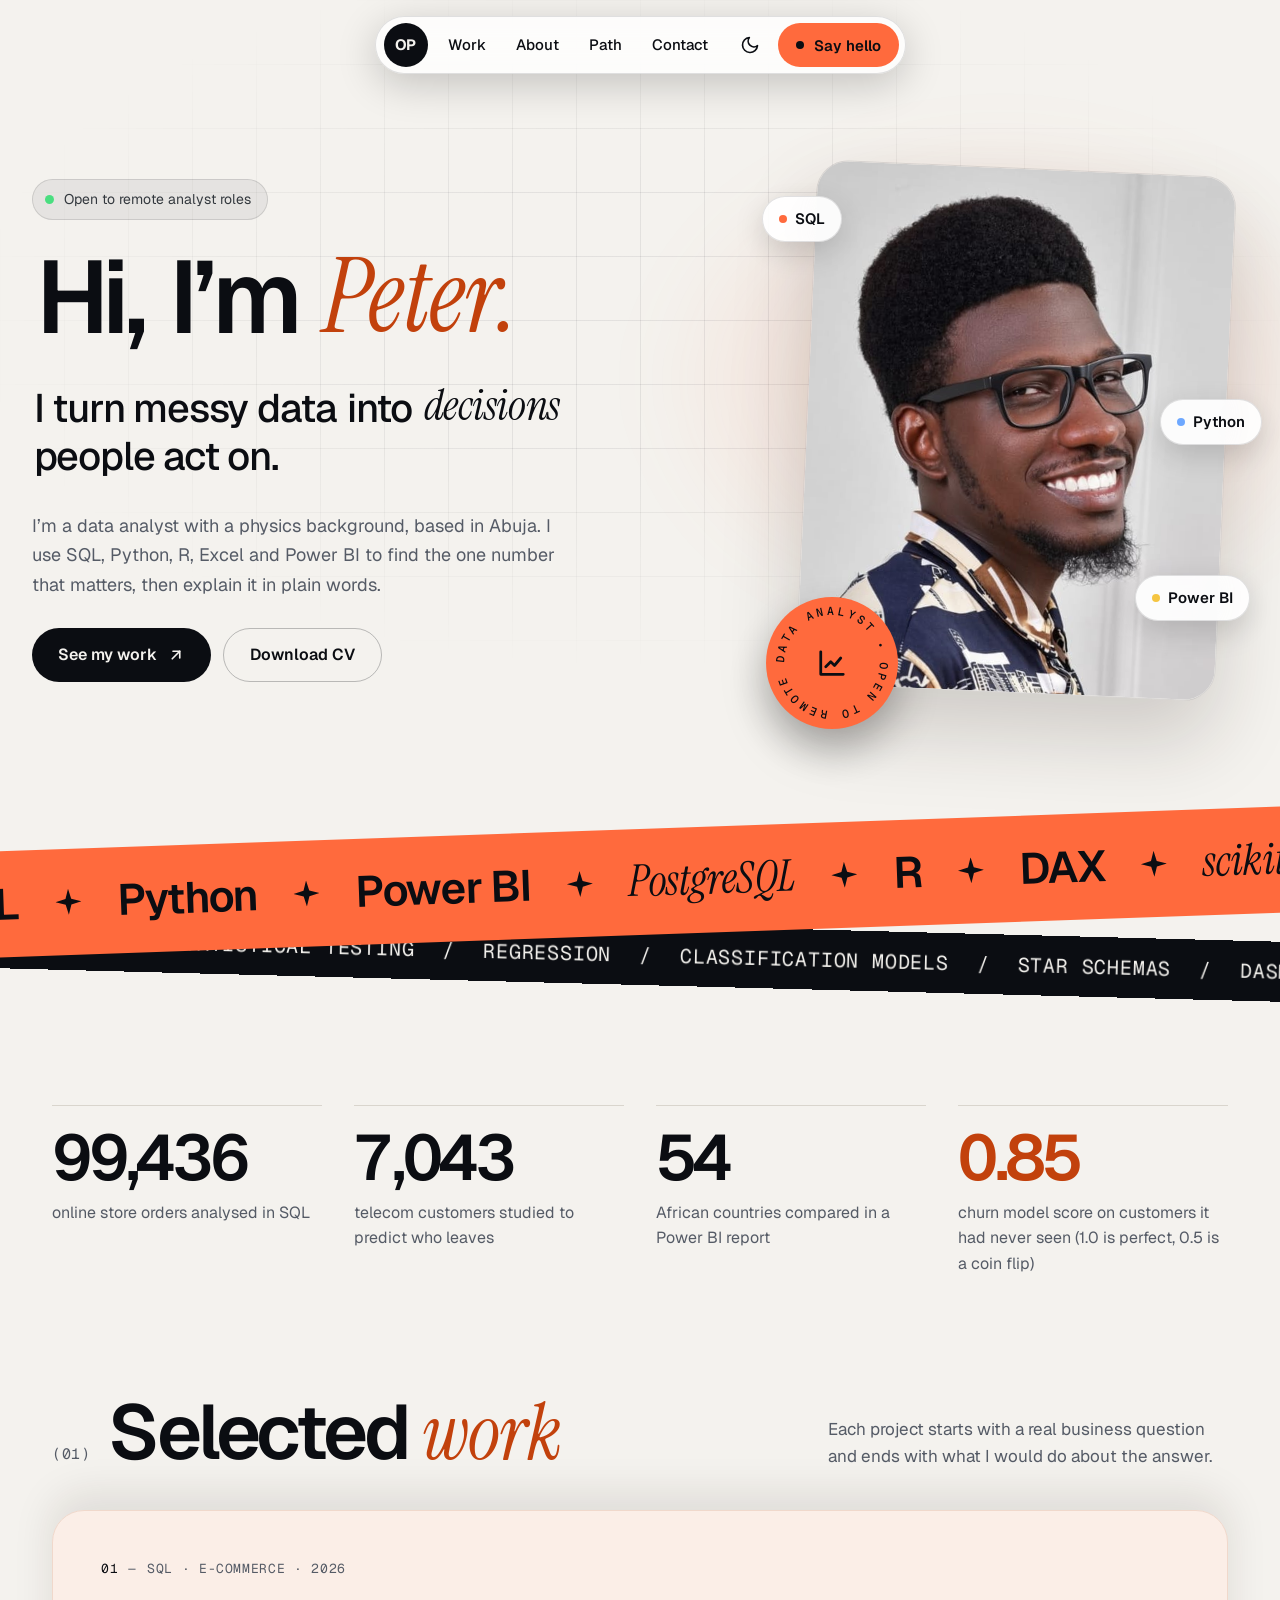
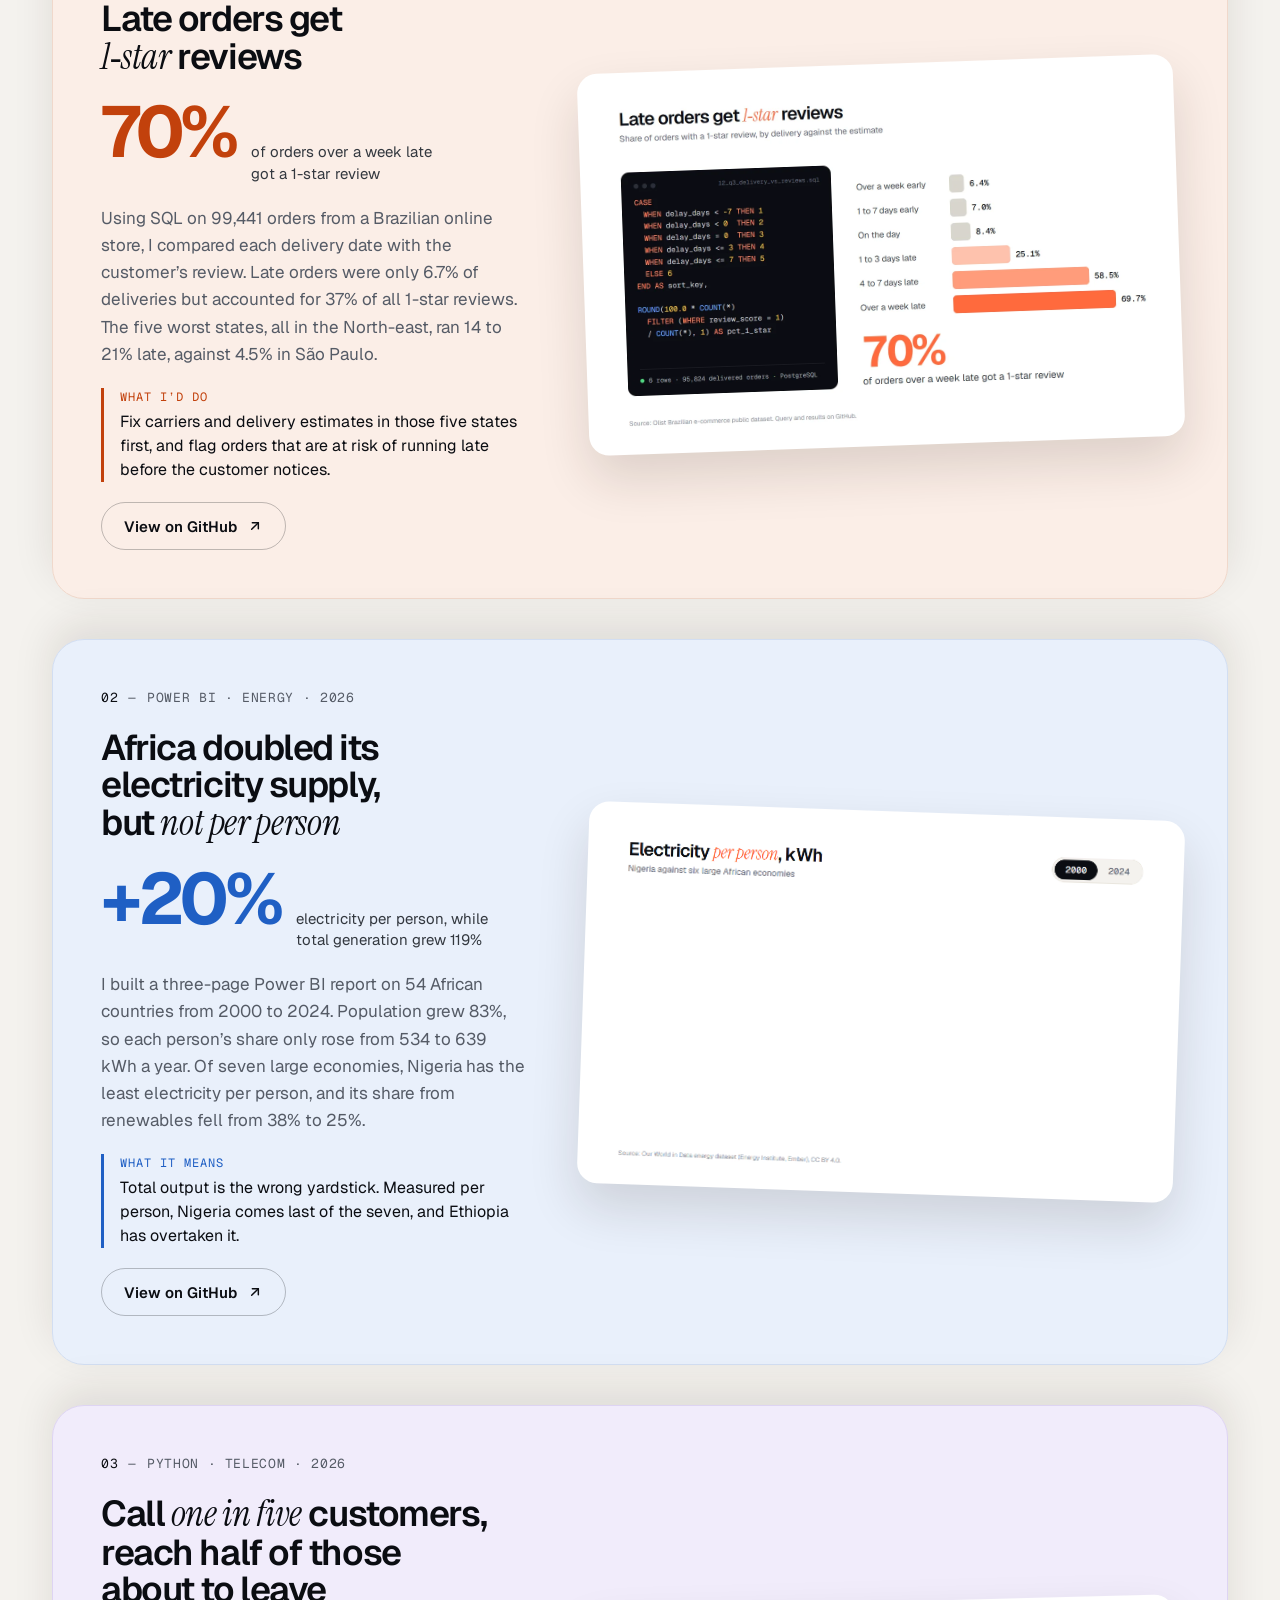
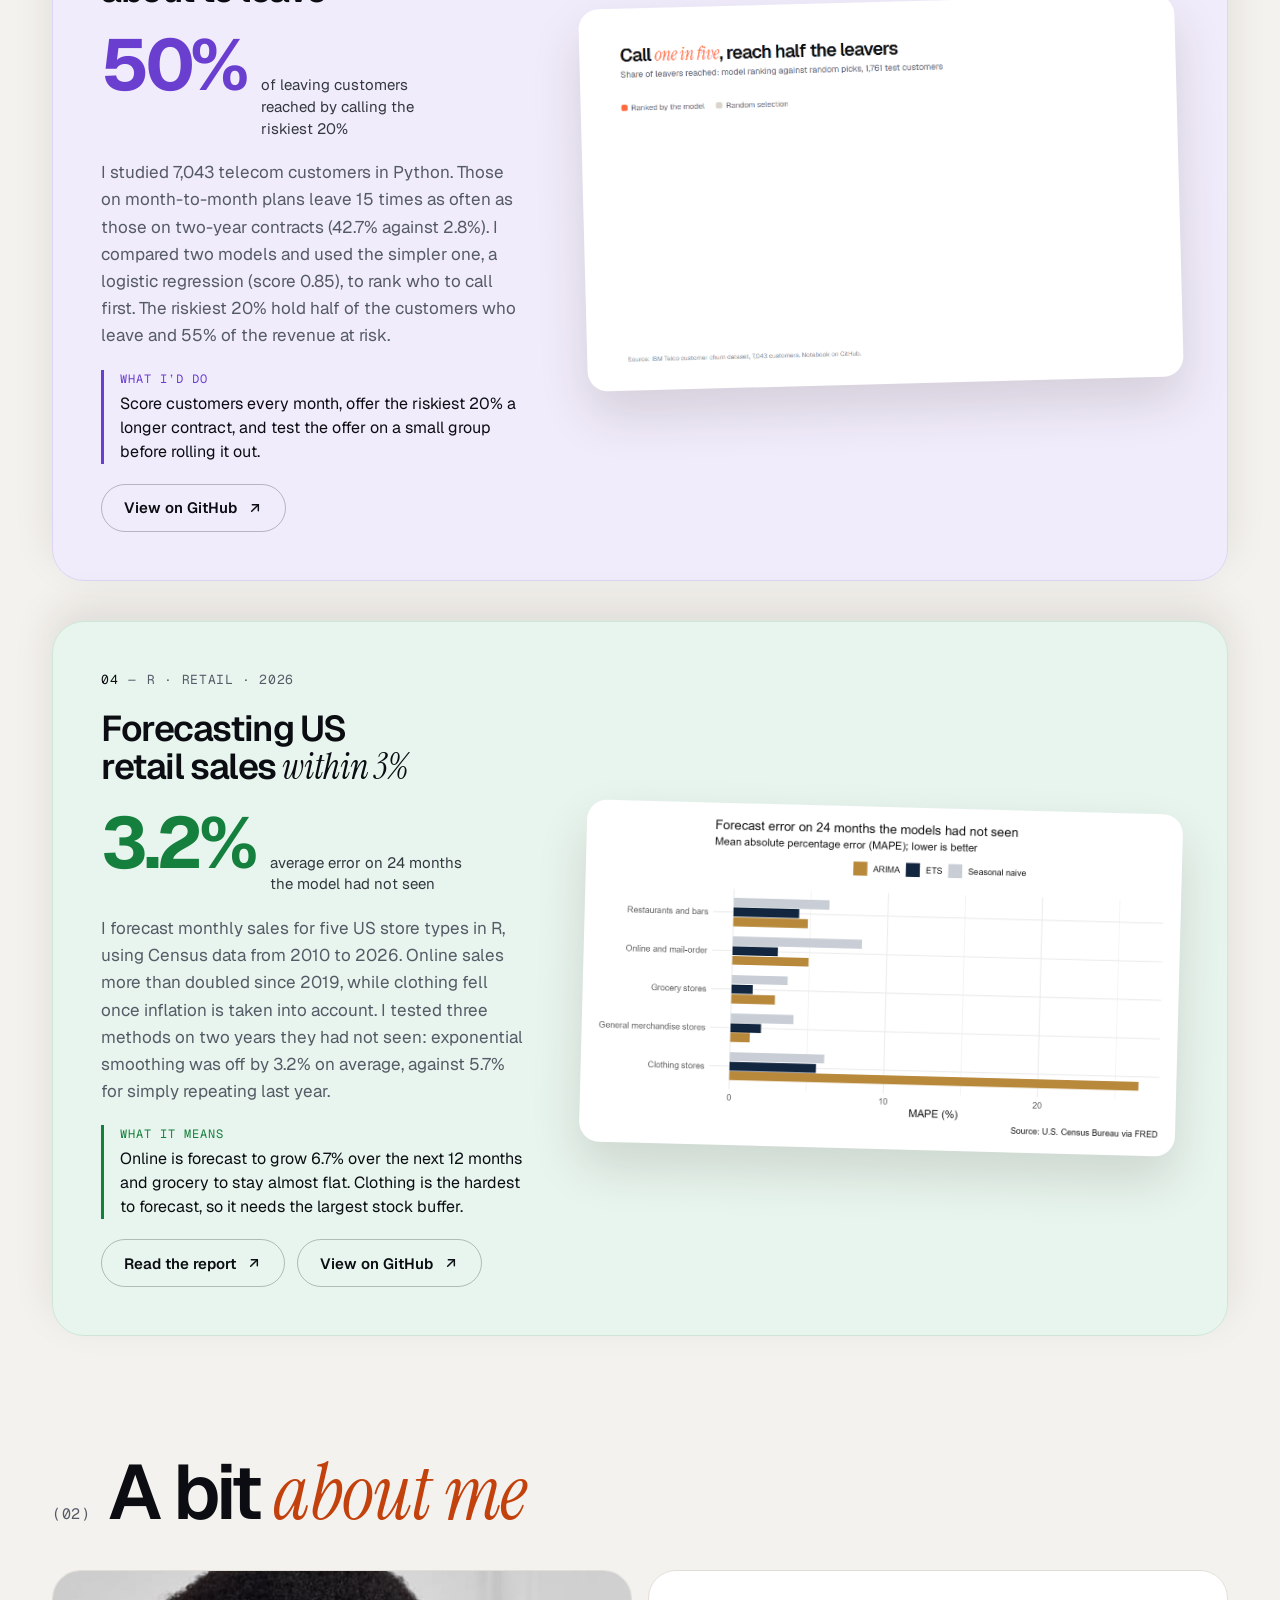
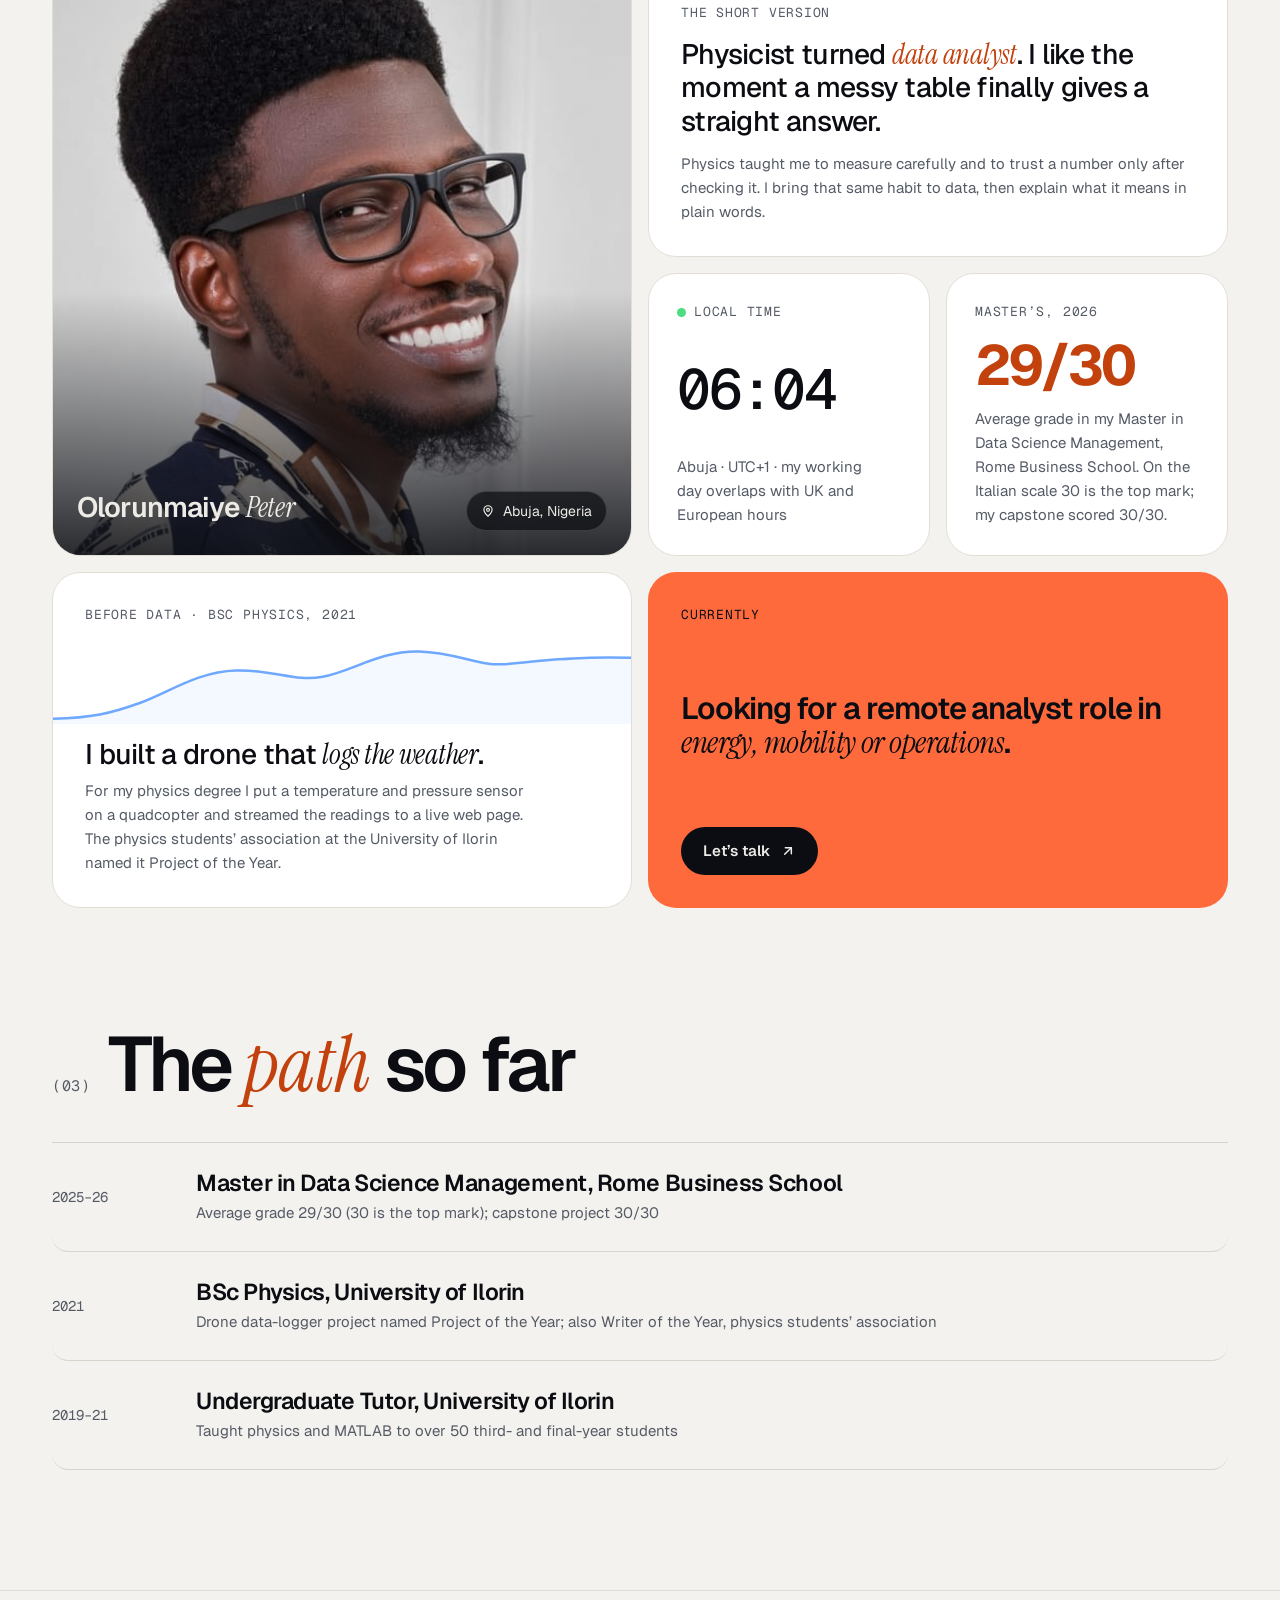
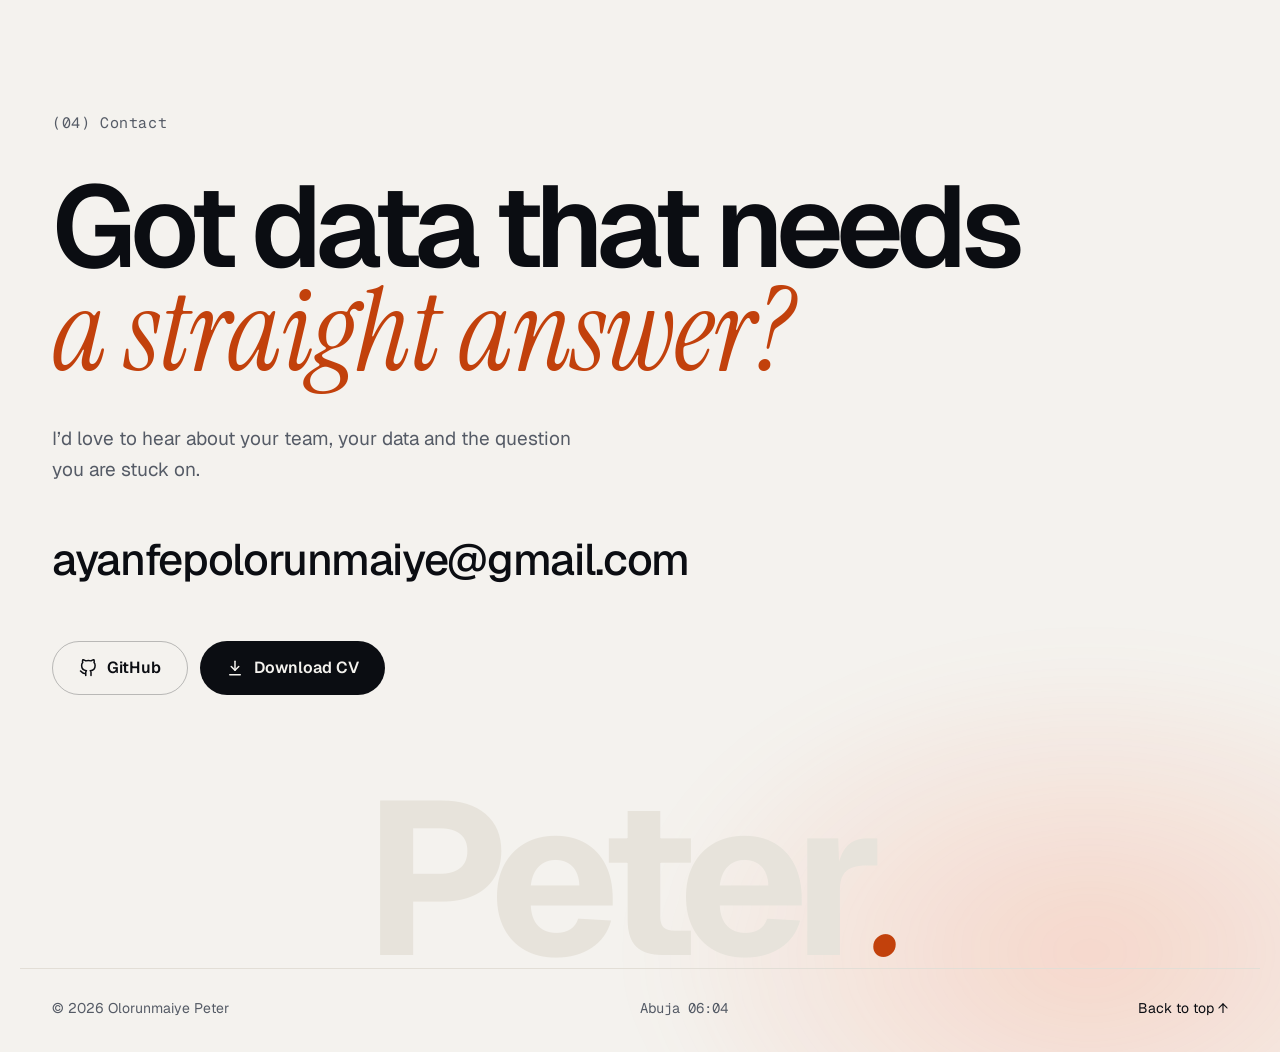
==== index.html @ f3bfa801 "Add project 04, update timeline and tools" ====
<!doctype html>
<html lang="en" data-theme="dark">
<head>
<meta charset="utf-8">
<meta name="viewport" content="width=device-width, initial-scale=1">
<title>Olorunmaiye Peter | Data Analyst</title>
<meta name="description" content="Hi, I’m Peter, a data analyst in Abuja. I use SQL, Python, R, Excel and Power BI to turn messy data into decisions people act on. Open to remote analyst roles.">
<meta name="theme-color" content="#0B0D12">
<meta property="og:type" content="website">
<meta property="og:title" content="Olorunmaiye Peter | Data Analyst">
<meta property="og:description" content="I turn messy data into decisions people act on. SQL, Python, R and Power BI projects in e-commerce, energy, telecom and retail.">
<meta property="og:url" content="https://ayanfedara.github.io/">
<meta property="og:image" content="https://ayanfedara.github.io/images/og-image.png">
<meta property="og:image:width" content="1200">
<meta property="og:image:height" content="630">
<meta property="og:image:alt" content="Olorunmaiye Peter, data analyst: I turn messy data into decisions people act on.">
<meta name="twitter:card" content="summary_large_image">
<link rel="icon" href="favicon.svg" type="image/svg+xml">
<script>
(function () {
  var d = document.documentElement, t = null;
  try { t = localStorage.getItem('theme'); } catch (e) {}
  if (t !== 'light' && t !== 'dark') {
    t = (window.matchMedia && window.matchMedia('(prefers-color-scheme: light)').matches) ? 'light' : 'dark';
  }
  d.setAttribute('data-theme', t);
  try {
    if (sessionStorage.getItem('introSeen')) { d.classList.add('no-intro'); }
    else { sessionStorage.setItem('introSeen', '1'); }
  } catch (e) {}
  d.classList.add('js');
})();
</script>
<link rel="preconnect" href="https://fonts.googleapis.com">
<link rel="preconnect" href="https://fonts.gstatic.com" crossorigin>
<link rel="stylesheet" href="https://fonts.googleapis.com/css2?family=Geist:wght@300..800&family=Geist+Mono:wght@400;500&family=Instrument+Serif:ital@0;1&display=swap">
<link rel="stylesheet" href="css/styles.css">
</head>
<body>

<div class="loader" aria-hidden="true">
  <span class="loader-word">Hello<span class="serif">.</span></span>
  <div class="loader-bar"></div>
  <span class="loader-meta">Olorunmaiye Peter · Data analyst</span>
</div>

<a class="skip" href="#work">Skip to content</a>

<header class="nav-wrap">
  <nav class="nav" aria-label="Main">
    <a href="#top" class="nav-logo" aria-label="Back to top">OP</a>
    <div class="nav-links">
      <a href="#work">Work</a>
      <a href="#about">About</a>
      <a href="#path">Path</a>
      <a href="#contact">Contact</a>
    </div>
    <button type="button" class="icon-btn theme-toggle" data-theme-toggle aria-label="Switch to light mode">
      <svg class="i-sun" width="20" height="20" viewBox="0 0 24 24" fill="none" stroke="currentColor" stroke-width="2" stroke-linecap="round" stroke-linejoin="round" aria-hidden="true"><circle cx="12" cy="12" r="4"></circle><path d="M12 2v2M12 20v2M4.9 4.9l1.4 1.4M17.7 17.7l1.4 1.4M2 12h2M20 12h2M4.9 19.1l1.4-1.4M17.7 6.3l1.4-1.4"></path></svg>
      <svg class="i-moon" width="20" height="20" viewBox="0 0 24 24" fill="none" stroke="currentColor" stroke-width="2" stroke-linecap="round" stroke-linejoin="round" aria-hidden="true"><path d="M21 12.8A9 9 0 1 1 11.2 3a7 7 0 0 0 9.8 9.8z"></path></svg>
    </button>
    <button type="button" class="icon-btn menu-btn" aria-label="Open menu" aria-expanded="false" aria-controls="mobile-menu">
      <svg width="20" height="20" viewBox="0 0 24 24" fill="none" stroke="currentColor" stroke-width="2" stroke-linecap="round" aria-hidden="true"><path d="M4 7h16M4 12h16M4 17h16"></path></svg>
    </button>
    <a href="mailto:ayanfepolorunmaiye@gmail.com" class="btn btn-accent nav-cta"><span class="dot dot-dark"></span>Say hello</a>
  </nav>
  <div class="mobile-menu" id="mobile-menu" hidden>
    <a href="#work">Work</a>
    <a href="#about">About</a>
    <a href="#path">Path</a>
    <a href="#contact">Contact</a>
  </div>
</header>

<main>

<section id="top" class="hero">
  <div class="gridbg" aria-hidden="true"></div>
  <div class="halo halo-top" aria-hidden="true"></div>
  <div class="hero-inner split">
    <div class="hero-copy">
      <p class="status fade" style="--delay: .1s"><span class="dot dot-live"></span>Open to remote analyst roles</p>
      <h1 class="hero-title">
        <span class="w"><span style="--delay: .15s">Hi,</span></span>
        <span class="w"><span style="--delay: .25s">I’m</span></span>
        <span class="w"><span class="serif accent-text" style="--delay: .35s">Peter.</span></span>
      </h1>
      <p class="hero-sub">
        <span class="w"><span style="--delay: .5s">I turn messy data</span></span>
        <span class="w"><span style="--delay: .58s">into</span></span>
        <span class="w"><span class="serif" style="--delay: .66s">decisions</span></span>
        <span class="w"><span style="--delay: .74s">people act on.</span></span>
      </p>
      <p class="hero-lede fade" style="--delay: .9s">I’m a data analyst with a physics background, based in Abuja. I use SQL, Python, R, Excel and Power BI to find the one number that matters, then explain it in plain words.</p>
      <div class="btn-row fade" style="--delay: 1.05s">
        <a href="#work" class="btn btn-solid">See my work <svg class="arr" width="18" height="18" viewBox="0 0 24 24" fill="none" stroke="currentColor" stroke-width="2.2" stroke-linecap="round" stroke-linejoin="round" aria-hidden="true"><path d="M7 17L17 7"></path><path d="M8 7h9v9"></path></svg></a>
        <a href="cv.pdf" download="Olorunmaiye-Peter-CV.pdf" class="btn btn-outline">Download CV</a>
      </div>
    </div>

    <div class="portrait-wrap fade" style="--delay: .4s">
      <div class="portrait">
        <img src="images/peter.jpeg" alt="Olorunmaiye Peter smiling, wearing glasses and a navy patterned shirt" width="560" height="1280">
      </div>
      <span class="float-chip bob" style="top: 28px; left: -44px"><span class="dot" style="background: var(--accent)"></span>SQL</span>
      <span class="float-chip bob" style="top: 44%; right: -36px; animation-delay: -1.6s"><span class="dot" style="background: var(--blue)"></span>Python</span>
      <span class="float-chip bob" style="bottom: 72px; right: -24px; animation-delay: -3.2s"><span class="dot" style="background: var(--yellow)"></span>Power BI</span>
      <div class="badge">
        <svg class="spin" width="132" height="132" viewBox="0 0 132 132" role="img" aria-label="Data analyst, open to remote work">
          <defs><path id="badgeCircle" d="M66,66 m-48,0 a48,48 0 1,1 96,0 a48,48 0 1,1 -96,0"></path></defs>
          <text><textPath href="#badgeCircle">DATA ANALYST • OPEN TO REMOTE • </textPath></text>
        </svg>
        <svg class="badge-icon" width="30" height="30" viewBox="0 0 24 24" fill="none" stroke="currentColor" stroke-width="2.2" stroke-linecap="round" stroke-linejoin="round" aria-hidden="true"><path d="M3 3v18h18"></path><path d="M7 15l4-4 3 3 5-6"></path></svg>
      </div>
    </div>
  </div>
</section>

<section class="marquees" aria-label="Tools and methods">
  <div class="marquee band-accent">
    <div class="track">
      <ul class="marquee-list big">
        <li>SQL</li><li class="star" aria-hidden="true"></li>
        <li>Python</li><li class="star" aria-hidden="true"></li>
        <li>Power BI</li><li class="star" aria-hidden="true"></li>
        <li class="serif">PostgreSQL</li><li class="star" aria-hidden="true"></li>
        <li>R</li><li class="star" aria-hidden="true"></li>
        <li>DAX</li><li class="star" aria-hidden="true"></li>
        <li class="serif">scikit-learn</li><li class="star" aria-hidden="true"></li>
        <li>Excel</li><li class="star" aria-hidden="true"></li>
      </ul>
    </div>
  </div>
  <div class="marquee band-invert">
    <div class="track rev">
      <ul class="marquee-list small">
        <li>Data cleaning</li><li aria-hidden="true">/</li>
        <li>Statistical testing</li><li aria-hidden="true">/</li>
        <li>Regression</li><li aria-hidden="true">/</li>
        <li>Classification models</li><li aria-hidden="true">/</li>
        <li>Star schemas</li><li aria-hidden="true">/</li>
        <li>Dashboards</li><li aria-hidden="true">/</li>
        <li>Charts that state the finding</li><li aria-hidden="true">/</li>
        <li>Plain-language reports</li><li aria-hidden="true">/</li>
      </ul>
    </div>
  </div>
</section>

<section class="stats wrap" aria-label="By the numbers">
  <div class="stat reveal"><span class="stat-num" data-count="99441">99,441</span><span class="stat-label">online store orders analysed in SQL</span></div>
  <div class="stat reveal"><span class="stat-num" data-count="7043">7,043</span><span class="stat-label">telecom customers studied to predict who leaves</span></div>
  <div class="stat reveal"><span class="stat-num" data-count="54">54</span><span class="stat-label">African countries compared in a Power BI report</span></div>
  <div class="stat reveal"><span class="stat-num accent-text" data-count="0.85" data-decimals="2">0.85</span><span class="stat-label">churn model score on customers it had never seen (1.0 is perfect, 0.5 is a coin flip)</span></div>
</section>

<section id="work" class="section wrap">
  <div class="section-head reveal">
    <h2 class="section-title"><span class="idx">(01)</span><span>Selected <span class="serif accent-text">work</span></span></h2>
    <p class="section-note">Each project starts with a real business question and ends with what I would do about the answer.</p>
  </div>

  <div class="cards">
    <article class="card card-1">
      <div class="card-text">
        <p class="meta"><span class="meta-n">01</span><span aria-hidden="true">—</span><span>SQL · E-commerce · 2026</span></p>
        <h3 class="card-title">Late orders get <span class="serif">1&#8209;star</span> reviews</h3>
        <div class="big-stat"><span class="big-num">70%</span><span class="big-label">of orders over a week late got a 1-star review</span></div>
        <p class="card-body">Using SQL on 99,441 orders from a Brazilian online store, I compared each delivery date with the customer’s review. Late orders were only 6.7% of deliveries but accounted for 37% of all 1-star reviews. The five worst states, all in the North-east, ran 14 to 21% late, against 4.5% in São Paulo.</p>
        <p class="takeaway"><span>What I’d do</span>Fix carriers and delivery estimates in those five states first, and flag orders that are at risk of running late before the customer notices.</p>
        <a href="https://github.com/AyanfeDara/olist-sales-analysis" class="btn btn-outline btn-sm">View on GitHub <svg class="arr" width="16" height="16" viewBox="0 0 24 24" fill="none" stroke="currentColor" stroke-width="2.2" stroke-linecap="round" stroke-linejoin="round" aria-hidden="true"><path d="M7 17L17 7"></path><path d="M8 7h9v9"></path></svg></a>
      </div>
      <figure class="shot" style="--tilt: -2deg">
        <video class="loop" muted loop playsinline preload="none" width="1280" height="800" poster="media/olist_poster.webp" aria-label="Animation: a SQL query result, then bars showing the share of 1-star reviews rising from 6.4% for orders over a week early to 69.7% for orders over a week late">
          <source src="media/olist.mp4" type="video/mp4"><source src="media/olist.webm" type="video/webm">
        </video>
      </figure>
    </article>

    <article class="card card-2">
      <div class="card-text">
        <p class="meta"><span class="meta-n">02</span><span aria-hidden="true">—</span><span>Power BI · Energy · 2026</span></p>
        <h3 class="card-title">Africa doubled its electricity supply, but <span class="serif">not per person</span></h3>
        <div class="big-stat"><span class="big-num">+20%</span><span class="big-label">electricity per person, while total generation grew 119%</span></div>
        <p class="card-body">I built a three-page Power BI report on 54 African countries from 2000 to 2024. Population grew 83%, so each person’s share only rose from 534 to 639 kWh a year. Of seven large economies, Nigeria has the least electricity per person, and its share from renewables fell from 38% to 25%.</p>
        <p class="takeaway"><span>What it means</span>Total output is the wrong yardstick. Measured per person, Nigeria comes last of the seven, and Ethiopia has overtaken it.</p>
        <a href="https://github.com/AyanfeDara/africa-electricity-dashboard" class="btn btn-outline btn-sm">View on GitHub <svg class="arr" width="16" height="16" viewBox="0 0 24 24" fill="none" stroke="currentColor" stroke-width="2.2" stroke-linecap="round" stroke-linejoin="round" aria-hidden="true"><path d="M7 17L17 7"></path><path d="M8 7h9v9"></path></svg></a>
      </div>
      <figure class="shot" style="--tilt: 2deg">
        <video class="loop" muted loop playsinline preload="none" width="1280" height="800" poster="media/energy_poster.webp" aria-label="Animation: electricity per person in seven African countries changes from 2000 to 2024. Nigeria rises from 117 to 161 kWh, the lowest of the seven, and Ethiopia overtakes it">
          <source src="media/energy.mp4" type="video/mp4"><source src="media/energy.webm" type="video/webm">
        </video>
      </figure>
    </article>

    <article class="card card-3">
      <div class="card-text">
        <p class="meta"><span class="meta-n">03</span><span aria-hidden="true">—</span><span>Python · Telecom · 2026</span></p>
        <h3 class="card-title">Call <span class="serif">one in five</span> customers, reach half of those about to leave</h3>
        <div class="big-stat"><span class="big-num">50%</span><span class="big-label">of leaving customers reached by calling the riskiest 20%</span></div>
        <p class="card-body">I studied 7,043 telecom customers in Python. Those on month-to-month plans leave 15 times as often as those on two-year contracts (42.7% against 2.8%). I compared two models and used the simpler one, a logistic regression (score 0.85), to rank who to call first. The riskiest 20% hold half of the customers who leave and 55% of the revenue at risk.</p>
        <p class="takeaway"><span>What I’d do</span>Score customers every month, offer the riskiest 20% a longer contract, and test the offer on a small group before rolling it out.</p>
        <a href="https://github.com/AyanfeDara/telco-churn-analysis" class="btn btn-outline btn-sm">View on GitHub <svg class="arr" width="16" height="16" viewBox="0 0 24 24" fill="none" stroke="currentColor" stroke-width="2.2" stroke-linecap="round" stroke-linejoin="round" aria-hidden="true"><path d="M7 17L17 7"></path><path d="M8 7h9v9"></path></svg></a>
      </div>
      <figure class="shot" style="--tilt: -1.5deg">
        <video class="loop" muted loop playsinline preload="none" width="1280" height="800" poster="media/churn_poster.webp" aria-label="Animation: calling the top 10, 20 and 30% of customers ranked by the model reaches 28, 50 and 66% of leavers, against 10, 20 and 30% at random">
          <source src="media/churn.mp4" type="video/mp4"><source src="media/churn.webm" type="video/webm">
        </video>
      </figure>
    </article>

    <article class="card card-4">
      <div class="card-text">
        <p class="meta"><span class="meta-n">04</span><span aria-hidden="true">—</span><span>R · Retail · 2026</span></p>
        <h3 class="card-title">Forecasting US retail sales <span class="serif">within 3%</span></h3>
        <div class="big-stat"><span class="big-num">3.2%</span><span class="big-label">average error on 24 months the model had not seen</span></div>
        <p class="card-body">I forecast monthly sales for five US store types in R, using Census data from 2010 to 2026. Online sales more than doubled since 2019, while clothing fell once inflation is taken into account. I tested three methods on two years they had not seen: exponential smoothing was off by 3.2% on average, against 5.7% for simply repeating last year.</p>
        <p class="takeaway"><span>What it means</span>Online is forecast to grow 6.7% over the next 12 months and grocery to stay almost flat. Clothing is the hardest to forecast, so it needs the largest stock buffer.</p>
        <div class="card-links">
          <a href="https://ayanfedara.github.io/us-retail-forecast/retail_forecast.html" class="btn btn-outline btn-sm">Read the report <svg class="arr" width="16" height="16" viewBox="0 0 24 24" fill="none" stroke="currentColor" stroke-width="2.2" stroke-linecap="round" stroke-linejoin="round" aria-hidden="true"><path d="M7 17L17 7"></path><path d="M8 7h9v9"></path></svg></a>
          <a href="https://github.com/AyanfeDara/us-retail-forecast" class="btn btn-outline btn-sm">View on GitHub <svg class="arr" width="16" height="16" viewBox="0 0 24 24" fill="none" stroke="currentColor" stroke-width="2.2" stroke-linecap="round" stroke-linejoin="round" aria-hidden="true"><path d="M7 17L17 7"></path><path d="M8 7h9v9"></path></svg></a>
        </div>
      </div>
      <figure class="shot" style="--tilt: 1.5deg">
        <img src="images/retail_accuracy.png" width="1200" height="667" loading="lazy" alt="Bar chart of forecast error on 24 unseen months for five US store types: exponential smoothing had the lowest error for four of the five, and ARIMA failed for clothing stores with a 26.5% error">
      </figure>
    </article>
  </div>
</section>

<section id="about" class="section wrap">
  <h2 class="section-title reveal"><span class="idx">(02)</span><span>A bit <span class="serif accent-text">about me</span></span></h2>
  <div class="bento reveal">
    <div class="tile tile-photo">
      <img src="images/peter.jpeg" alt="" width="560" height="1280" loading="lazy">
      <div class="photo-fade"></div>
      <div class="photo-caption">
        <span class="photo-name">Olorunmaiye <span class="serif">Peter</span></span>
        <span class="pill-loc"><svg width="14" height="14" viewBox="0 0 24 24" fill="none" stroke="currentColor" stroke-width="2" stroke-linecap="round" stroke-linejoin="round" aria-hidden="true"><path d="M12 21s-7-6.2-7-11a7 7 0 0 1 14 0c0 4.8-7 11-7 11z"></path><circle cx="12" cy="10" r="2.5"></circle></svg>Abuja, Nigeria</span>
      </div>
    </div>

    <div class="tile tile-wide">
      <span class="label">The short version</span>
      <p class="tile-lead">Physicist turned <span class="serif accent-text">data analyst</span>. I like the moment a messy table finally gives a straight answer.</p>
      <p class="tile-body">Physics taught me to measure carefully and to trust a number only after checking it. I bring that same habit to data, then explain what it means in plain words.</p>
    </div>

    <div class="tile">
      <span class="label"><span class="dot dot-live"></span>Local time</span>
      <span class="tile-num mono" data-clock>--:--</span>
      <span class="tile-body">Abuja · UTC+1 · my working day overlaps with UK and European hours</span>
    </div>

    <div class="tile">
      <span class="label">Master’s, 2026</span>
      <span class="tile-num accent-text">29/30</span>
      <span class="tile-body">Average grade in my Master in Data Science Management, Rome Business School. On the Italian scale 30 is the top mark; my capstone scored 30/30.</span>
    </div>

    <div class="tile tile-wide tile-drone">
      <span class="label">Before data · BSc Physics, 2021</span>
      <svg class="drone-line" aria-hidden="true" viewBox="0 0 600 160" preserveAspectRatio="none">
        <path class="draw" d="M0,150 C40,148 60,140 90,120 S150,60 190,58 S250,80 280,70 S340,20 380,22 S440,50 470,46 S540,30 600,34" fill="none" stroke="currentColor" stroke-width="2.5" vector-effect="non-scaling-stroke"></path>
        <path d="M0,150 C40,148 60,140 90,120 S150,60 190,58 S250,80 280,70 S340,20 380,22 S440,50 470,46 S540,30 600,34 L600,160 L0,160 Z" fill="currentColor" opacity=".08"></path>
      </svg>
      <div class="drone-copy">
        <p class="tile-lead">I built a drone that <span class="serif">logs the weather</span>.</p>
        <p class="tile-body">For my physics degree I put a temperature and pressure sensor on a quadcopter and streamed the readings to a live web page. The physics students’ association at the University of Ilorin named it Project of the Year.</p>
      </div>
    </div>

    <div class="tile tile-wide tile-accent">
      <span class="label">Currently</span>
      <p class="tile-lead strong">Looking for a remote analyst role in <span class="serif">energy, mobility or operations</span>.</p>
      <a href="#contact" class="btn btn-dark btn-sm">Let’s talk <svg class="arr" width="16" height="16" viewBox="0 0 24 24" fill="none" stroke="currentColor" stroke-width="2.2" stroke-linecap="round" stroke-linejoin="round" aria-hidden="true"><path d="M7 17L17 7"></path><path d="M8 7h9v9"></path></svg></a>
    </div>
  </div>
</section>

<section id="path" class="section wrap">
  <h2 class="section-title reveal"><span class="idx">(03)</span><span>The <span class="serif accent-text">path</span> so far</span></h2>
  <ol class="path reveal">
    <li class="row"><span class="row-year">2025–26</span><span class="row-main"><strong>Master in Data Science Management, Rome Business School</strong><span>Average grade 29/30 (30 is the top mark); capstone project 30/30</span></span></li>
    <li class="row"><span class="row-year">2021</span><span class="row-main"><strong>BSc Physics, University of Ilorin</strong><span>Drone data-logger project named Project of the Year; also Writer of the Year, physics students’ association</span></span></li>
    <li class="row"><span class="row-year">2019–21</span><span class="row-main"><strong>Undergraduate Tutor, University of Ilorin</strong><span>Taught physics and MATLAB to over 50 third- and final-year students</span></span></li>
  </ol>
</section>

</main>

<footer id="contact" class="contact">
  <div class="halo halo-bottom" aria-hidden="true"></div>
  <div class="wrap contact-inner">
    <span class="idx">(04) Contact</span>
    <h2 class="contact-title reveal">Got data that needs <span class="serif accent-text">a straight answer?</span></h2>
    <p class="contact-note">I’d love to hear about your team, your data and the question you are stuck on.</p>
    <a href="mailto:ayanfepolorunmaiye@gmail.com" class="ulink contact-email">ayanfepolorunmaiye@gmail.com</a>
    <div class="btn-row">
      <a href="https://github.com/AyanfeDara" class="btn btn-outline"><svg width="18" height="18" viewBox="0 0 24 24" fill="none" stroke="currentColor" stroke-width="2" stroke-linecap="round" stroke-linejoin="round" aria-hidden="true"><path d="M9 19c-5 1.5-5-2.5-7-3m14 6v-3.87a3.37 3.37 0 0 0-.94-2.61c3.14-.35 6.44-1.54 6.44-7A5.44 5.44 0 0 0 20 4.77 5.07 5.07 0 0 0 19.91 1S18.73.65 16 2.48a13.38 13.38 0 0 0-7 0C6.27.65 5.09 1 5.09 1A5.07 5.07 0 0 0 5 4.77a5.44 5.44 0 0 0-1.5 3.78c0 5.42 3.3 6.61 6.44 7A3.37 3.37 0 0 0 9 18.13V22"></path></svg>GitHub</a>
      <!-- LinkedIn button hidden until Peter's real profile URL is known. Replace [handle] and uncomment.
      <a href="https://www.linkedin.com/in/[handle]" class="btn btn-outline"><svg width="18" height="18" viewBox="0 0 24 24" fill="none" stroke="currentColor" stroke-width="2" stroke-linecap="round" stroke-linejoin="round" aria-hidden="true"><path d="M16 8a6 6 0 0 1 6 6v7h-4v-7a2 2 0 0 0-4 0v7h-4v-7a6 6 0 0 1 6-6z"></path><rect x="2" y="9" width="4" height="12"></rect><circle cx="4" cy="4" r="2"></circle></svg>LinkedIn</a>
      -->
      <a href="cv.pdf" download="Olorunmaiye-Peter-CV.pdf" class="btn btn-solid"><svg width="18" height="18" viewBox="0 0 24 24" fill="none" stroke="currentColor" stroke-width="2" stroke-linecap="round" stroke-linejoin="round" aria-hidden="true"><path d="M12 3v12"></path><path d="M7 10l5 5 5-5"></path><path d="M5 21h14"></path></svg>Download CV</a>
    </div>
  </div>
  <div class="ghost-name" aria-hidden="true">Peter<span class="serif accent-text">.</span></div>
  <div class="wrap footer-bar">
    <span>© <span data-year>2026</span> Olorunmaiye Peter</span>
    <span class="mono">Abuja <span data-clock>--:--</span></span>
    <a href="#top" class="ulink">Back to top ↑</a>
  </div>
</footer>

<script src="js/main.js"></script>
</body>
</html>
---- css/styles.css ----
/* ==========================================================
   Olorunmaiye Peter — portfolio
   Themes: dark (default) and light, set on <html data-theme>
   ========================================================== */

:root {
  --accent: #FF6A3D;
  --on-accent: #0B0D12;
  --blue: #6EA8FF;
  --violet: #B79CFF;
  --yellow: #F5C542;
  --green: #4ADE80;

  --font: 'Geist', 'Helvetica Neue', Arial, sans-serif;
  --mono: 'Geist Mono', ui-monospace, Menlo, Consolas, monospace;
  --serif: 'Instrument Serif', Georgia, 'Times New Roman', serif;
  --ease: cubic-bezier(.2, .75, .2, 1);
  --max: 1240px;
  --d0: 1.5s; /* hero waits for the intro screen */

  /* dark theme (default) */
  color-scheme: dark;
  --bg: #0B0D12;
  --surface: #12151C;
  --surface-hover: #141821;
  --line: #2A2F3A;
  --line-soft: #222733;
  --line-hover: #3B4252;
  --text: #EDEBE6;
  --muted: #A3A8B3;
  --muted-strong: #C9CBD2;
  --accent-text: #FF6A3D;
  --blue-text: #6EA8FF;
  --violet-text: #B79CFF;
  --nav-bg: rgba(20, 23, 31, .72);
  --chip-bg: rgba(20, 23, 31, .85);
  --hairline: rgba(255, 255, 255, .12);
  --outline: rgba(255, 255, 255, .22);
  --hover-tint: rgba(255, 255, 255, .08);
  --grid-line: rgba(237, 235, 230, .06);
  --halo: rgba(255, 106, 61, .22);
  --ghost: #161A22;
  --invert-bg: #EDEBE6;
  --invert-text: #0B0D12;
  --card-1: #17120F; --card-1-line: #2E2520;
  --card-2: #0F1520; --card-2-line: #1F2A3A;
  --card-3: #14111D; --card-3-line: #272036;
  --green-text: #4ADE9A;
  --card-4: #0F1714; --card-4-line: #1E2E27;
  --shadow-lg: 0 40px 80px rgba(0, 0, 0, .5);
  --shadow-md: 0 30px 60px rgba(0, 0, 0, .45);
  --shadow-card: 0 -24px 60px rgba(0, 0, 0, .45);
}

:root[data-theme="light"] {
  color-scheme: light;
  --bg: #F4F2EE;
  --surface: #FFFFFF;
  --surface-hover: #ECE9E3;
  --line: #D9D5CD;
  --line-soft: #E2DED6;
  --line-hover: #BDB7AC;
  --text: #0B0D12;
  --muted: #555B66;
  --muted-strong: #33383F;
  --accent-text: #C2410C;
  --blue-text: #1F5FC4;
  --violet-text: #6A3FD0;
  --nav-bg: rgba(255, 255, 255, .78);
  --chip-bg: rgba(255, 255, 255, .92);
  --hairline: rgba(11, 13, 18, .12);
  --outline: rgba(11, 13, 18, .25);
  --hover-tint: rgba(11, 13, 18, .06);
  --grid-line: rgba(11, 13, 18, .07);
  --halo: rgba(255, 106, 61, .2);
  --ghost: #E7E3DB;
  --invert-bg: #0B0D12;
  --invert-text: #F4F2EE;
  --card-1: #FBEEE7; --card-1-line: #F0D8CB;
  --card-2: #E9F0FB; --card-2-line: #D2DEF2;
  --card-3: #F1ECFB; --card-3-line: #DED4F3;
  --green-text: #15803D;
  --card-4: #E8F5EE; --card-4-line: #CDE6D8;
  --shadow-lg: 0 40px 80px rgba(40, 30, 20, .18);
  --shadow-md: 0 24px 50px rgba(40, 30, 20, .14);
  --shadow-card: 0 -16px 40px rgba(40, 30, 20, .10);
}

@media (prefers-color-scheme: light) {
  :root:not([data-theme="dark"]) {
    color-scheme: light;
    --bg: #F4F2EE;
    --surface: #FFFFFF;
    --surface-hover: #ECE9E3;
    --line: #D9D5CD;
    --line-soft: #E2DED6;
    --line-hover: #BDB7AC;
    --text: #0B0D12;
    --muted: #555B66;
    --muted-strong: #33383F;
    --accent-text: #C2410C;
    --blue-text: #1F5FC4;
    --violet-text: #6A3FD0;
    --nav-bg: rgba(255, 255, 255, .78);
    --chip-bg: rgba(255, 255, 255, .92);
    --hairline: rgba(11, 13, 18, .12);
    --outline: rgba(11, 13, 18, .25);
    --hover-tint: rgba(11, 13, 18, .06);
    --grid-line: rgba(11, 13, 18, .07);
    --halo: rgba(255, 106, 61, .2);
    --ghost: #E7E3DB;
    --invert-bg: #0B0D12;
    --invert-text: #F4F2EE;
    --card-1: #FBEEE7; --card-1-line: #F0D8CB;
    --card-2: #E9F0FB; --card-2-line: #D2DEF2;
    --card-3: #F1ECFB; --card-3-line: #DED4F3;
    --green-text: #15803D;
    --card-4: #E8F5EE; --card-4-line: #CDE6D8;
    --shadow-lg: 0 40px 80px rgba(40, 30, 20, .18);
    --shadow-md: 0 24px 50px rgba(40, 30, 20, .14);
    --shadow-card: 0 -16px 40px rgba(40, 30, 20, .10);
  }
}

.no-intro { --d0: 0s; }

/* ---------- base ---------- */
*, *::before, *::after { box-sizing: border-box; }
html { scroll-behavior: smooth; scroll-padding-top: 96px; overflow-x: clip; }
body {
  margin: 0;
  background: var(--bg);
  color: var(--text);
  font-family: var(--font);
  font-size: 17px;
  line-height: 1.6;
  overflow-x: clip;
  -webkit-font-smoothing: antialiased;
  transition: background-color .5s var(--ease), color .5s var(--ease);
}
img { max-width: 100%; display: block; }
a { color: inherit; }
a:focus-visible, button:focus-visible { outline: 3px solid var(--accent); outline-offset: 4px; border-radius: 10px; }
h1, h2, h3, p { margin: 0; }
.serif { font-family: var(--serif); font-style: italic; font-weight: 400; letter-spacing: -.01em; }
.mono { font-family: var(--mono); }
.accent-text { color: var(--accent-text); }
.wrap { max-width: var(--max); margin: 0 auto; padding-left: max(32px, env(safe-area-inset-left, 0px)); padding-right: max(32px, env(safe-area-inset-right, 0px)); }
.skip { position: absolute; left: -9999px; top: 8px; z-index: 100; padding: 12px 18px; background: var(--accent); color: var(--on-accent); border-radius: 999px; font-weight: 600; }
.skip:focus { left: 16px; }

/* ---------- keyframes ---------- */
@keyframes rise { from { opacity: 0; transform: translateY(105%); } to { opacity: 1; transform: none; } }
@keyframes fadeUp { from { opacity: 0; transform: translateY(32px); } to { opacity: 1; transform: none; } }
@keyframes spin { to { transform: rotate(360deg); } }
@keyframes marquee { to { transform: translateX(-50%); } }
@keyframes marqueeRev { from { transform: translateX(-50%); } to { transform: translateX(0); } }
@keyframes bob { 0%, 100% { transform: translateY(0); } 50% { transform: translateY(-12px); } }
@keyframes pulse { 0% { box-shadow: 0 0 0 0 rgba(74, 222, 128, .55); } 100% { box-shadow: 0 0 0 12px rgba(74, 222, 128, 0); } }
@keyframes draw { from { stroke-dashoffset: 900; } to { stroke-dashoffset: 0; } }
@keyframes curtain { to { transform: translateY(-100%); visibility: hidden; } }
@keyframes loadbar { from { transform: scaleX(0); } to { transform: scaleX(1); } }
@keyframes glow { 0%, 100% { opacity: .6; transform: translateX(-50%) scale(1); } 50% { opacity: 1; transform: translateX(-50%) scale(1.08); } }

/* ---------- intro screen ---------- */
.loader {
  position: fixed; inset: 0; z-index: 90;
  display: flex; flex-direction: column; justify-content: flex-end; gap: 20px;
  padding: 48px; background: var(--accent); color: var(--on-accent);
  animation: curtain .9s cubic-bezier(.76, 0, .24, 1) 1.4s forwards;
  pointer-events: none;
}
.no-intro .loader { display: none; }
.loader-word { font-size: clamp(3rem, 9vw, 8rem); font-weight: 600; letter-spacing: -.05em; line-height: .9; }
.loader-bar { height: 3px; background: var(--on-accent); transform-origin: left; animation: loadbar 1.2s cubic-bezier(.6, 0, .2, 1) .1s both; }
.loader-meta { font-family: var(--mono); font-size: 13px; letter-spacing: .08em; text-transform: uppercase; }

/* ---------- entrance helpers ---------- */
.w { display: inline-block; overflow: hidden; vertical-align: bottom; padding: 0 .04em .1em; }
.w > span { display: inline-block; animation: rise 1s var(--ease) both; animation-delay: calc(var(--d0) + var(--delay, 0s)); }
.fade { animation: fadeUp 1.1s var(--ease) both; animation-delay: calc(var(--d0) + var(--delay, 0s)); }
.bob { animation: bob 5s ease-in-out infinite; }
.spin { animation: spin 18s linear infinite; transform-origin: 50% 50%; }

@supports (animation-timeline: view()) {
  .reveal { animation: fadeUp linear both; animation-timeline: view(); animation-range: entry 0% cover 24%; }
}

/* ---------- dots ---------- */
.dot { display: inline-block; width: 8px; height: 8px; border-radius: 50%; flex: none; }
.dot-live { width: 9px; height: 9px; background: var(--green); animation: pulse 1.8s ease-out infinite; }
.dot-dark { background: var(--on-accent); animation: pulse 1.8s ease-out infinite; }

/* ---------- buttons ---------- */
.btn {
  display: inline-flex; align-items: center; gap: 10px;
  min-height: 54px; padding: 0 26px; border-radius: 999px;
  font: 600 16px/1 var(--font); text-decoration: none; white-space: nowrap;
  transition: transform .3s var(--ease), background-color .3s, color .3s, border-color .3s;
}
.btn:hover { transform: translateY(-3px); }
.btn-sm { min-height: 48px; padding: 0 22px; font-size: 15px; }
.btn-solid { background: var(--invert-bg); color: var(--invert-text); }
.btn-outline { border: 1px solid var(--outline); color: var(--text); }
.btn-outline:hover { border-color: var(--text); }
.btn-accent { background: var(--accent); color: var(--on-accent); }
.btn-dark { background: #0B0D12; color: #EDEBE6; }
.arr { transition: transform .3s var(--ease); flex: none; }
.btn:hover .arr, .row:hover .arr { transform: translate(3px, -3px); }
.btn-row { display: flex; flex-wrap: wrap; gap: 12px; }

.ulink {
  text-decoration: none;
  background-image: linear-gradient(currentColor, currentColor);
  background-size: 0% 2px; background-repeat: no-repeat; background-position: 0 100%;
  transition: background-size .5s var(--ease);
}
.ulink:hover { background-size: 100% 2px; }

/* ---------- nav ---------- */
.nav-wrap { position: fixed; top: calc(16px + env(safe-area-inset-top, 0px)); left: 0; right: 0; z-index: 50; display: flex; flex-direction: column; align-items: center; gap: 8px; padding: 0 16px; pointer-events: none; }
.nav {
  pointer-events: auto;
  display: flex; align-items: center; gap: 6px;
  padding: 6px 6px 6px 8px; border-radius: 999px;
  background: var(--nav-bg); border: 1px solid var(--hairline);
  backdrop-filter: blur(16px); -webkit-backdrop-filter: blur(16px);
  box-shadow: 0 10px 40px rgba(0, 0, 0, .2);
  animation: fadeUp 1.1s var(--ease) both; animation-delay: calc(var(--d0) + .3s);
}
.nav-logo {
  display: flex; align-items: center; justify-content: center;
  width: 44px; height: 44px; border-radius: 50%;
  background: var(--invert-bg); color: var(--invert-text);
  text-decoration: none; font-weight: 700; font-size: 15px; letter-spacing: -.03em;
}
.nav-links { display: flex; gap: 2px; font-size: 15px; font-weight: 500; }
.nav-links a, .mobile-menu a { text-decoration: none; padding: 10px 14px; border-radius: 999px; transition: background-color .3s; }
.nav-links a:hover, .mobile-menu a:hover { background: var(--hover-tint); }
.nav-cta { min-height: 44px; padding: 0 18px; font-size: 15px; }
.icon-btn {
  display: inline-flex; align-items: center; justify-content: center;
  width: 44px; height: 44px; border-radius: 50%; border: 0; cursor: pointer;
  background: transparent; color: var(--text);
  transition: background-color .3s, transform .5s var(--ease);
}
.icon-btn:hover { background: var(--hover-tint); }
.theme-toggle:active { transform: rotate(40deg); }
[data-theme="dark"] .i-moon, [data-theme="light"] .i-sun { display: none; }
.menu-btn { display: none; }
.mobile-menu {
  pointer-events: auto;
  display: flex; flex-direction: column; min-width: 220px; padding: 8px;
  border-radius: 24px; background: var(--nav-bg); border: 1px solid var(--hairline);
  backdrop-filter: blur(16px); -webkit-backdrop-filter: blur(16px);
  font-size: 17px; font-weight: 500;
}
.mobile-menu[hidden] { display: none; }

/* ---------- hero ---------- */
.hero { position: relative; padding: 168px 32px 96px; overflow-x: clip; }
.gridbg {
  position: absolute; inset: 0; pointer-events: none;
  background-image: linear-gradient(var(--grid-line) 1px, transparent 1px), linear-gradient(90deg, var(--grid-line) 1px, transparent 1px);
  background-size: 64px 64px;
  -webkit-mask-image: radial-gradient(ellipse 70% 60% at 50% 40%, #000 30%, transparent 75%);
  mask-image: radial-gradient(ellipse 70% 60% at 50% 40%, #000 30%, transparent 75%);
}
.halo { position: absolute; left: 50%; border-radius: 50%; pointer-events: none; filter: blur(30px); animation: glow 8s ease-in-out infinite; background: radial-gradient(closest-side, var(--halo), transparent); }
.halo-top { top: 120px; width: min(720px, 100%); height: 520px; }
.halo-bottom { bottom: -200px; width: min(900px, 100%); height: 600px; }
.split { display: grid; grid-template-columns: minmax(0, 1.5fr) minmax(0, 1fr); gap: 56px; align-items: center; }
.hero-inner { position: relative; max-width: var(--max); margin: 0 auto; }
.hero-copy { display: flex; flex-direction: column; gap: 28px; }
.status {
  align-self: flex-start; display: inline-flex; align-items: center; gap: 10px;
  padding: 8px 16px 8px 12px; border-radius: 999px;
  border: 1px solid var(--hairline); background: var(--hover-tint);
  font-size: 14px; color: var(--muted-strong);
}
.hero-title { font-weight: 600; font-size: clamp(3.4rem, 8vw, 7.5rem); line-height: .92; letter-spacing: -.055em; }
.hero-title .serif { padding-right: .06em; }
.hero-sub { max-width: 680px; font-weight: 500; font-size: clamp(1.6rem, 3.1vw, 2.65rem); line-height: 1.12; letter-spacing: -.03em; }
.hero-sub .serif { font-size: 1.08em; }
.hero-lede { max-width: 540px; font-size: 18px; line-height: 1.65; color: var(--muted); text-wrap: pretty; }

.portrait-wrap { position: relative; justify-self: center; width: 100%; max-width: 420px; }
.portrait { aspect-ratio: 4 / 5; border-radius: 32px; overflow: hidden; transform: rotate(2.5deg); box-shadow: var(--shadow-lg); border: 1px solid var(--hairline); }
.portrait img { width: 100%; height: 100%; object-fit: cover; object-position: 50% 16%; }
.float-chip {
  position: absolute; display: inline-flex; align-items: center; gap: 8px;
  padding: 10px 16px; border-radius: 999px;
  background: var(--chip-bg); border: 1px solid var(--hairline);
  backdrop-filter: blur(10px); -webkit-backdrop-filter: blur(10px);
  font-weight: 600; font-size: 15px; box-shadow: 0 10px 30px rgba(0, 0, 0, .15);
}
.badge {
  position: absolute; left: -40px; bottom: -36px; width: 132px; height: 132px; border-radius: 50%;
  background: var(--accent); color: var(--on-accent);
  display: flex; align-items: center; justify-content: center; box-shadow: 0 20px 40px rgba(0, 0, 0, .3);
}
.badge text { font-family: var(--mono); font-size: 11.5px; letter-spacing: 3px; font-weight: 500; fill: var(--on-accent); }
.badge-icon { position: absolute; }

/* ---------- marquees ---------- */
.marquees { padding: 40px 0 72px; overflow: hidden; }
.marquee { overflow: hidden; margin: 0 -5%; }
.band-accent { transform: rotate(-2deg); background: var(--accent); color: var(--on-accent); padding: 18px 0; position: relative; z-index: 1; }
.band-invert { transform: rotate(1.5deg); margin-top: -10px; background: var(--invert-bg); color: var(--invert-text); padding: 14px 0; }
.track { display: flex; width: max-content; }
.js .track { animation: marquee 32s linear infinite; }
.js .track.rev { animation: marqueeRev 38s linear infinite; }
.marquee:hover .track { animation-play-state: paused; }
.marquee-list { display: flex; align-items: center; list-style: none; margin: 0; padding: 0; white-space: nowrap; }
.marquee-list.big { gap: 36px; padding-right: 36px; font-weight: 600; font-size: clamp(1.6rem, 3.4vw, 3rem); letter-spacing: -.03em; }
.marquee-list.small { gap: 28px; padding-right: 28px; font-family: var(--mono); font-size: clamp(.95rem, 1.6vw, 1.25rem); letter-spacing: .04em; text-transform: uppercase; }
.star { width: 26px; height: 26px; background: currentColor; clip-path: polygon(50% 0, 61% 39%, 100% 50%, 61% 61%, 50% 100%, 39% 61%, 0 50%, 39% 39%); }

/* ---------- stats ---------- */
.stats { display: grid; grid-template-columns: repeat(auto-fit, minmax(min(240px, 100%), 1fr)); gap: 40px 32px; padding-top: 48px; padding-bottom: 120px; }
.stat { display: flex; flex-direction: column; gap: 10px; padding-top: 20px; border-top: 1px solid var(--line); }
.stat-num { font-weight: 600; font-size: clamp(2.8rem, 5vw, 4.25rem); line-height: 1; letter-spacing: -.05em; font-variant-numeric: tabular-nums; }
.stat-label { color: var(--muted); font-size: 16px; }

/* ---------- sections ---------- */
.section { padding-bottom: 120px; display: flex; flex-direction: column; gap: 40px; }
.section-head { display: flex; flex-wrap: wrap; align-items: end; justify-content: space-between; gap: 16px 40px; }
.section-title { display: flex; align-items: baseline; gap: 18px; font-weight: 600; font-size: clamp(2.6rem, 6vw, 5.5rem); line-height: .95; letter-spacing: -.05em; }
.idx { font-family: var(--mono); font-size: 15px; font-weight: 400; letter-spacing: .04em; color: var(--muted); }
.section-note { max-width: 400px; color: var(--muted); }

/* ---------- project cards (stack as you scroll) ---------- */
.cards { display: flex; flex-direction: column; gap: 40px; }
.card {
  position: sticky; top: 100px;
  display: grid; grid-template-columns: minmax(0, 5fr) minmax(0, 7fr); gap: 56px; align-items: center;
  padding: 48px; border-radius: 32px; box-shadow: var(--shadow-card);
  transition: background-color .5s var(--ease), border-color .5s var(--ease);
}
.card-1 { background: var(--card-1); border: 1px solid var(--card-1-line); --num: var(--accent-text); }
.card-2 { background: var(--card-2); border: 1px solid var(--card-2-line); --num: var(--blue-text); top: 124px; }
.card-3 { background: var(--card-3); border: 1px solid var(--card-3-line); --num: var(--violet-text); top: 148px; }
.card-4 { background: var(--card-4); border: 1px solid var(--card-4-line); --num: var(--green-text); top: 172px; }
.card-links { display: flex; flex-wrap: wrap; gap: 12px; }
.card-text { display: flex; flex-direction: column; gap: 20px; align-items: flex-start; }
.meta { display: flex; flex-wrap: wrap; align-items: center; gap: 10px; font-family: var(--mono); font-size: 13px; letter-spacing: .05em; text-transform: uppercase; color: var(--muted); }
.meta-n { color: var(--text); }
.card-title { font-weight: 600; font-size: clamp(1.8rem, 2.8vw, 2.5rem); line-height: 1.05; letter-spacing: -.04em; text-wrap: balance; }
.big-stat { display: flex; align-items: baseline; gap: 16px; flex-wrap: wrap; }
.big-num { font-weight: 700; font-size: 72px; line-height: 1; letter-spacing: -.06em; color: var(--num); }
.big-label { max-width: 200px; font-size: 15px; line-height: 1.45; color: var(--muted-strong); }
.card-body { color: var(--muted); text-wrap: pretty; }
.takeaway { padding-left: 16px; border-left: 3px solid var(--num); color: var(--text); font-size: 16px; line-height: 1.5; text-wrap: pretty; }
.takeaway span { display: block; margin-bottom: 4px; font-family: var(--mono); font-size: 12px; letter-spacing: .08em; text-transform: uppercase; color: var(--num); }
.shot {
  margin: 0; background: #FFFFFF; padding: 12px; border-radius: 20px;
  box-shadow: var(--shadow-md); transform: rotate(var(--tilt, 0deg));
  transition: transform .7s var(--ease);
}
.shot img, .shot video { display: block; width: 100%; height: auto; border-radius: 10px; background: #FFFFFF; }
.card:hover .shot { transform: rotate(0deg) scale(1.03); }

/* ---------- bento ---------- */
.bento { display: grid; grid-template-columns: repeat(4, minmax(0, 1fr)); grid-auto-rows: minmax(230px, auto); gap: 16px; }
.tile {
  display: flex; flex-direction: column; justify-content: space-between; gap: 14px;
  padding: 28px; border-radius: 28px; background: var(--surface); border: 1px solid var(--line-soft);
  transition: transform .45s var(--ease), border-color .45s, background-color .5s var(--ease);
}
.tile:hover { transform: translateY(-6px); border-color: var(--line-hover); }
.tile-wide { grid-column: span 2; padding: 32px; }
.tile-photo { grid-column: span 2; grid-row: span 2; position: relative; overflow: hidden; padding: 0; min-height: 480px; color: #EDEBE6; }
.tile-photo img { position: absolute; inset: 0; width: 100%; height: 100%; object-fit: cover; object-position: 50% 22%; transition: transform 1.2s var(--ease); }
.tile-photo:hover img { transform: scale(1.04); }
.photo-fade { position: absolute; left: 0; right: 0; bottom: 0; height: 45%; background: linear-gradient(to top, rgba(11, 13, 18, .85), transparent); }
.photo-caption { position: absolute; left: 24px; right: 24px; bottom: 24px; display: flex; flex-wrap: wrap; justify-content: space-between; align-items: end; gap: 12px; }
.photo-name { font-size: 28px; font-weight: 600; letter-spacing: -.03em; }
.pill-loc { display: inline-flex; align-items: center; gap: 8px; padding: 8px 14px; border-radius: 999px; background: rgba(11, 13, 18, .7); border: 1px solid rgba(255, 255, 255, .15); font-size: 14px; }
.label { display: inline-flex; align-items: center; gap: 8px; font-family: var(--mono); font-size: 13px; letter-spacing: .06em; text-transform: uppercase; color: var(--muted); }
.tile-lead { font-size: clamp(1.4rem, 2.2vw, 1.85rem); font-weight: 500; line-height: 1.18; letter-spacing: -.025em; }
.tile-lead.strong { font-weight: 600; font-size: clamp(1.5rem, 2.4vw, 2.1rem); line-height: 1.1; letter-spacing: -.035em; }
.tile-body { color: var(--muted); font-size: 15px; text-wrap: pretty; }
.tile-num { font-weight: 700; font-size: clamp(2.6rem, 4.4vw, 3.6rem); line-height: 1; letter-spacing: -.05em; font-variant-numeric: tabular-nums; }
.tile-num.mono { font-weight: 500; letter-spacing: -.04em; }
.tile-drone { position: relative; overflow: hidden; min-height: 260px; color: var(--text); }
.tile-drone .label, .drone-copy { position: relative; }
.drone-copy { display: flex; flex-direction: column; gap: 8px; max-width: 440px; }
.drone-line { display: block; width: calc(100% + 64px); margin: 0 -32px; height: 84px; color: var(--blue); }
.draw { stroke-dasharray: 900; stroke-dashoffset: 900; }
.reveal.in .draw { animation: draw 3.2s ease-in-out .4s forwards; }
html:not(.js) .draw { stroke-dashoffset: 0; }
.tile-accent { background: var(--accent); color: var(--on-accent); border-color: transparent; }
.tile-accent .label { color: var(--on-accent); }
.tile-accent .btn { align-self: flex-start; }

/* ---------- path ---------- */
.path { list-style: none; margin: 0; padding: 0; border-top: 1px solid var(--line); }
.row {
  display: grid; grid-template-columns: 120px minmax(0, 1fr) auto; gap: 24px; align-items: center;
  padding: 26px 0; border-bottom: 1px solid var(--line); border-radius: 16px;
  transition: background-color .35s, padding .35s var(--ease);
}
.row:hover { background: var(--surface-hover); padding-left: 20px; padding-right: 20px; }
.row-year { font-family: var(--mono); font-size: 14px; color: var(--muted); }
.row-main { display: flex; flex-direction: column; gap: 2px; }
.row-main strong { font-weight: 600; font-size: clamp(1.15rem, 1.8vw, 1.5rem); letter-spacing: -.02em; line-height: 1.3; }
.row-main span { color: var(--muted); font-size: 15px; }
.row .arr { color: var(--muted); }

/* ---------- contact / footer ---------- */
.contact { position: relative; overflow: hidden; padding-top: 120px; border-top: 1px solid var(--line-soft); }
.contact-inner { position: relative; display: flex; flex-direction: column; gap: 40px; align-items: flex-start; }
.contact-title { font-weight: 600; font-size: clamp(3rem, 9vw, 8.5rem); line-height: .9; letter-spacing: -.06em; text-wrap: balance; }
.contact-note { max-width: 520px; font-size: 19px; color: var(--muted); }
.contact-email { font-size: clamp(1.4rem, 3.6vw, 2.75rem); font-weight: 500; letter-spacing: -.03em; padding-bottom: 6px; overflow-wrap: anywhere; }
.ghost-name { position: relative; margin-top: 96px; text-align: center; font-weight: 700; font-size: clamp(4rem, 17vw, 16rem); line-height: .8; letter-spacing: -.07em; color: var(--ghost); white-space: nowrap; user-select: none; transition: color .5s var(--ease); }
.footer-bar { position: relative; display: flex; flex-wrap: wrap; justify-content: space-between; align-items: center; gap: 12px 24px; padding-top: 28px; padding-bottom: 32px; font-size: 14px; color: var(--muted); border-top: 1px solid var(--line-soft); }
.footer-bar a { color: var(--text); }

/* ---------- responsive ---------- */
@media (max-width: 900px) {
  .split, .card { grid-template-columns: minmax(0, 1fr); }
  .card { position: relative; top: auto; gap: 36px; }
  .bento { grid-template-columns: repeat(2, minmax(0, 1fr)); }
  .portrait-wrap { max-width: 360px; margin-top: 24px; }
}
@media (max-width: 720px) {
  .nav-links { display: none; }
  .menu-btn { display: inline-flex; }
}
@media (max-width: 640px) {
  .wrap { padding-left: max(16px, env(safe-area-inset-left, 0px)); padding-right: max(16px, env(safe-area-inset-right, 0px)); }
  .hero { padding: 132px 16px 72px; }
  .bento { grid-template-columns: minmax(0, 1fr); }
  .bento > * { grid-column: auto; grid-row: auto; }
  .tile-photo { min-height: 420px; }
  .float-chip { display: none; }
  .badge { left: -8px; bottom: -28px; transform: scale(.85); }
  .card { padding: 24px; border-radius: 24px; }
  .big-num { font-size: 56px; }
  .row { grid-template-columns: minmax(0, 1fr) auto; gap: 4px 16px; }
  .row-year { grid-column: 1 / -1; }
  .row .arr { grid-row: 2; grid-column: 2; }
  .nav-cta { padding: 0 14px; }
  .section { padding-bottom: 88px; }
}

@media (prefers-reduced-motion: reduce) {
  html { scroll-behavior: auto; }
  *, *::before, *::after { animation: none !important; transition: none !important; }
  .loader { display: none; }
  .draw { stroke-dashoffset: 0; }
}
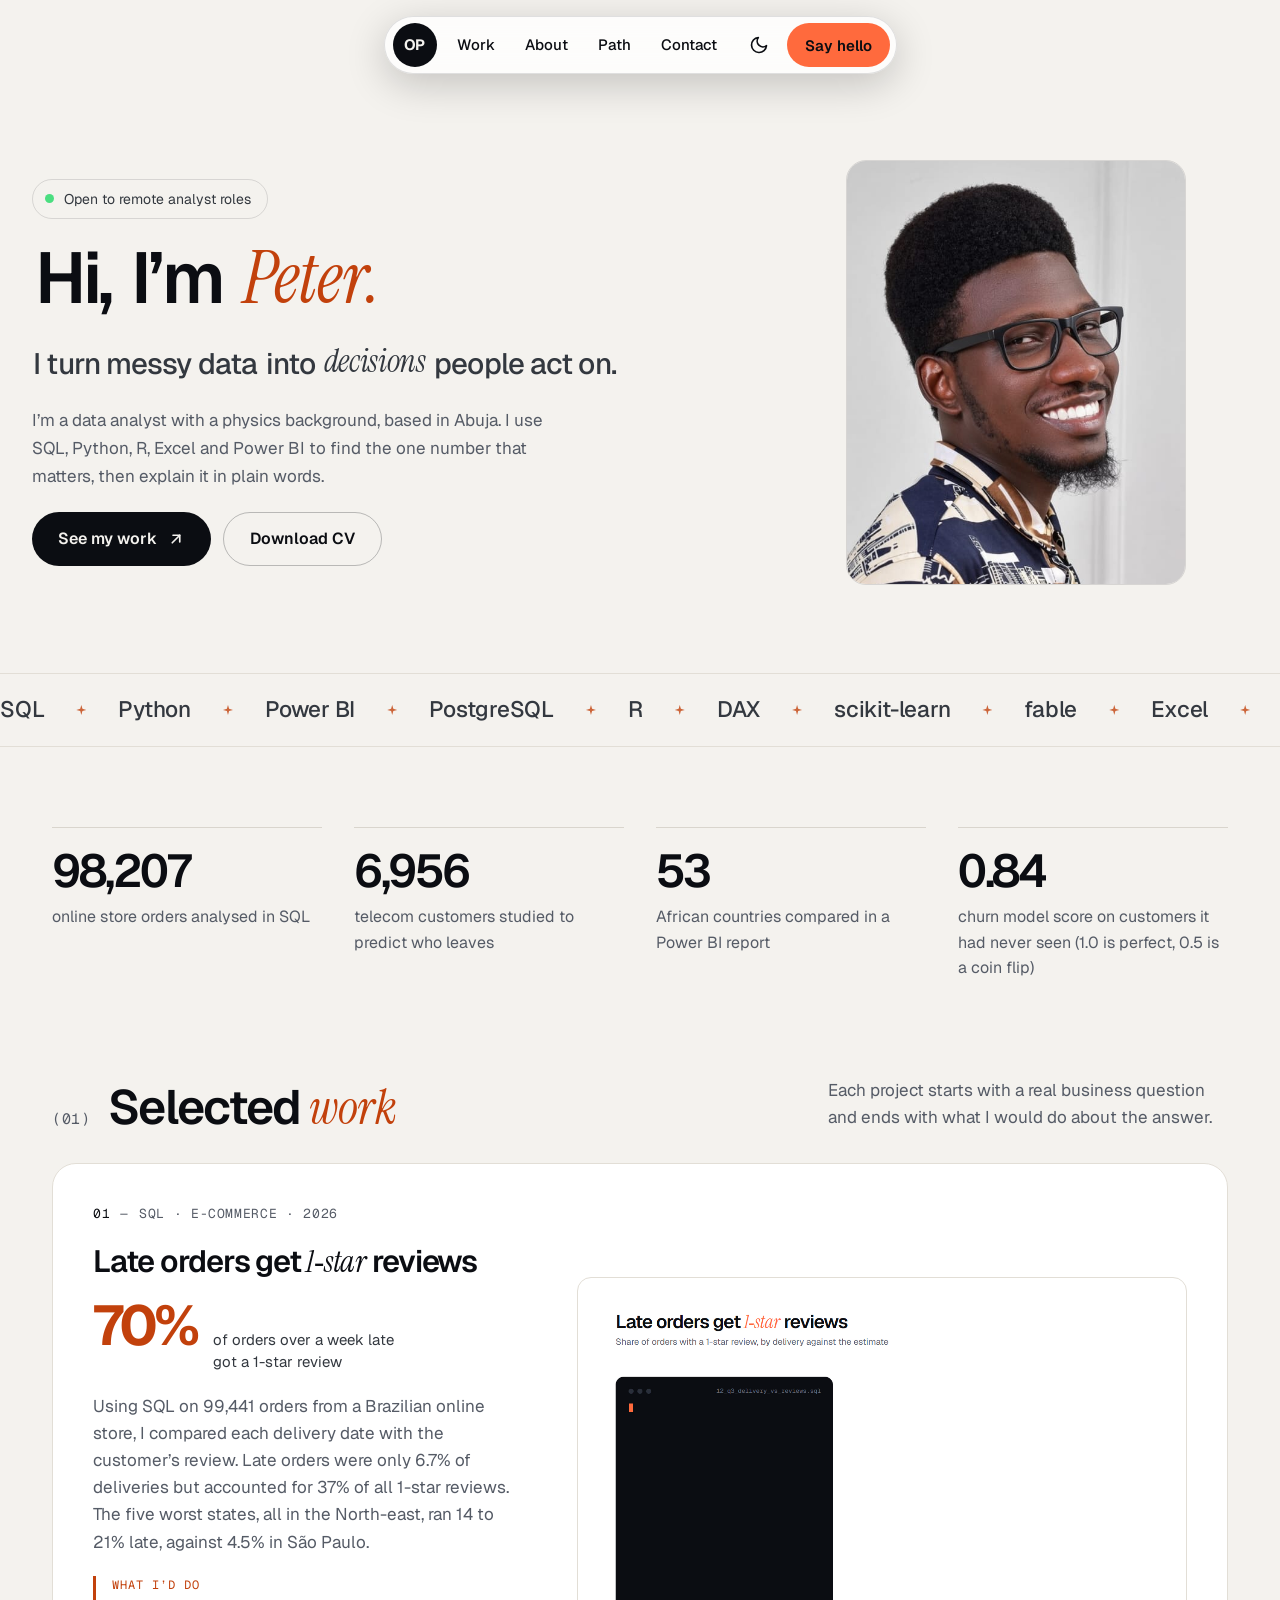
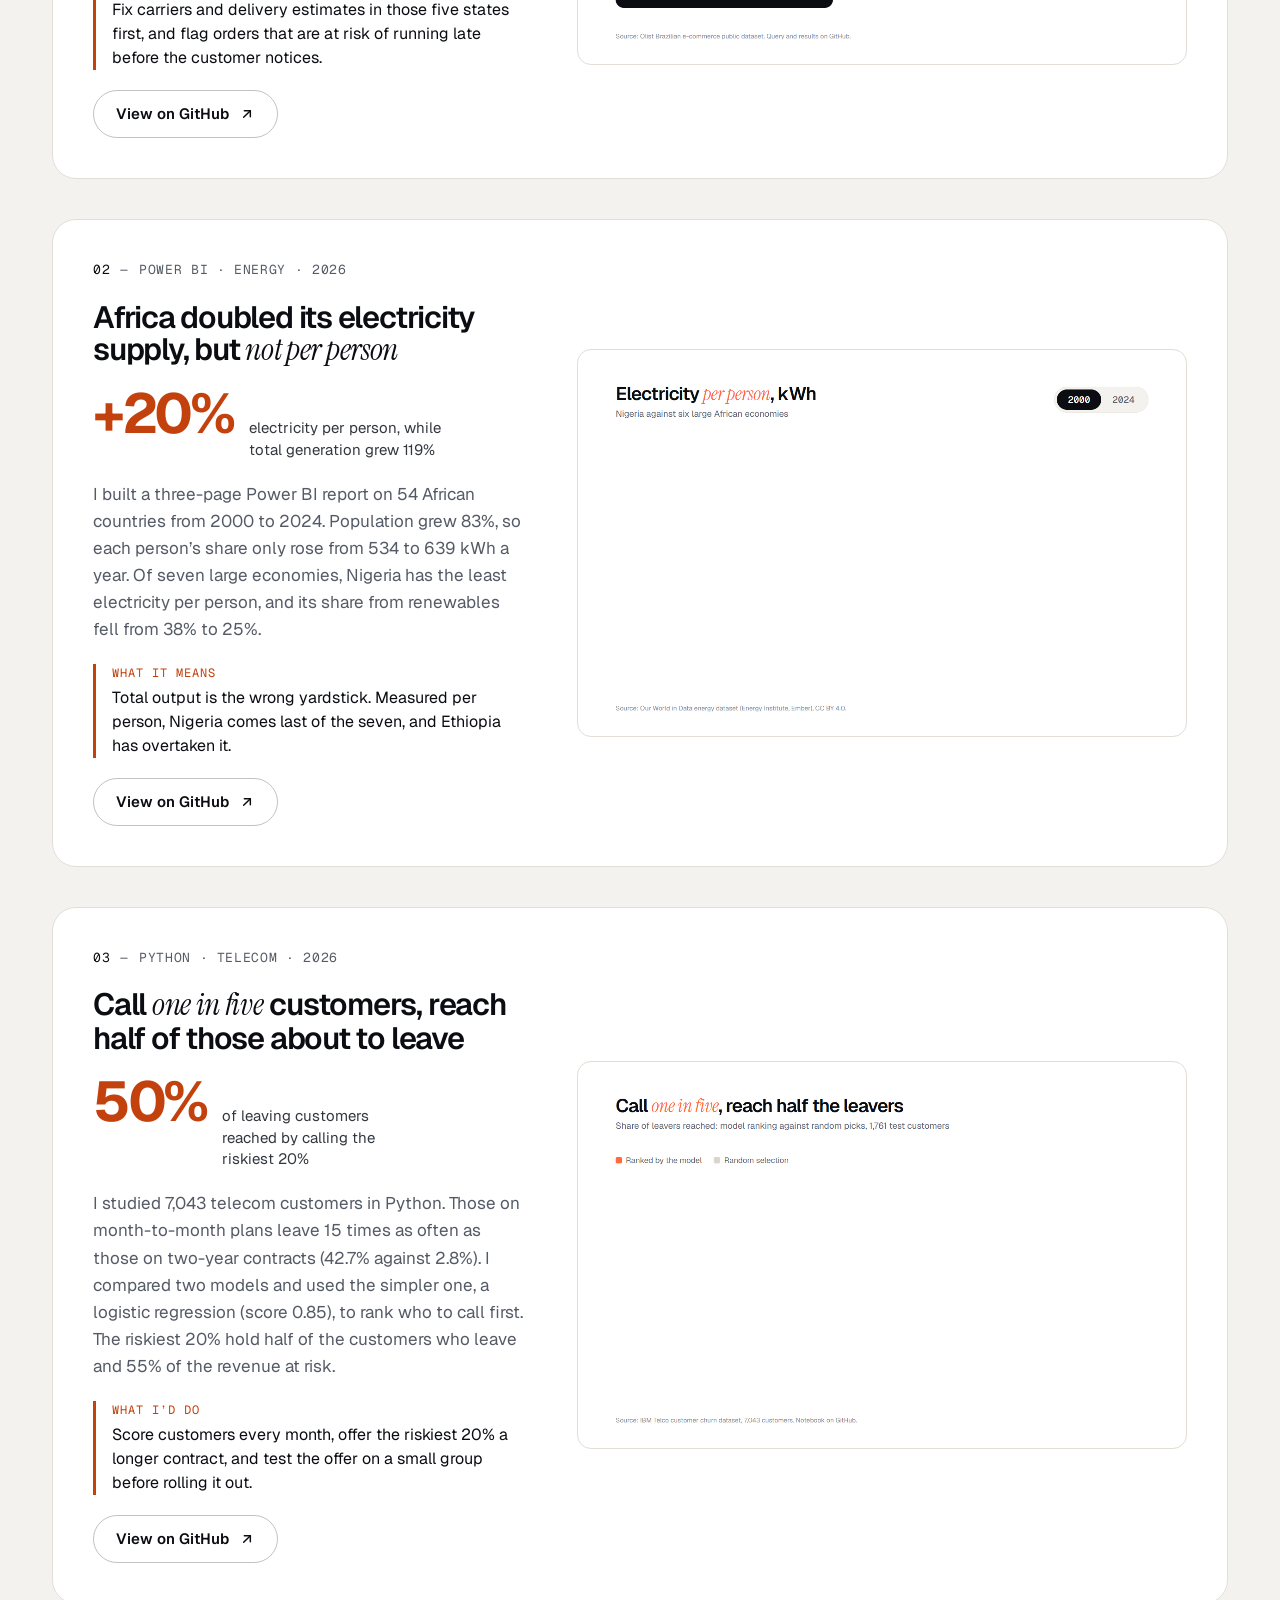
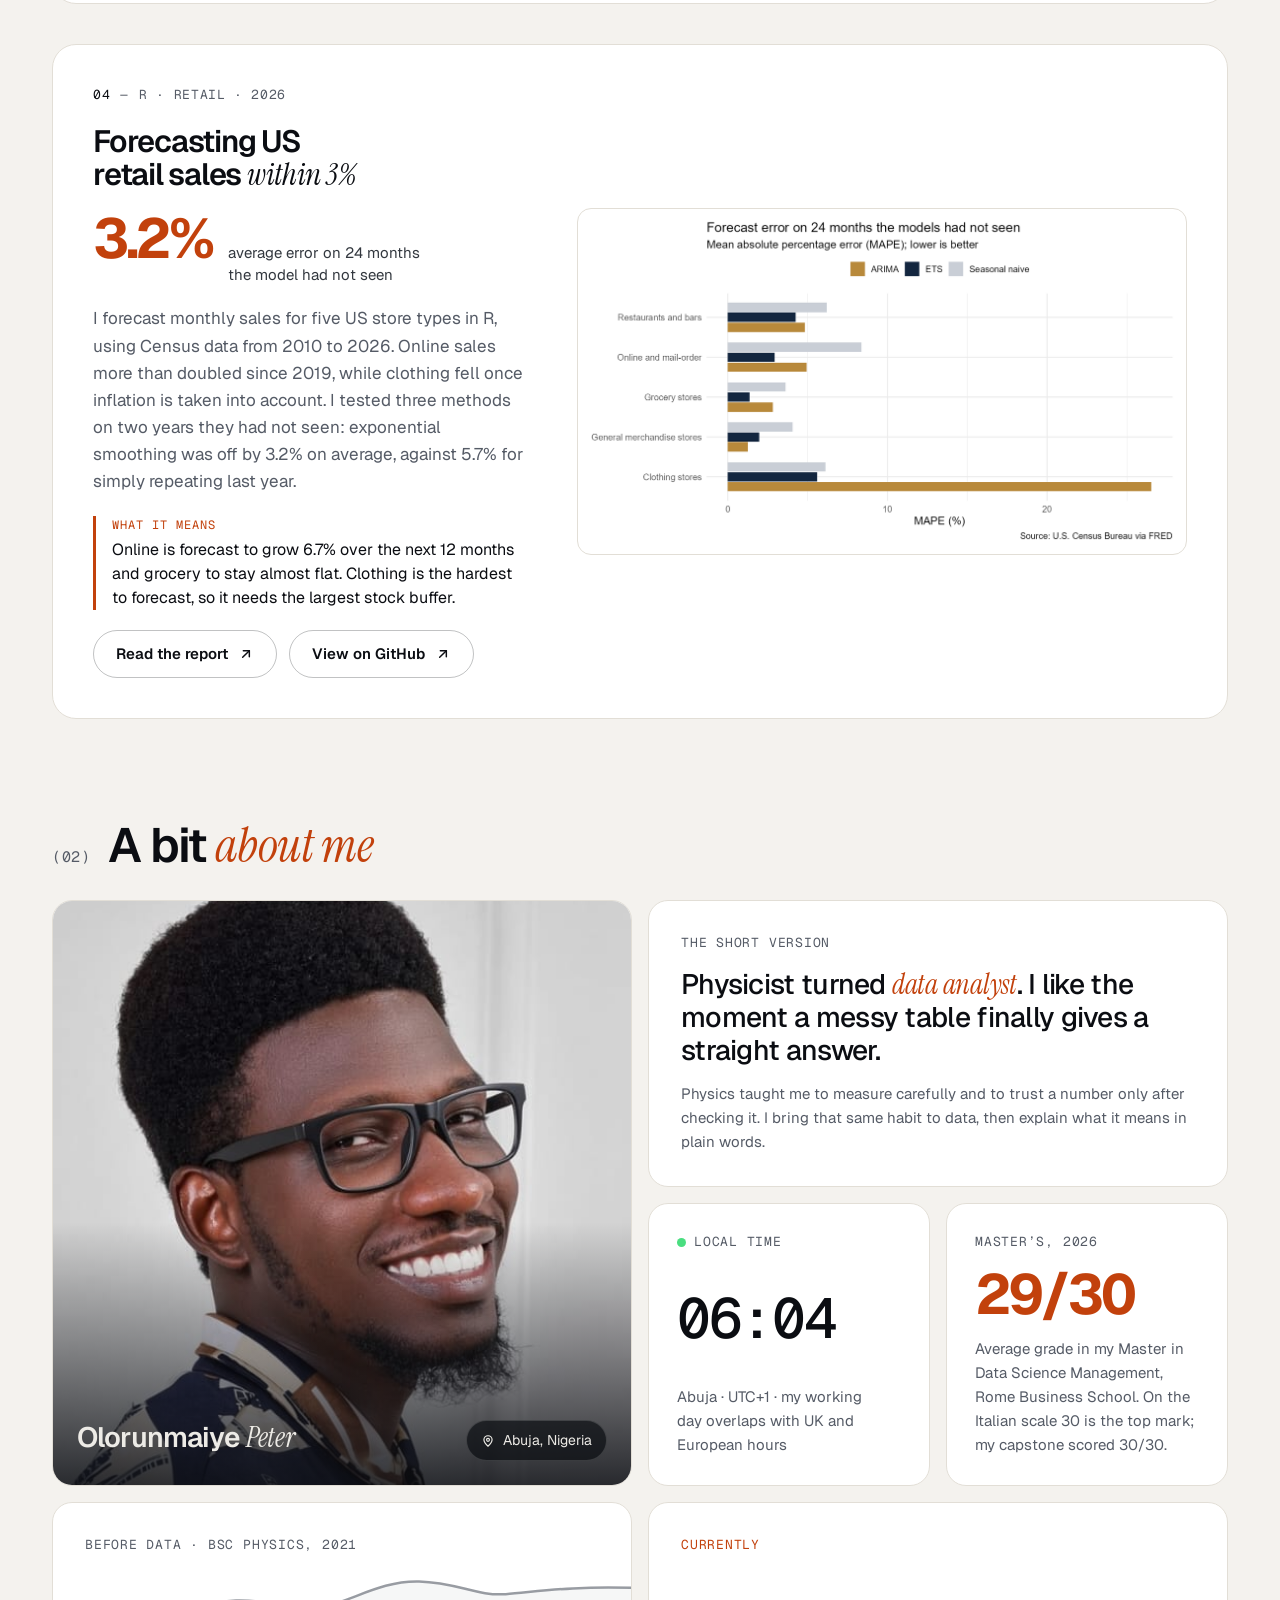
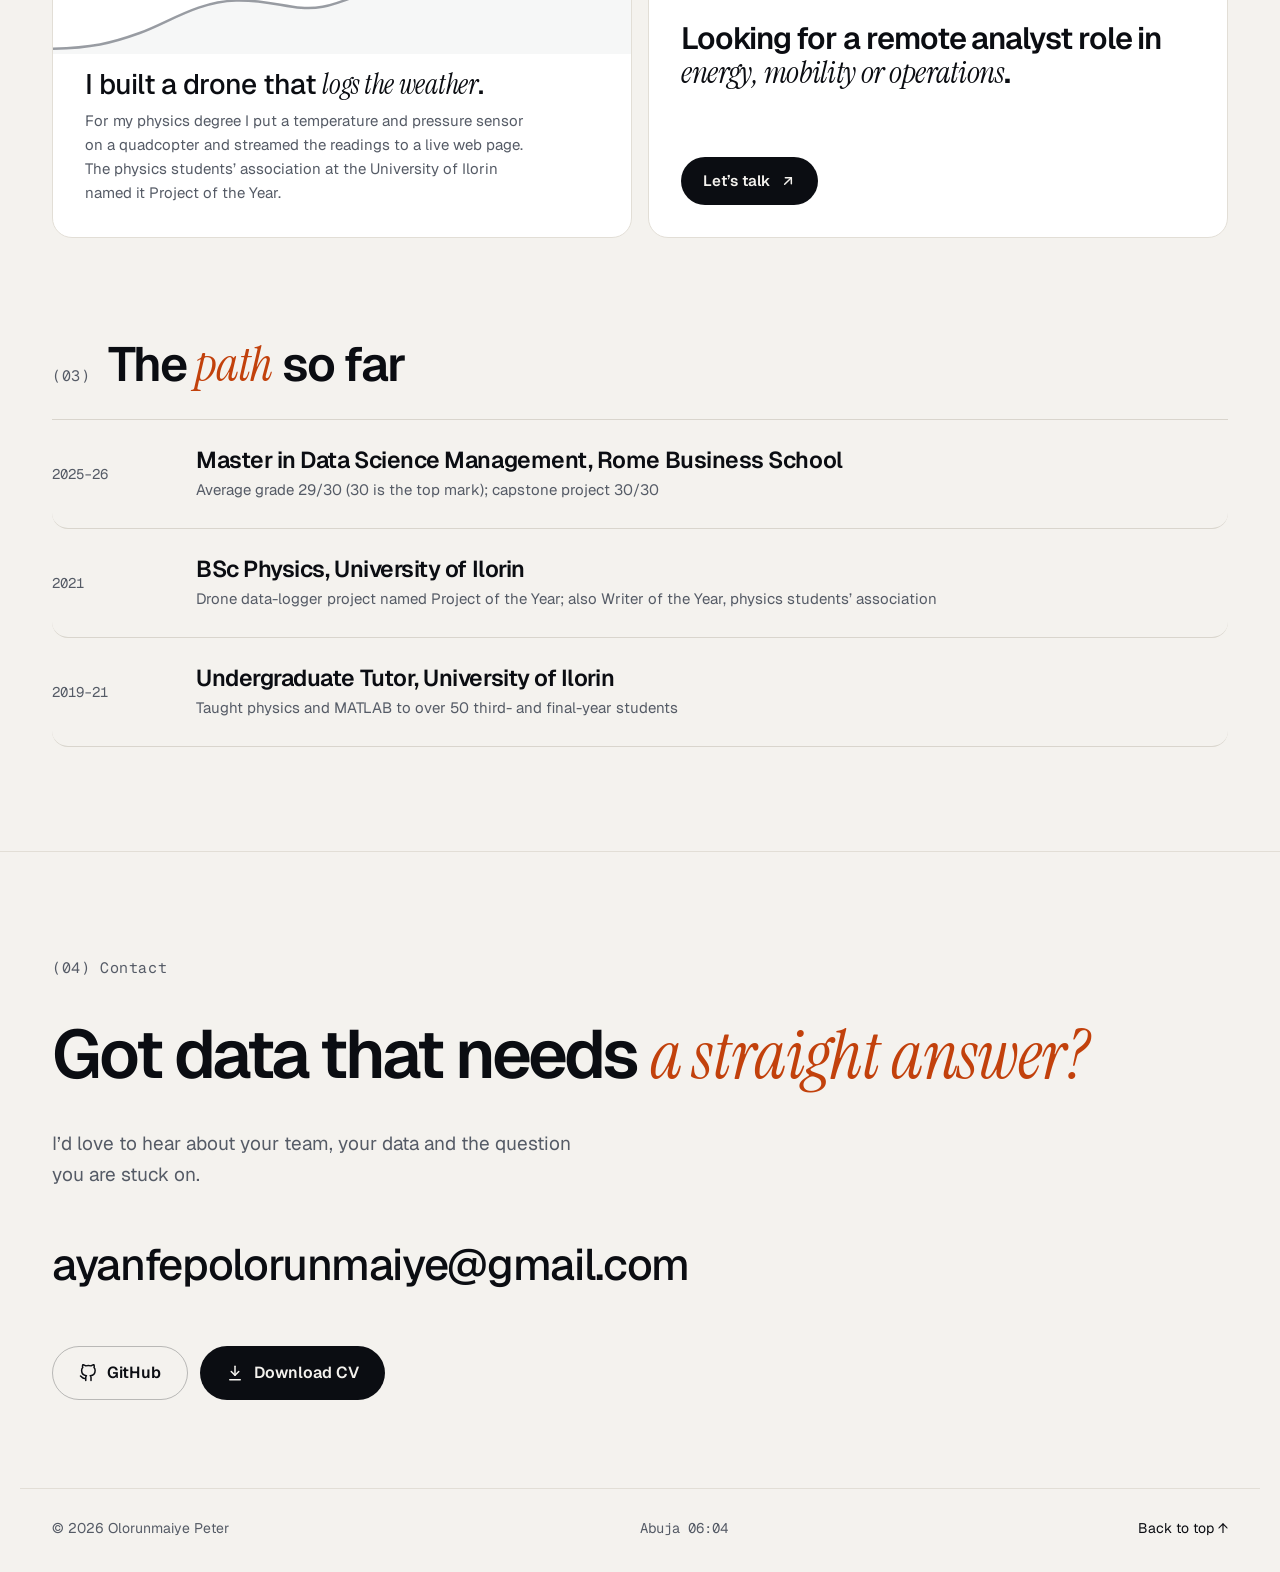
==== commit e86cf5ad: "Calmer design, project 04, updated timeline" ====
--- a/index.html
+++ b/index.html
@@ -38,12 +38,6 @@
 </head>
 <body>
 
-<div class="loader" aria-hidden="true">
-  <span class="loader-word">Hello<span class="serif">.</span></span>
-  <div class="loader-bar"></div>
-  <span class="loader-meta">Olorunmaiye Peter · Data analyst</span>
-</div>
-
 <a class="skip" href="#work">Skip to content</a>
 
 <header class="nav-wrap">
@@ -62,7 +56,7 @@
     <button type="button" class="icon-btn menu-btn" aria-label="Open menu" aria-expanded="false" aria-controls="mobile-menu">
       <svg width="20" height="20" viewBox="0 0 24 24" fill="none" stroke="currentColor" stroke-width="2" stroke-linecap="round" aria-hidden="true"><path d="M4 7h16M4 12h16M4 17h16"></path></svg>
     </button>
-    <a href="mailto:ayanfepolorunmaiye@gmail.com" class="btn btn-accent nav-cta"><span class="dot dot-dark"></span>Say hello</a>
+    <a href="mailto:ayanfepolorunmaiye@gmail.com" class="btn btn-accent nav-cta">Say hello</a>
   </nav>
   <div class="mobile-menu" id="mobile-menu" hidden>
     <a href="#work">Work</a>
@@ -75,8 +69,6 @@
 <main>
 
 <section id="top" class="hero">
-  <div class="gridbg" aria-hidden="true"></div>
-  <div class="halo halo-top" aria-hidden="true"></div>
   <div class="hero-inner split">
     <div class="hero-copy">
       <p class="status fade" style="--delay: .1s"><span class="dot dot-live"></span>Open to remote analyst roles</p>
@@ -102,46 +94,23 @@
       <div class="portrait">
         <img src="images/peter.jpeg" alt="Olorunmaiye Peter smiling, wearing glasses and a navy patterned shirt" width="560" height="1280">
       </div>
-      <span class="float-chip bob" style="top: 28px; left: -44px"><span class="dot" style="background: var(--accent)"></span>SQL</span>
-      <span class="float-chip bob" style="top: 44%; right: -36px; animation-delay: -1.6s"><span class="dot" style="background: var(--blue)"></span>Python</span>
-      <span class="float-chip bob" style="bottom: 72px; right: -24px; animation-delay: -3.2s"><span class="dot" style="background: var(--yellow)"></span>Power BI</span>
-      <div class="badge">
-        <svg class="spin" width="132" height="132" viewBox="0 0 132 132" role="img" aria-label="Data analyst, open to remote work">
-          <defs><path id="badgeCircle" d="M66,66 m-48,0 a48,48 0 1,1 96,0 a48,48 0 1,1 -96,0"></path></defs>
-          <text><textPath href="#badgeCircle">DATA ANALYST • OPEN TO REMOTE • </textPath></text>
-        </svg>
-        <svg class="badge-icon" width="30" height="30" viewBox="0 0 24 24" fill="none" stroke="currentColor" stroke-width="2.2" stroke-linecap="round" stroke-linejoin="round" aria-hidden="true"><path d="M3 3v18h18"></path><path d="M7 15l4-4 3 3 5-6"></path></svg>
-      </div>
-    </div>
-  </div>
-</section>
-
-<section class="marquees" aria-label="Tools and methods">
-  <div class="marquee band-accent">
+    </div>
+  </div>
+</section>
+
+<section class="marquees" aria-label="Tools">
+  <div class="marquee band-calm">
     <div class="track">
       <ul class="marquee-list big">
         <li>SQL</li><li class="star" aria-hidden="true"></li>
         <li>Python</li><li class="star" aria-hidden="true"></li>
         <li>Power BI</li><li class="star" aria-hidden="true"></li>
-        <li class="serif">PostgreSQL</li><li class="star" aria-hidden="true"></li>
+        <li>PostgreSQL</li><li class="star" aria-hidden="true"></li>
         <li>R</li><li class="star" aria-hidden="true"></li>
         <li>DAX</li><li class="star" aria-hidden="true"></li>
-        <li class="serif">scikit-learn</li><li class="star" aria-hidden="true"></li>
+        <li>scikit-learn</li><li class="star" aria-hidden="true"></li>
+        <li>fable</li><li class="star" aria-hidden="true"></li>
         <li>Excel</li><li class="star" aria-hidden="true"></li>
-      </ul>
-    </div>
-  </div>
-  <div class="marquee band-invert">
-    <div class="track rev">
-      <ul class="marquee-list small">
-        <li>Data cleaning</li><li aria-hidden="true">/</li>
-        <li>Statistical testing</li><li aria-hidden="true">/</li>
-        <li>Regression</li><li aria-hidden="true">/</li>
-        <li>Classification models</li><li aria-hidden="true">/</li>
-        <li>Star schemas</li><li aria-hidden="true">/</li>
-        <li>Dashboards</li><li aria-hidden="true">/</li>
-        <li>Charts that state the finding</li><li aria-hidden="true">/</li>
-        <li>Plain-language reports</li><li aria-hidden="true">/</li>
       </ul>
     </div>
   </div>
@@ -290,7 +259,6 @@
 </main>
 
 <footer id="contact" class="contact">
-  <div class="halo halo-bottom" aria-hidden="true"></div>
   <div class="wrap contact-inner">
     <span class="idx">(04) Contact</span>
     <h2 class="contact-title reveal">Got data that needs <span class="serif accent-text">a straight answer?</span></h2>
@@ -304,7 +272,6 @@
       <a href="cv.pdf" download="Olorunmaiye-Peter-CV.pdf" class="btn btn-solid"><svg width="18" height="18" viewBox="0 0 24 24" fill="none" stroke="currentColor" stroke-width="2" stroke-linecap="round" stroke-linejoin="round" aria-hidden="true"><path d="M12 3v12"></path><path d="M7 10l5 5 5-5"></path><path d="M5 21h14"></path></svg>Download CV</a>
     </div>
   </div>
-  <div class="ghost-name" aria-hidden="true">Peter<span class="serif accent-text">.</span></div>
   <div class="wrap footer-bar">
     <span>© <span data-year>2026</span> Olorunmaiye Peter</span>
     <span class="mono">Abuja <span data-clock>--:--</span></span>
--- a/css/styles.css
+++ b/css/styles.css
@@ -302,6 +302,17 @@
 .badge text { font-family: var(--mono); font-size: 11.5px; letter-spacing: 3px; font-weight: 500; fill: var(--on-accent); }
 .badge-icon { position: absolute; }
 
+/* Laptop screens that are wide but not tall: scale the hero to the window height so it fits in one screen */
+@media (min-width: 901px) and (max-height: 880px) {
+  .hero { padding: 112px 32px 64px; }
+  .hero-copy { gap: 20px; }
+  .hero-title { font-size: min(7.5rem, 8vw, 12.5vh); }
+  .hero-sub { font-size: min(2.65rem, 3.1vw, 4.6vh); }
+  .hero-lede { font-size: 17px; line-height: 1.6; }
+  .portrait-wrap { max-width: min(420px, 50vh); }
+  .badge { transform: scale(.85); transform-origin: left bottom; }
+}
+
 /* ---------- marquees ---------- */
 .marquees { padding: 40px 0 72px; overflow: hidden; }
 .marquee { overflow: hidden; margin: 0 -5%; }
@@ -451,3 +462,77 @@
   .loader { display: none; }
   .draw { stroke-dashoffset: 0; }
 }
+
+/* =====================================================================
+   CALM VERSION: overrides for a quieter, more minimal look.
+   One accent colour, no tilts, no floating or spinning elements,
+   smaller headings and gentle fades only. Delete this block to undo.
+   ===================================================================== */
+
+/* motion: keep soft fades, drop word-by-word rises, pulses and hover jumps */
+.w > span { animation: none; }
+.dot-live, .dot-dark { animation: none; }
+.btn:hover, .tile:hover { transform: none; }
+.row:hover { padding-left: 0; padding-right: 0; background: transparent; }
+.tile-photo:hover img { transform: none; }
+
+/* hero */
+.hero { padding: 160px 32px 88px; }
+.hero-copy { gap: 22px; }
+.hero-title { font-size: clamp(2.8rem, 5.6vw, 4.75rem); line-height: 1; letter-spacing: -.045em; }
+.hero-sub { font-size: clamp(1.35rem, 2.3vw, 1.9rem); line-height: 1.2; color: var(--muted-strong); }
+.hero-lede { font-size: 17px; }
+.status { background: transparent; }
+.portrait-wrap { max-width: 340px; }
+.portrait { transform: none; border-radius: 20px; box-shadow: none; }
+
+/* stats */
+.stats { padding-top: 24px; padding-bottom: 96px; }
+.stat-num { font-size: clamp(2.2rem, 3.6vw, 3rem); }
+.stat-num.accent-text { color: var(--text); }
+
+/* section headings */
+.section { padding-bottom: 104px; gap: 32px; }
+.section-title { font-size: clamp(2rem, 3.8vw, 3rem); letter-spacing: -.04em; }
+
+/* project cards: one neutral surface, one accent, no tilt, no stacking */
+.card, .card-1, .card-2, .card-3, .card-4 {
+  position: relative; top: auto;
+  background: var(--surface); border: 1px solid var(--line-soft);
+  box-shadow: none; border-radius: 24px; padding: 40px; gap: 48px;
+  --num: var(--accent-text);
+}
+.card-title { font-size: clamp(1.6rem, 2.4vw, 2.1rem); }
+.big-num { font-size: 56px; }
+.shot { transform: none; box-shadow: none; border: 1px solid var(--line-soft); padding: 8px; border-radius: 14px; }
+.card:hover .shot { transform: none; }
+
+/* about tiles */
+.tile { border-radius: 20px; }
+.tile-accent { background: var(--surface); color: var(--text); border: 1px solid var(--line-soft); }
+.tile-accent .label { color: var(--accent-text); }
+.tile-accent .btn-dark { background: var(--invert-bg); color: var(--invert-text); }
+.drone-line { color: var(--muted); opacity: .6; }
+
+/* contact */
+.contact { padding-top: 104px; }
+.contact-title { font-size: clamp(2.4rem, 5.4vw, 4.25rem); line-height: 1; letter-spacing: -.045em; }
+.footer-bar { margin-top: 88px; }
+
+@media (min-width: 901px) and (max-height: 880px) {
+  .hero { padding: 120px 32px 64px; }
+  .hero-title { font-size: min(4.75rem, 5.6vw, 10vh); }
+  .portrait-wrap { max-width: min(340px, 46vh); }
+}
+@media (max-width: 640px) {
+  .hero { padding: 120px 16px 56px; }
+  .card, .card-1, .card-2, .card-3, .card-4 { padding: 24px; }
+  .big-num { font-size: 48px; }
+}
+
+/* calm tool banner: one straight, slow strip with hairlines instead of two tilted coloured bands */
+.marquees { padding: 0 0 56px; }
+.band-calm { margin: 0; padding: 18px 0; border-top: 1px solid var(--line-soft); border-bottom: 1px solid var(--line-soft); color: var(--muted-strong); }
+.band-calm .marquee-list.big { gap: 32px; padding-right: 32px; font-weight: 500; font-size: clamp(1.1rem, 1.8vw, 1.4rem); letter-spacing: -.01em; }
+.band-calm .star { width: 10px; height: 10px; background: var(--accent-text); opacity: .8; }
+.js .band-calm .track { animation-duration: 60s; }
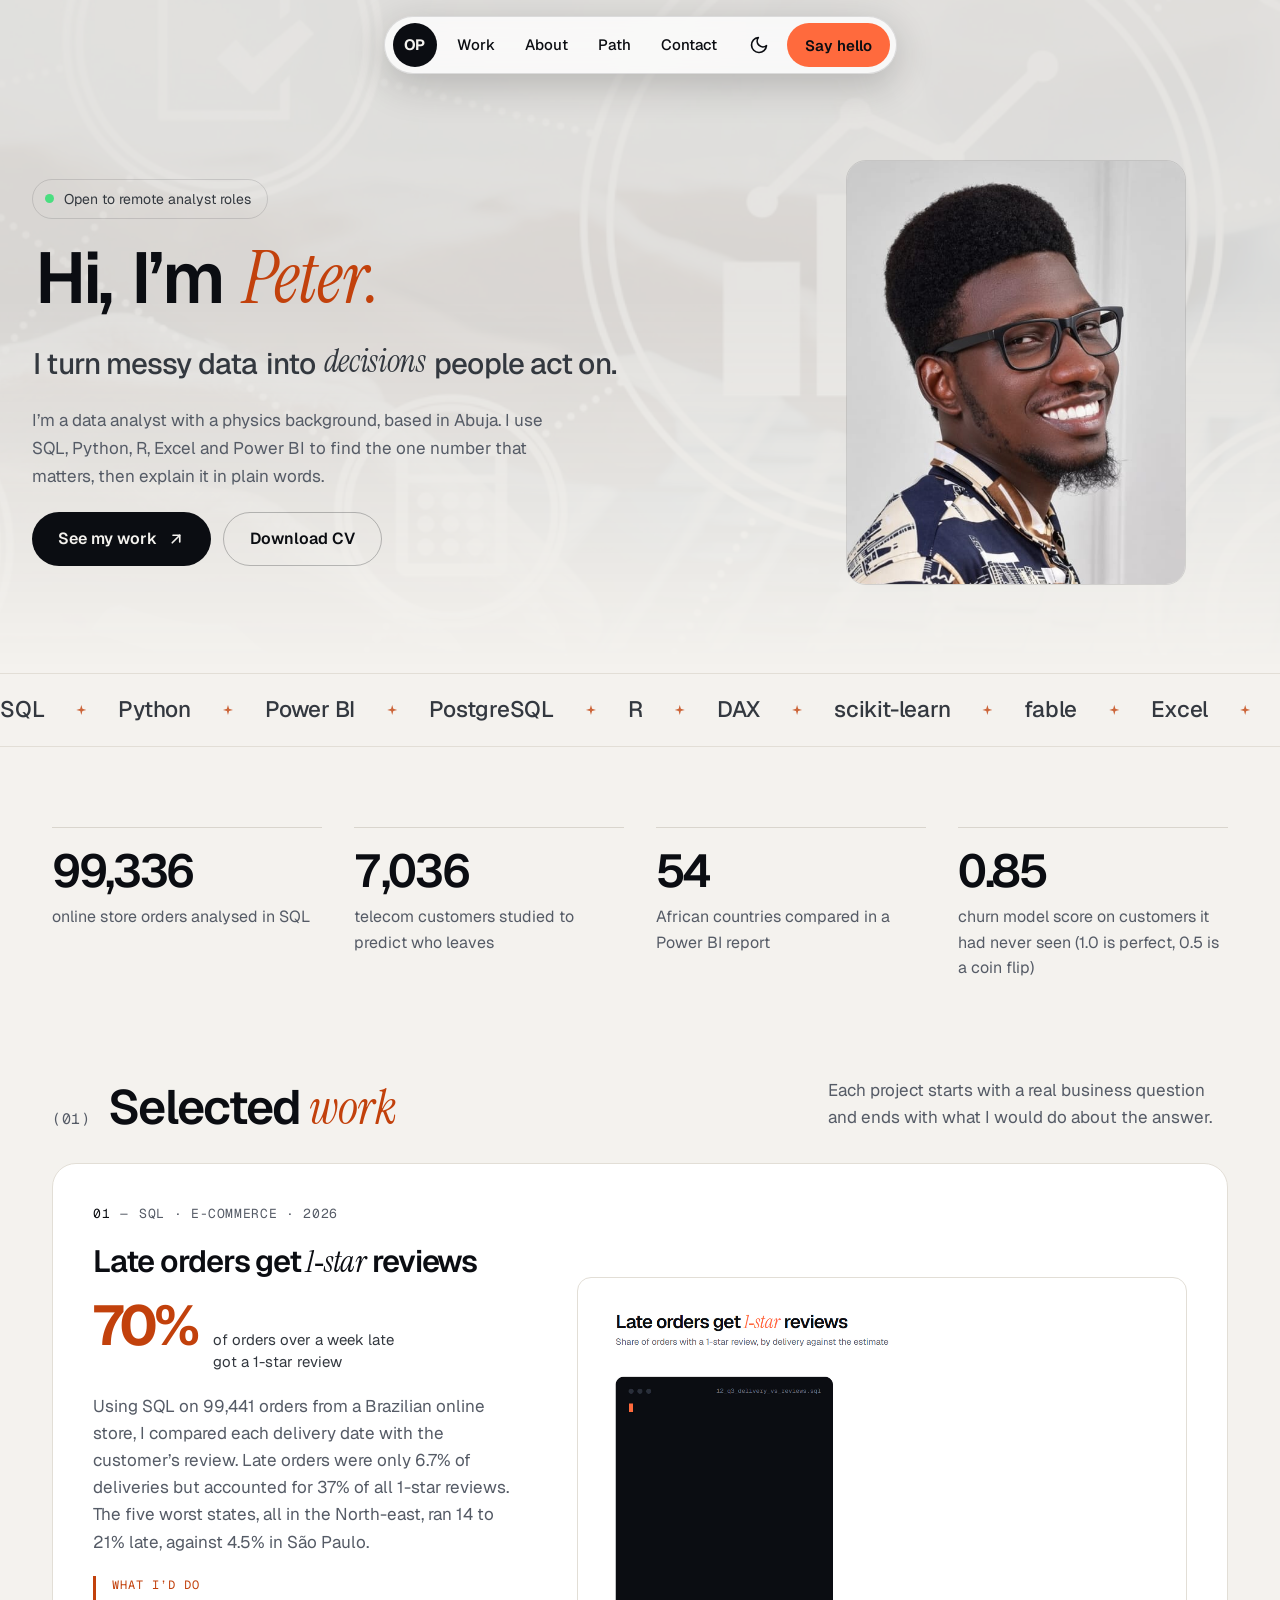
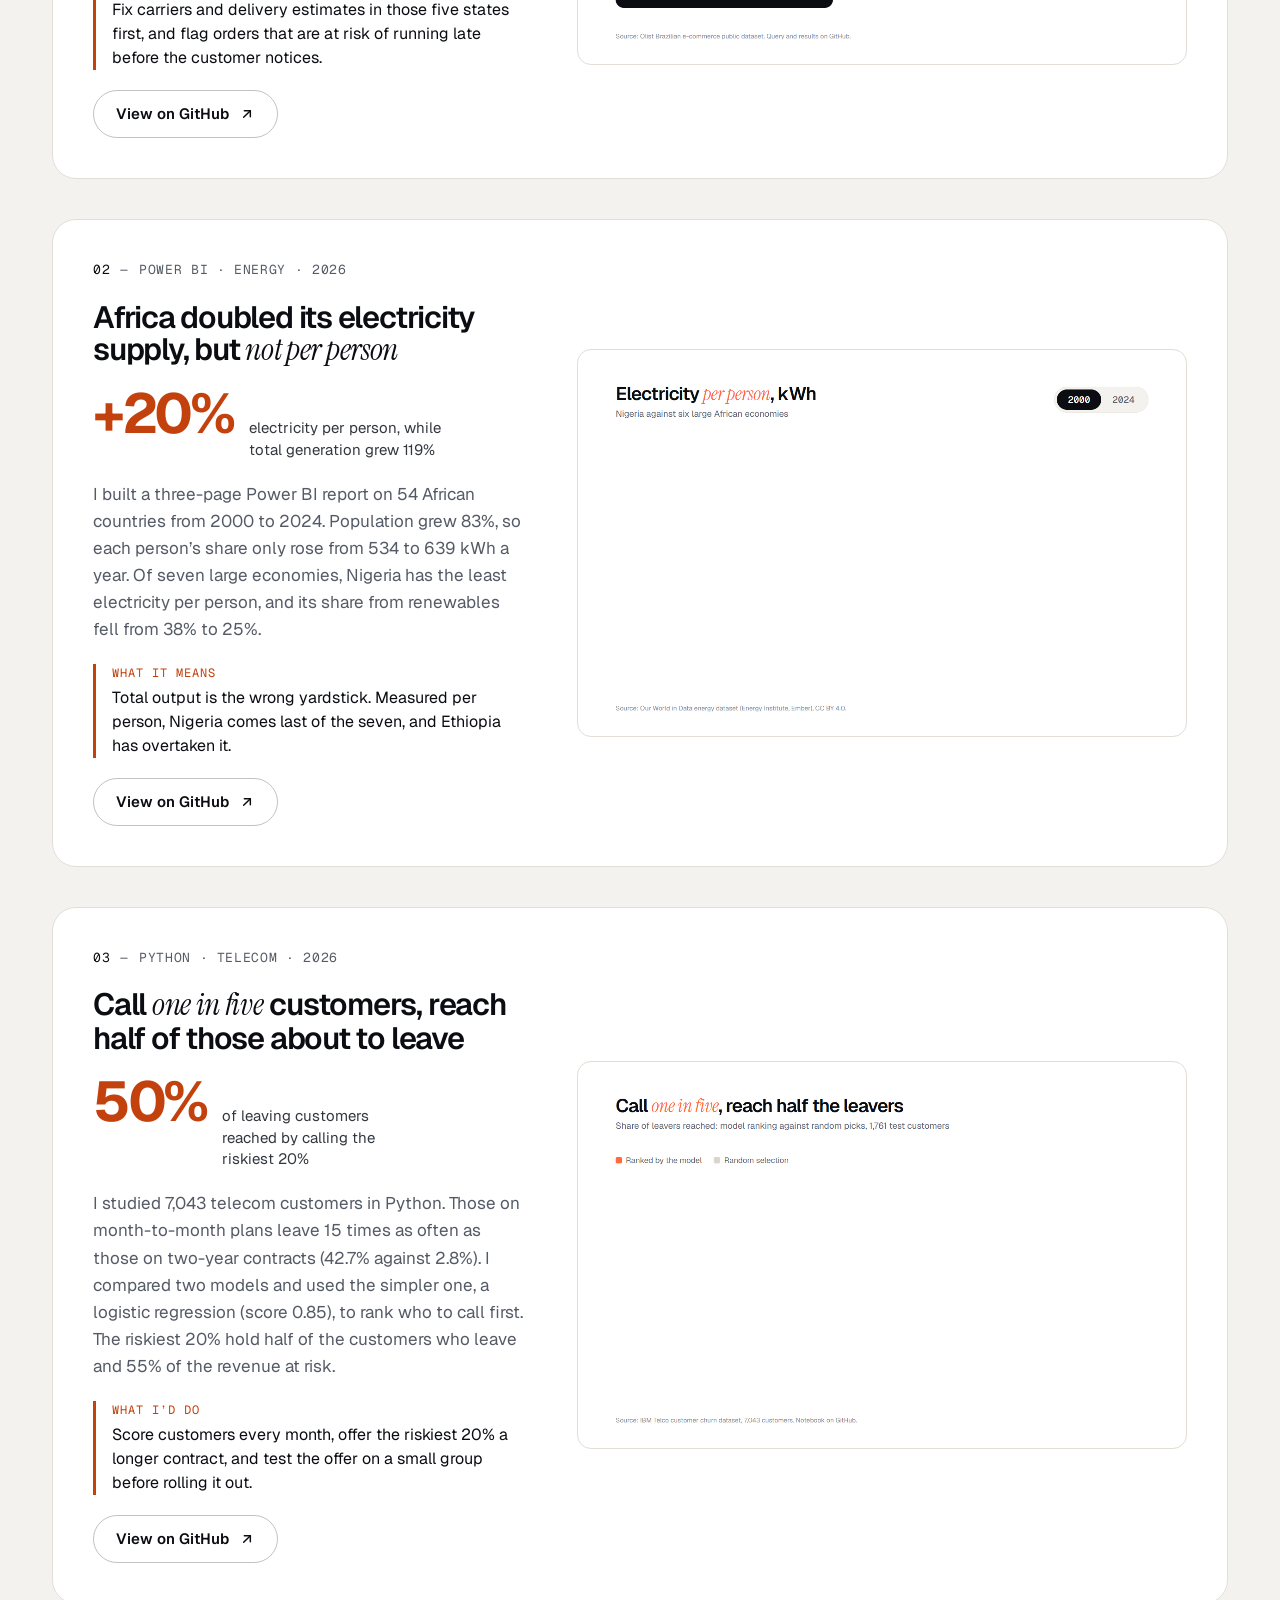
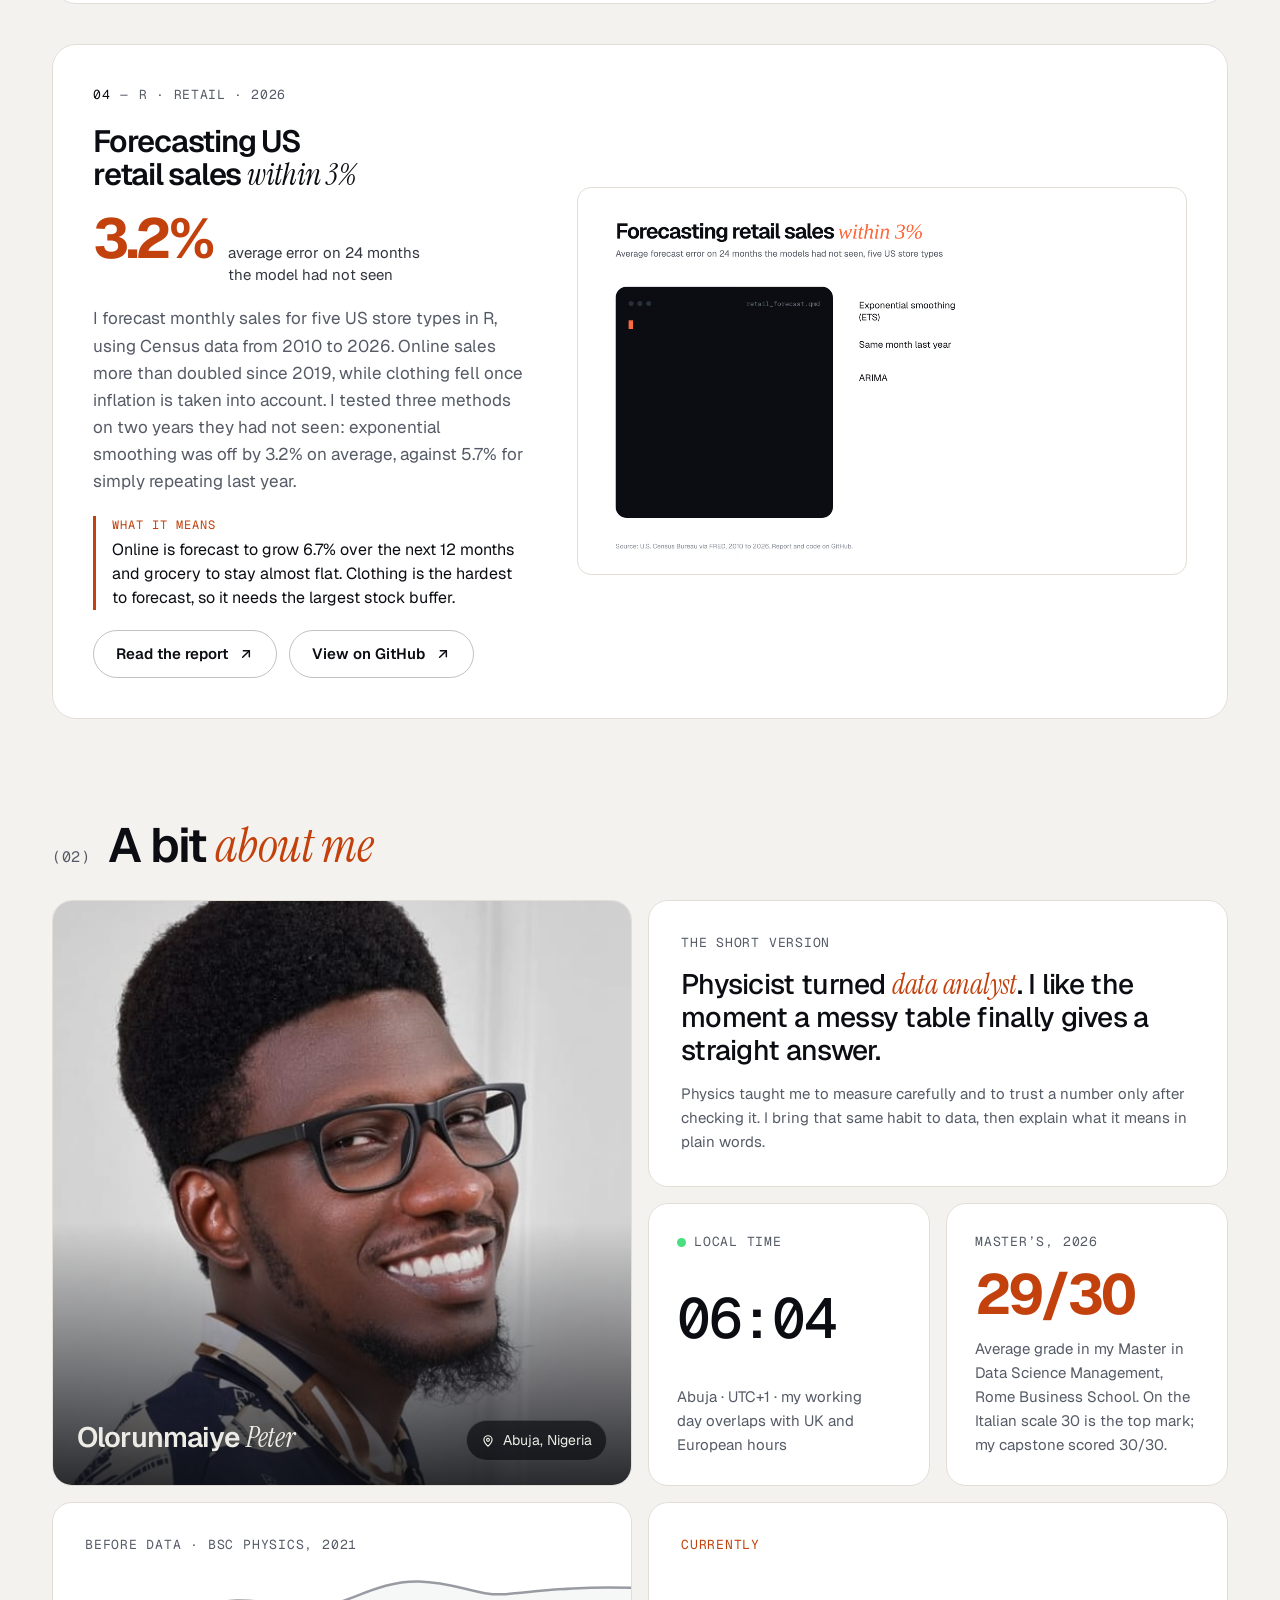
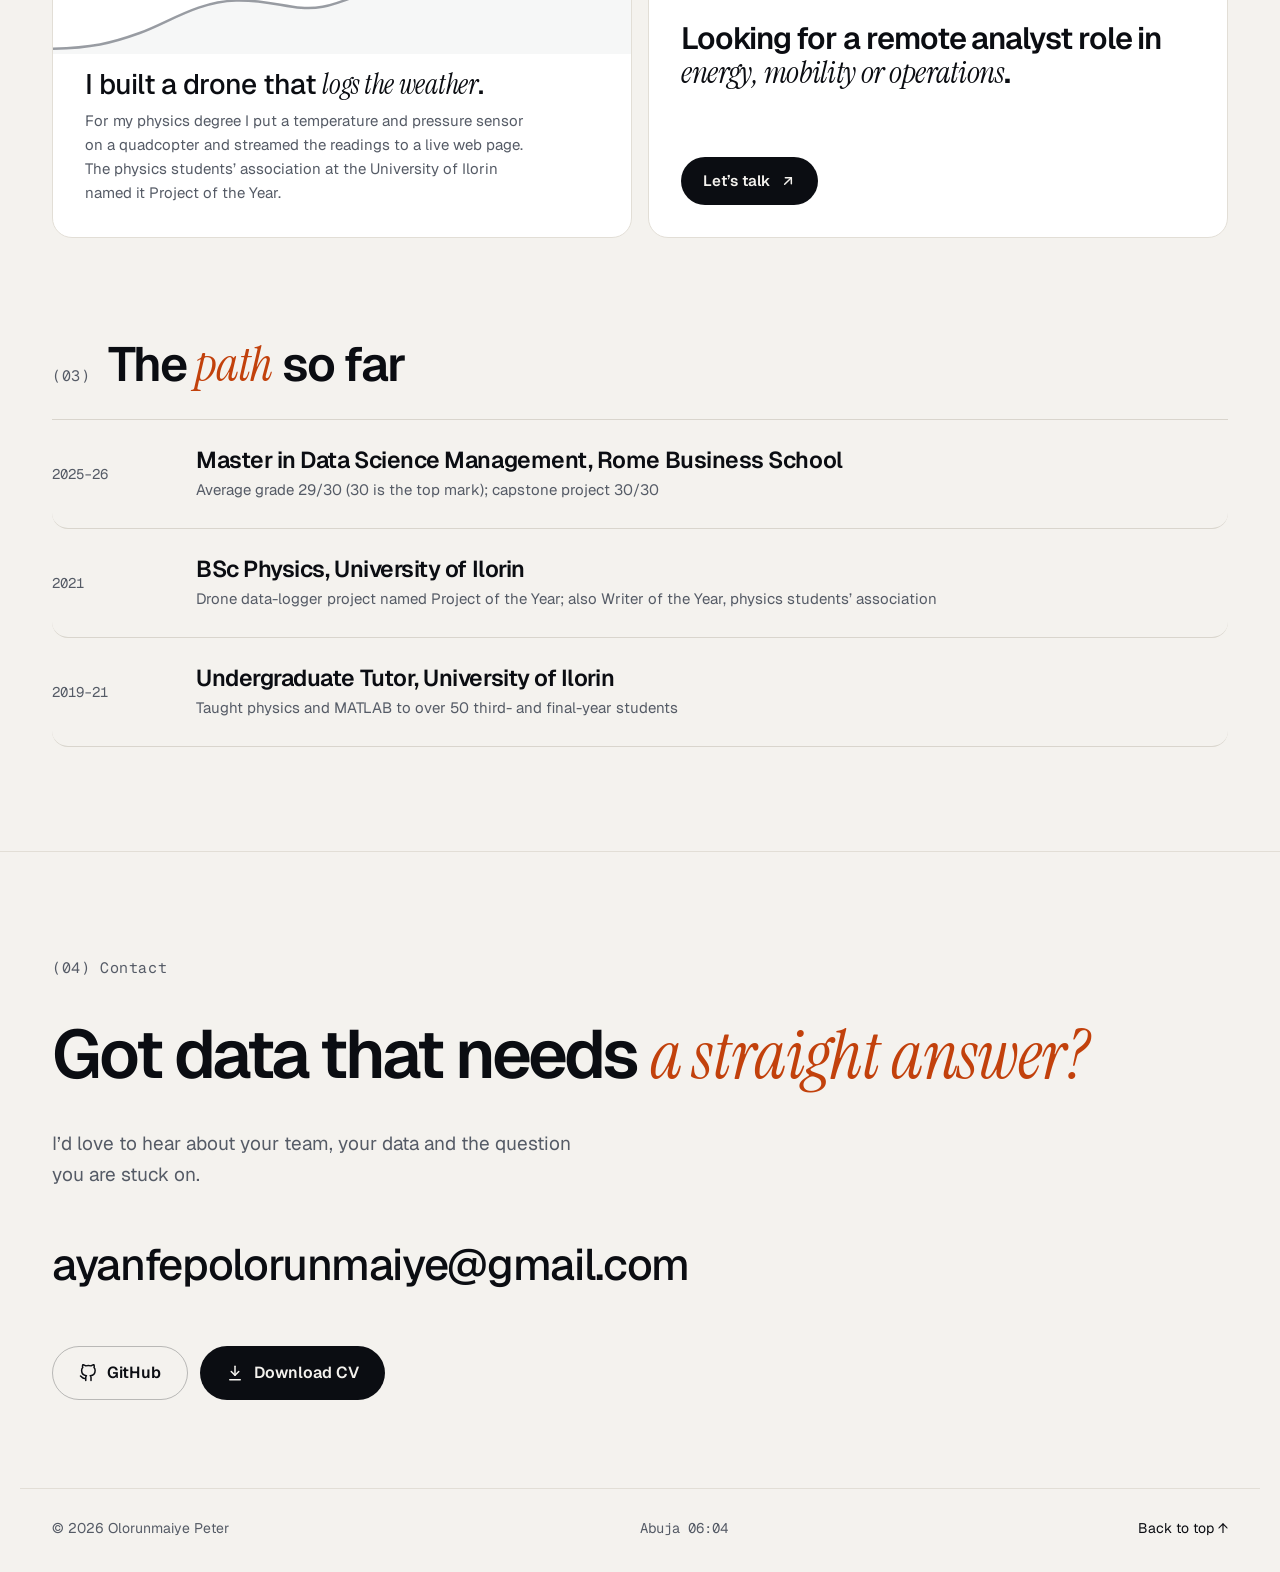
==== commit 9efe6d0a: "Add animated clip for project 04" ====
--- a/index.html
+++ b/index.html
@@ -191,7 +191,9 @@
         </div>
       </div>
       <figure class="shot" style="--tilt: 1.5deg">
-        <img src="images/retail_accuracy.png" width="1200" height="667" loading="lazy" alt="Bar chart of forecast error on 24 unseen months for five US store types: exponential smoothing had the lowest error for four of the five, and ARIMA failed for clothing stores with a 26.5% error">
+        <video class="loop" muted loop playsinline preload="none" width="1280" height="800" poster="media/retail_poster.webp" aria-label="Animation: R code fits three forecasting methods, then bars show their average error on 24 unseen months: exponential smoothing 3.2%, same month last year 5.7%, ARIMA 8.1%">
+          <source src="media/retail.mp4" type="video/mp4"><source src="media/retail.webm" type="video/webm">
+        </video>
       </figure>
     </article>
   </div>
--- a/css/styles.css
+++ b/css/styles.css
@@ -536,3 +536,14 @@
 .band-calm .marquee-list.big { gap: 32px; padding-right: 32px; font-weight: 500; font-size: clamp(1.1rem, 1.8vw, 1.4rem); letter-spacing: -.01em; }
 .band-calm .star { width: 10px; height: 10px; background: var(--accent-text); opacity: .8; }
 .js .band-calm .track { animation-duration: 60s; }
+
+/* banner photo, faint, behind the top section; fades out towards the bottom */
+.hero { isolation: isolate; }
+.hero::before {
+  content: ""; position: absolute; inset: 0; z-index: -1; pointer-events: none;
+  background: url("../images/banner.jpg") center 30% / cover no-repeat;
+  opacity: .22;
+  -webkit-mask-image: linear-gradient(to bottom, #000 0%, #000 45%, transparent 100%);
+  mask-image: linear-gradient(to bottom, #000 0%, #000 45%, transparent 100%);
+}
+:root[data-theme="light"] .hero::before { opacity: .14; filter: grayscale(.3); }
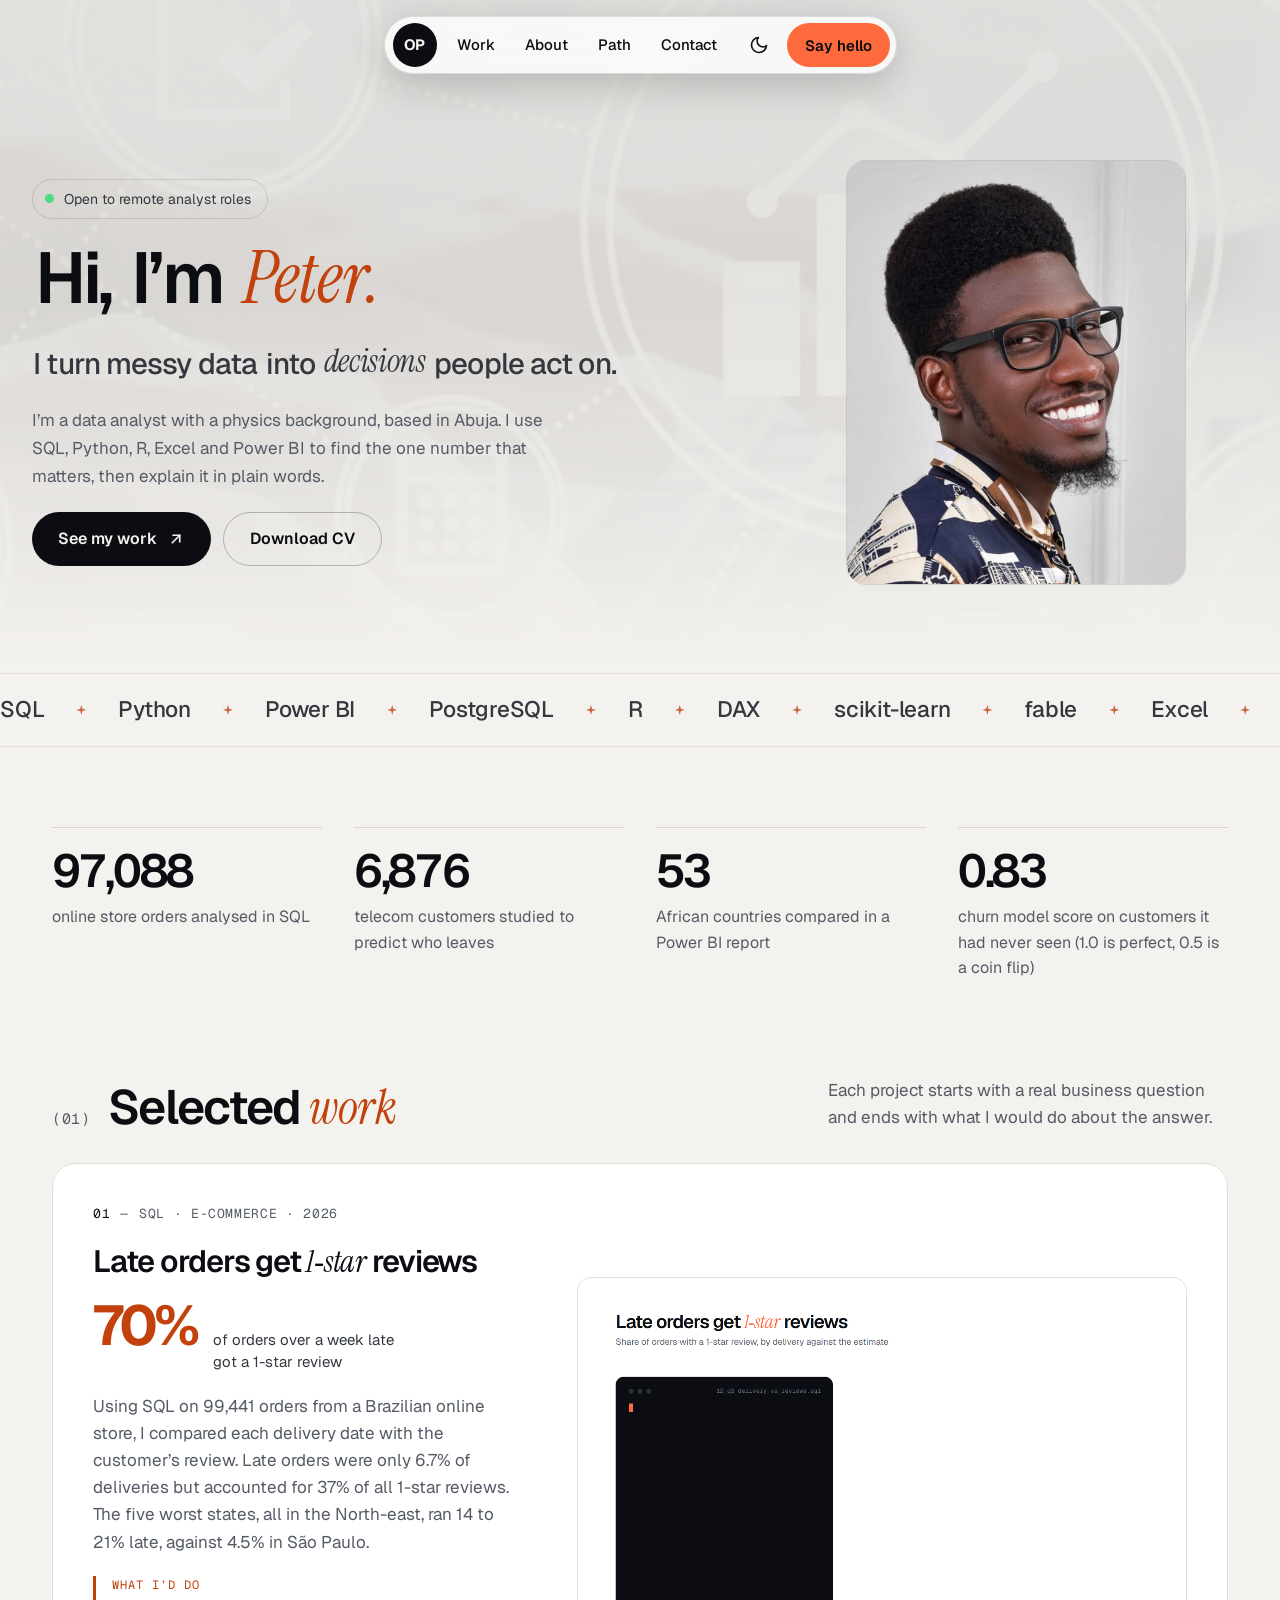
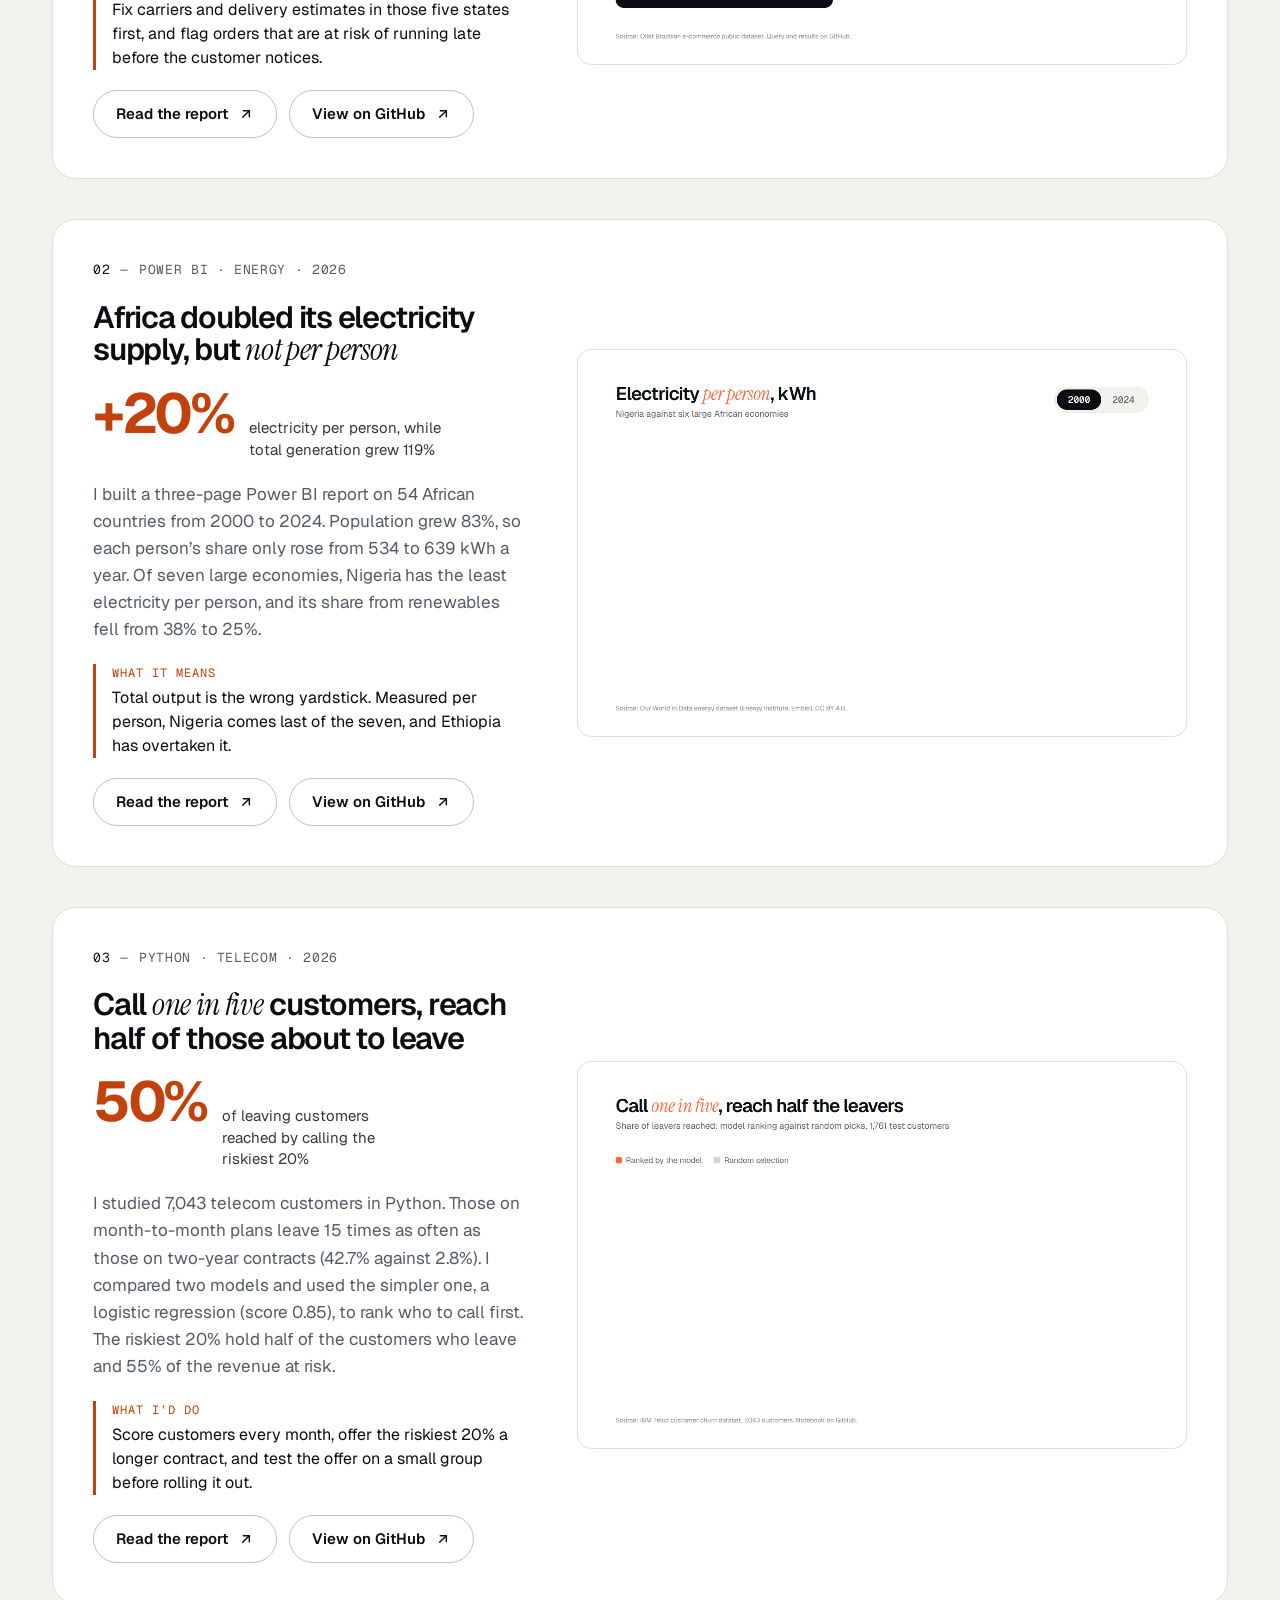
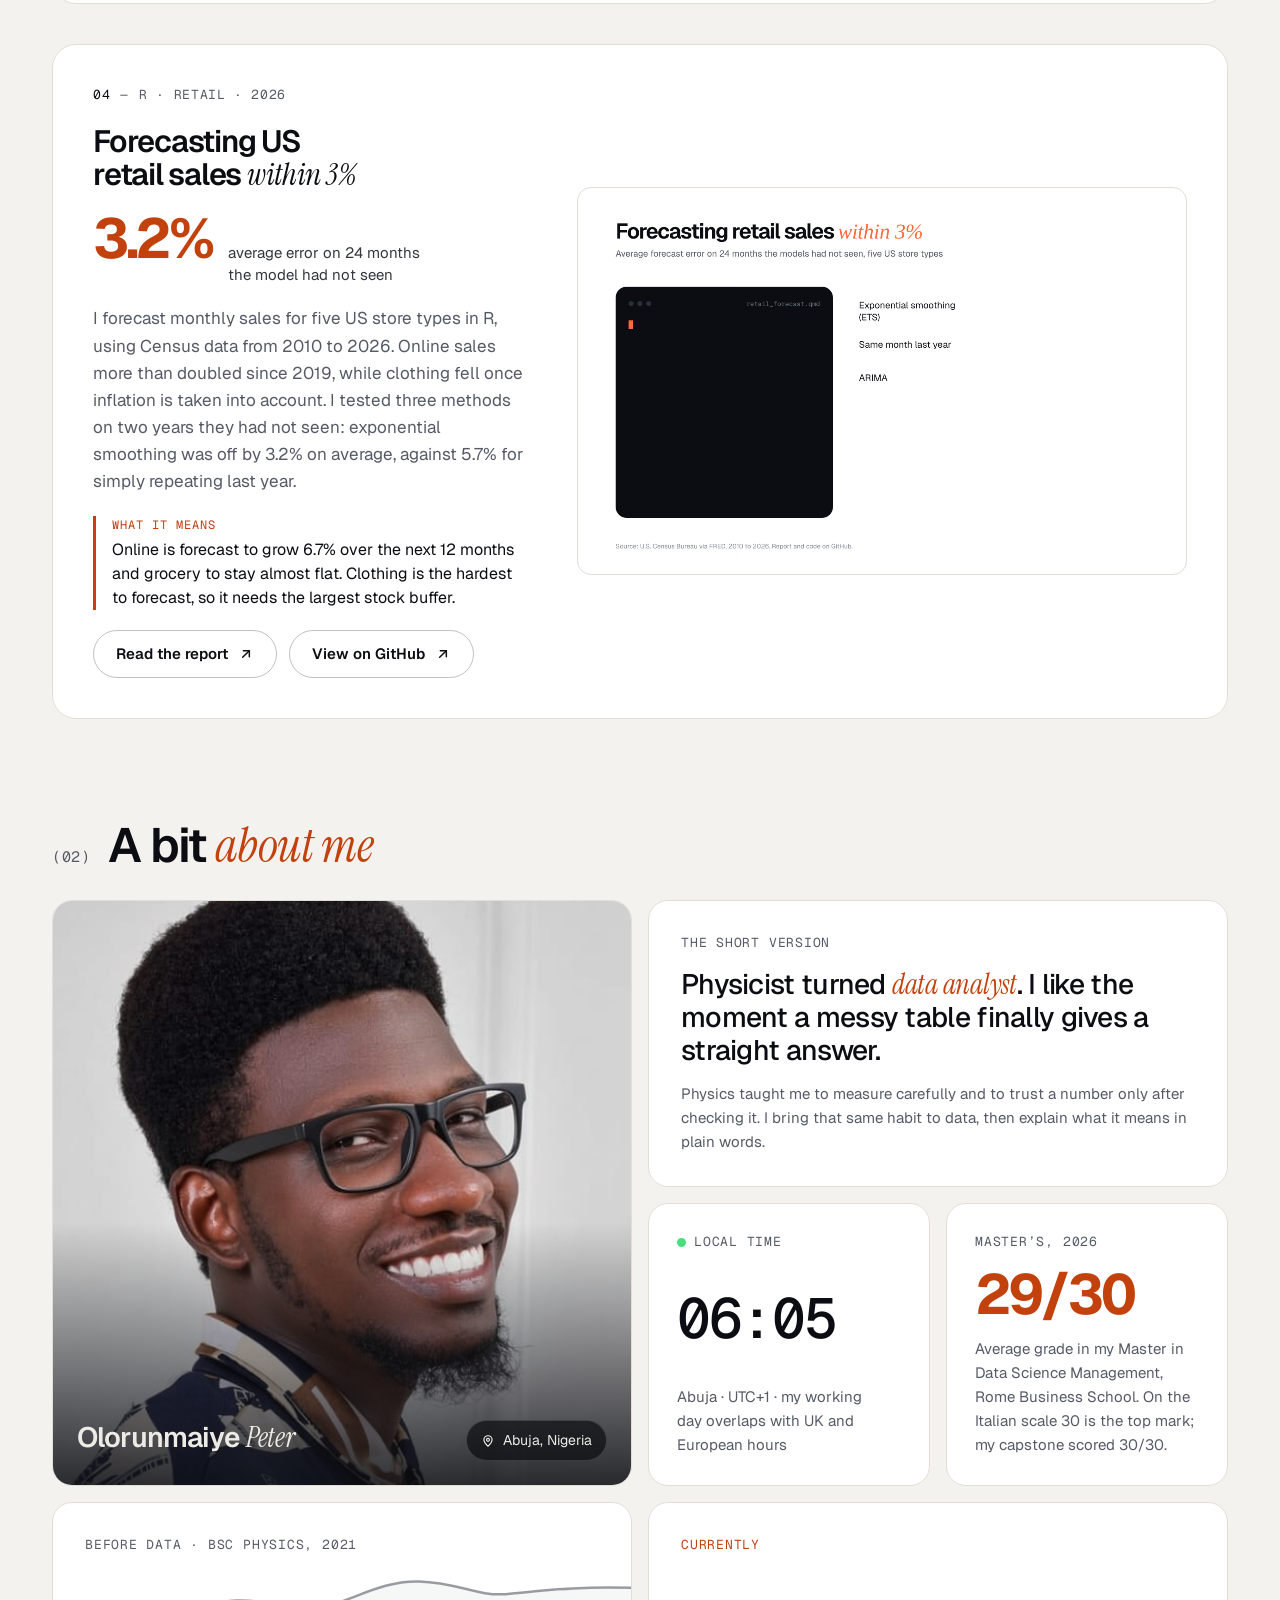
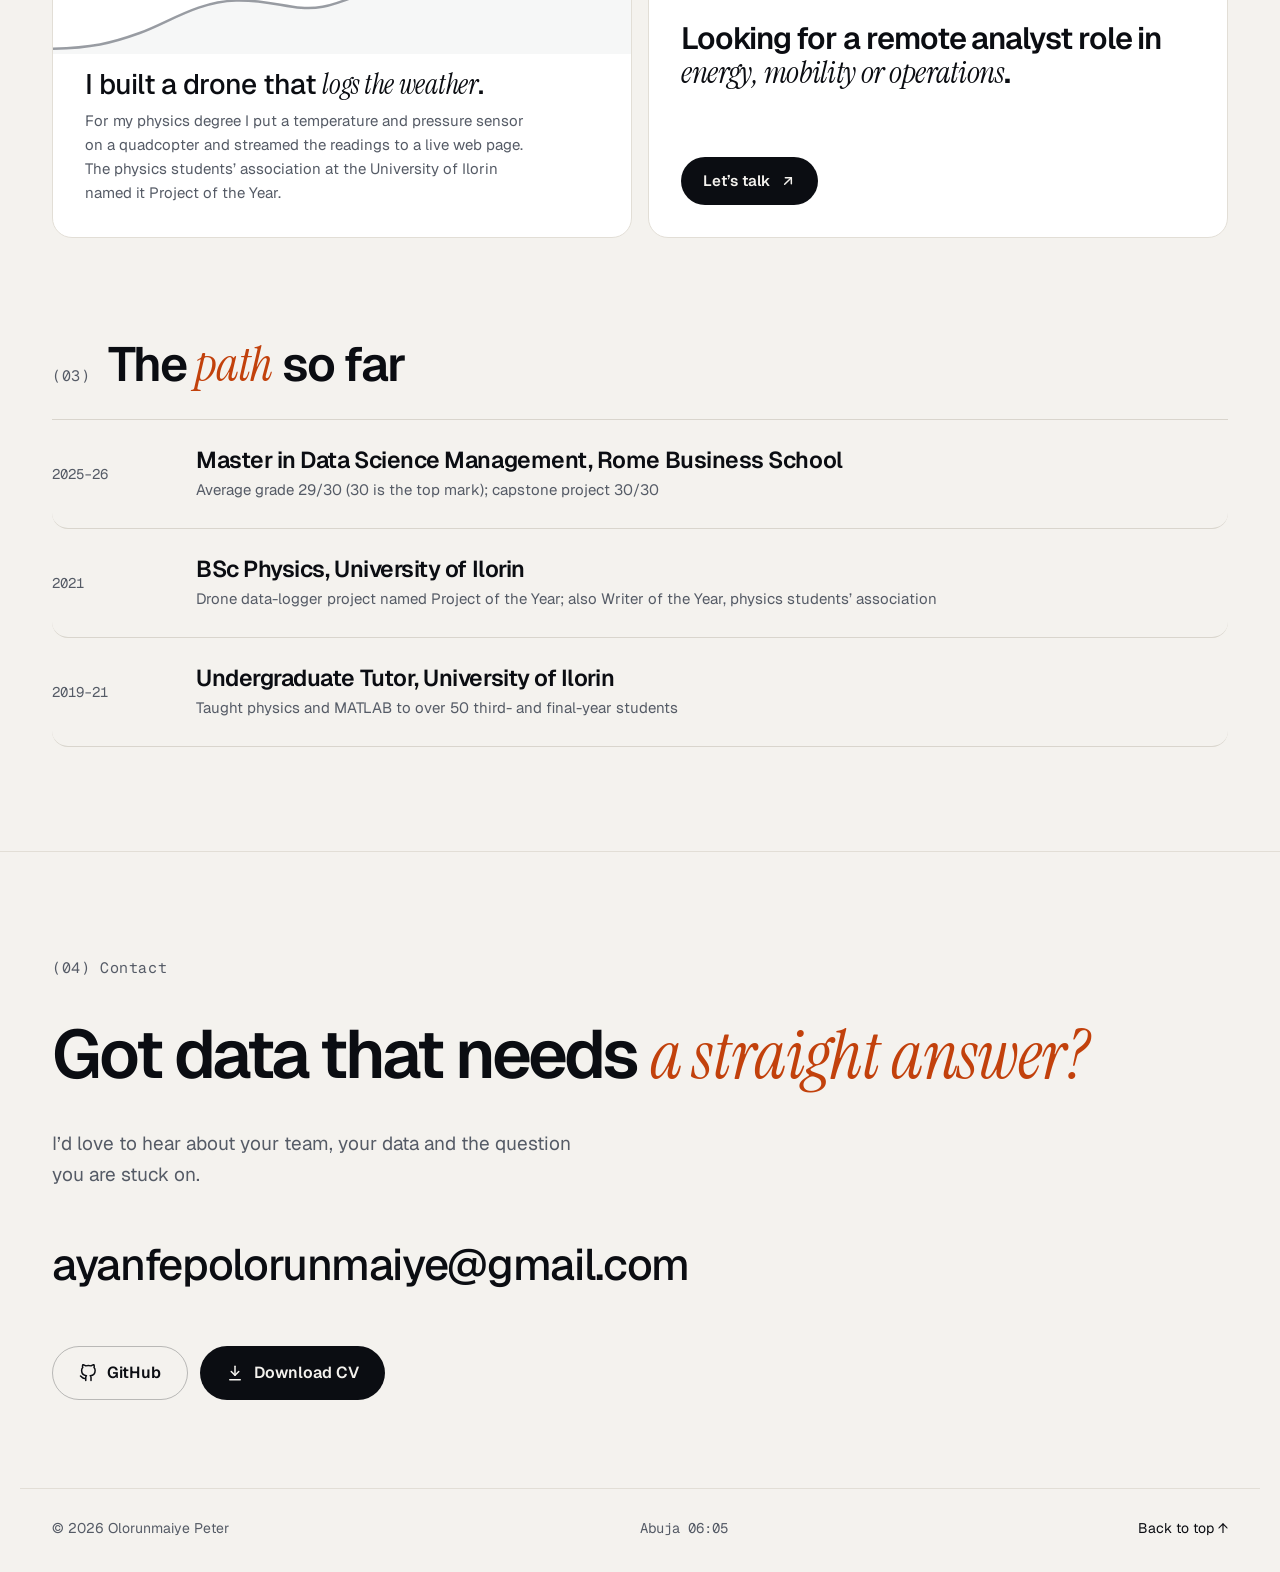
==== commit 9cf7f817: "Add report pages for projects 1 to 3" ====
--- a/index.html
+++ b/index.html
@@ -137,7 +137,10 @@
         <div class="big-stat"><span class="big-num">70%</span><span class="big-label">of orders over a week late got a 1-star review</span></div>
         <p class="card-body">Using SQL on 99,441 orders from a Brazilian online store, I compared each delivery date with the customer’s review. Late orders were only 6.7% of deliveries but accounted for 37% of all 1-star reviews. The five worst states, all in the North-east, ran 14 to 21% late, against 4.5% in São Paulo.</p>
         <p class="takeaway"><span>What I’d do</span>Fix carriers and delivery estimates in those five states first, and flag orders that are at risk of running late before the customer notices.</p>
-        <a href="https://github.com/AyanfeDara/olist-sales-analysis" class="btn btn-outline btn-sm">View on GitHub <svg class="arr" width="16" height="16" viewBox="0 0 24 24" fill="none" stroke="currentColor" stroke-width="2.2" stroke-linecap="round" stroke-linejoin="round" aria-hidden="true"><path d="M7 17L17 7"></path><path d="M8 7h9v9"></path></svg></a>
+        <div class="card-links">
+          <a href="reports/olist.html" class="btn btn-outline btn-sm">Read the report <svg class="arr" width="16" height="16" viewBox="0 0 24 24" fill="none" stroke="currentColor" stroke-width="2.2" stroke-linecap="round" stroke-linejoin="round" aria-hidden="true"><path d="M7 17L17 7"></path><path d="M8 7h9v9"></path></svg></a>
+          <a href="https://github.com/AyanfeDara/olist-sales-analysis" class="btn btn-outline btn-sm">View on GitHub <svg class="arr" width="16" height="16" viewBox="0 0 24 24" fill="none" stroke="currentColor" stroke-width="2.2" stroke-linecap="round" stroke-linejoin="round" aria-hidden="true"><path d="M7 17L17 7"></path><path d="M8 7h9v9"></path></svg></a>
+        </div>
       </div>
       <figure class="shot" style="--tilt: -2deg">
         <video class="loop" muted loop playsinline preload="none" width="1280" height="800" poster="media/olist_poster.webp" aria-label="Animation: a SQL query result, then bars showing the share of 1-star reviews rising from 6.4% for orders over a week early to 69.7% for orders over a week late">
@@ -153,7 +156,10 @@
         <div class="big-stat"><span class="big-num">+20%</span><span class="big-label">electricity per person, while total generation grew 119%</span></div>
         <p class="card-body">I built a three-page Power BI report on 54 African countries from 2000 to 2024. Population grew 83%, so each person’s share only rose from 534 to 639 kWh a year. Of seven large economies, Nigeria has the least electricity per person, and its share from renewables fell from 38% to 25%.</p>
         <p class="takeaway"><span>What it means</span>Total output is the wrong yardstick. Measured per person, Nigeria comes last of the seven, and Ethiopia has overtaken it.</p>
-        <a href="https://github.com/AyanfeDara/africa-electricity-dashboard" class="btn btn-outline btn-sm">View on GitHub <svg class="arr" width="16" height="16" viewBox="0 0 24 24" fill="none" stroke="currentColor" stroke-width="2.2" stroke-linecap="round" stroke-linejoin="round" aria-hidden="true"><path d="M7 17L17 7"></path><path d="M8 7h9v9"></path></svg></a>
+        <div class="card-links">
+          <a href="reports/africa.html" class="btn btn-outline btn-sm">Read the report <svg class="arr" width="16" height="16" viewBox="0 0 24 24" fill="none" stroke="currentColor" stroke-width="2.2" stroke-linecap="round" stroke-linejoin="round" aria-hidden="true"><path d="M7 17L17 7"></path><path d="M8 7h9v9"></path></svg></a>
+          <a href="https://github.com/AyanfeDara/africa-electricity-dashboard" class="btn btn-outline btn-sm">View on GitHub <svg class="arr" width="16" height="16" viewBox="0 0 24 24" fill="none" stroke="currentColor" stroke-width="2.2" stroke-linecap="round" stroke-linejoin="round" aria-hidden="true"><path d="M7 17L17 7"></path><path d="M8 7h9v9"></path></svg></a>
+        </div>
       </div>
       <figure class="shot" style="--tilt: 2deg">
         <video class="loop" muted loop playsinline preload="none" width="1280" height="800" poster="media/energy_poster.webp" aria-label="Animation: electricity per person in seven African countries changes from 2000 to 2024. Nigeria rises from 117 to 161 kWh, the lowest of the seven, and Ethiopia overtakes it">
@@ -169,7 +175,10 @@
         <div class="big-stat"><span class="big-num">50%</span><span class="big-label">of leaving customers reached by calling the riskiest 20%</span></div>
         <p class="card-body">I studied 7,043 telecom customers in Python. Those on month-to-month plans leave 15 times as often as those on two-year contracts (42.7% against 2.8%). I compared two models and used the simpler one, a logistic regression (score 0.85), to rank who to call first. The riskiest 20% hold half of the customers who leave and 55% of the revenue at risk.</p>
         <p class="takeaway"><span>What I’d do</span>Score customers every month, offer the riskiest 20% a longer contract, and test the offer on a small group before rolling it out.</p>
-        <a href="https://github.com/AyanfeDara/telco-churn-analysis" class="btn btn-outline btn-sm">View on GitHub <svg class="arr" width="16" height="16" viewBox="0 0 24 24" fill="none" stroke="currentColor" stroke-width="2.2" stroke-linecap="round" stroke-linejoin="round" aria-hidden="true"><path d="M7 17L17 7"></path><path d="M8 7h9v9"></path></svg></a>
+        <div class="card-links">
+          <a href="reports/churn.html" class="btn btn-outline btn-sm">Read the report <svg class="arr" width="16" height="16" viewBox="0 0 24 24" fill="none" stroke="currentColor" stroke-width="2.2" stroke-linecap="round" stroke-linejoin="round" aria-hidden="true"><path d="M7 17L17 7"></path><path d="M8 7h9v9"></path></svg></a>
+          <a href="https://github.com/AyanfeDara/telco-churn-analysis" class="btn btn-outline btn-sm">View on GitHub <svg class="arr" width="16" height="16" viewBox="0 0 24 24" fill="none" stroke="currentColor" stroke-width="2.2" stroke-linecap="round" stroke-linejoin="round" aria-hidden="true"><path d="M7 17L17 7"></path><path d="M8 7h9v9"></path></svg></a>
+        </div>
       </div>
       <figure class="shot" style="--tilt: -1.5deg">
         <video class="loop" muted loop playsinline preload="none" width="1280" height="800" poster="media/churn_poster.webp" aria-label="Animation: calling the top 10, 20 and 30% of customers ranked by the model reaches 28, 50 and 66% of leavers, against 10, 20 and 30% at random">
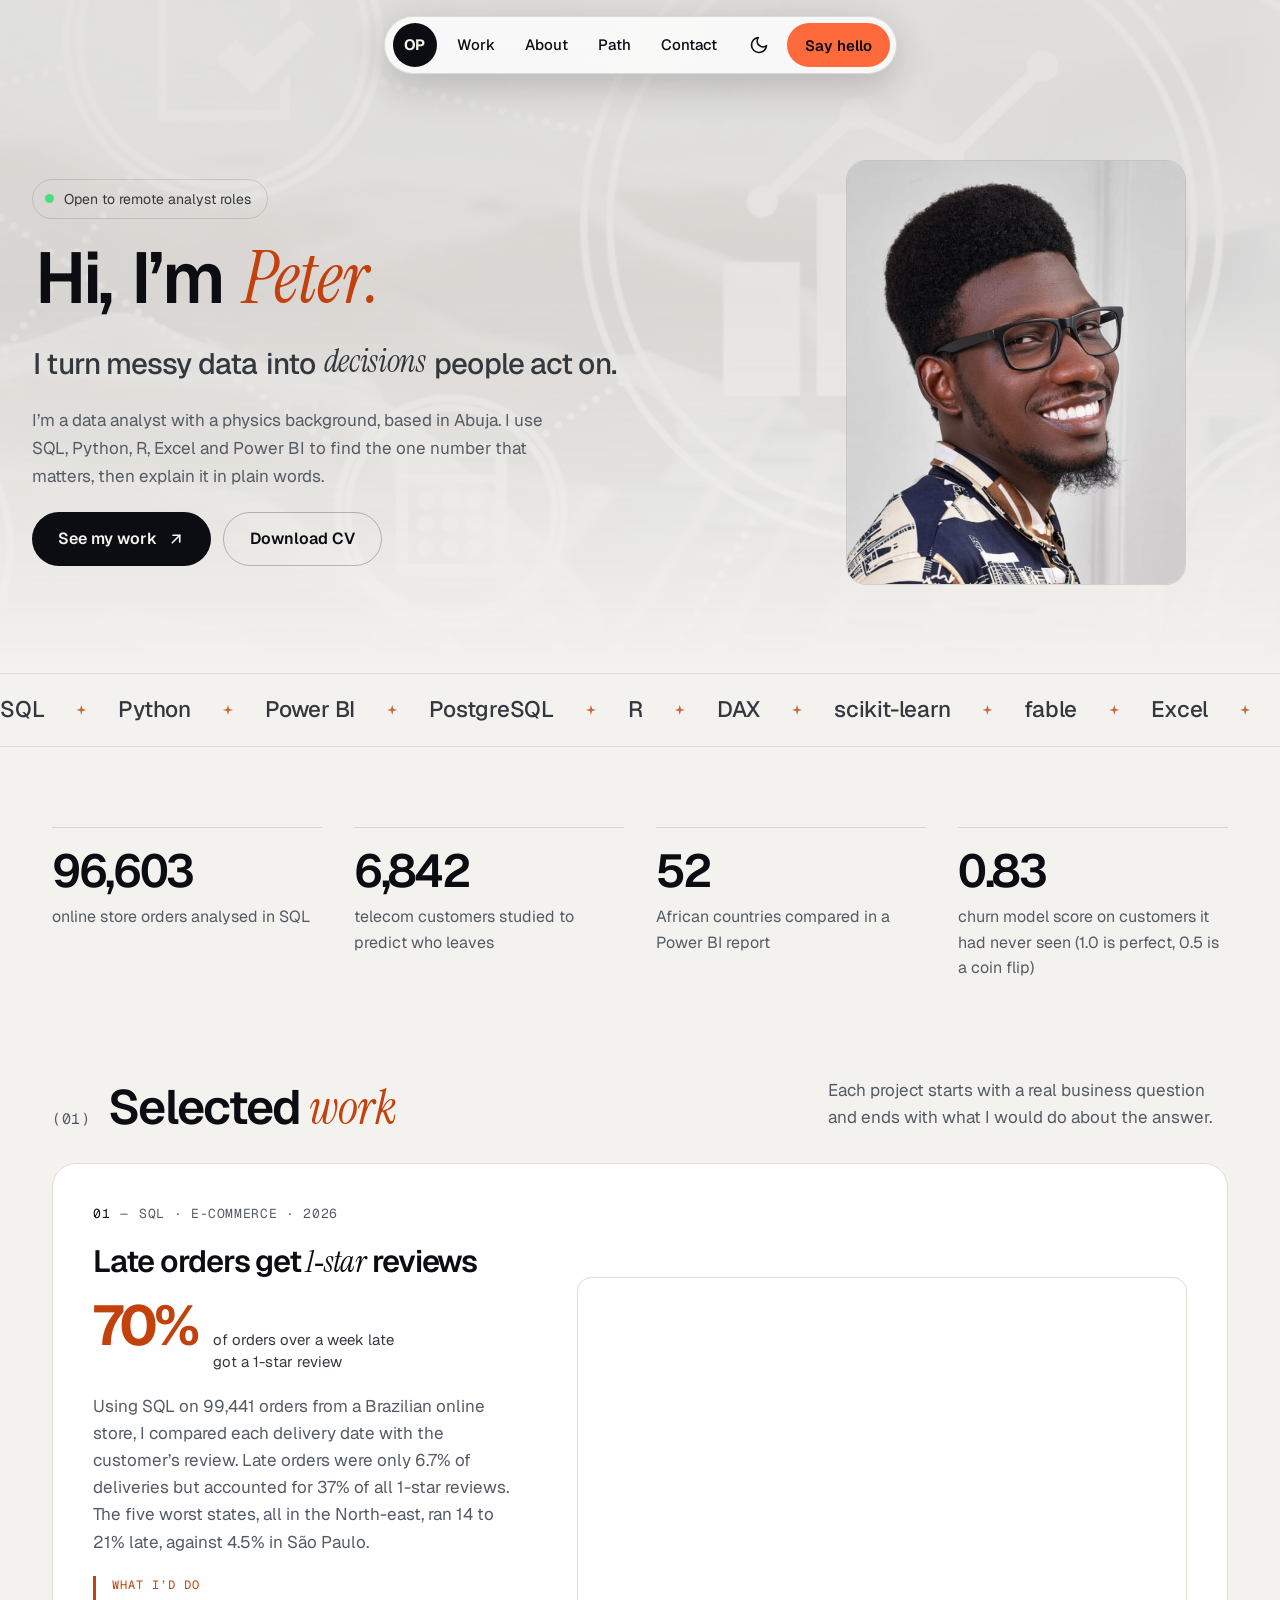
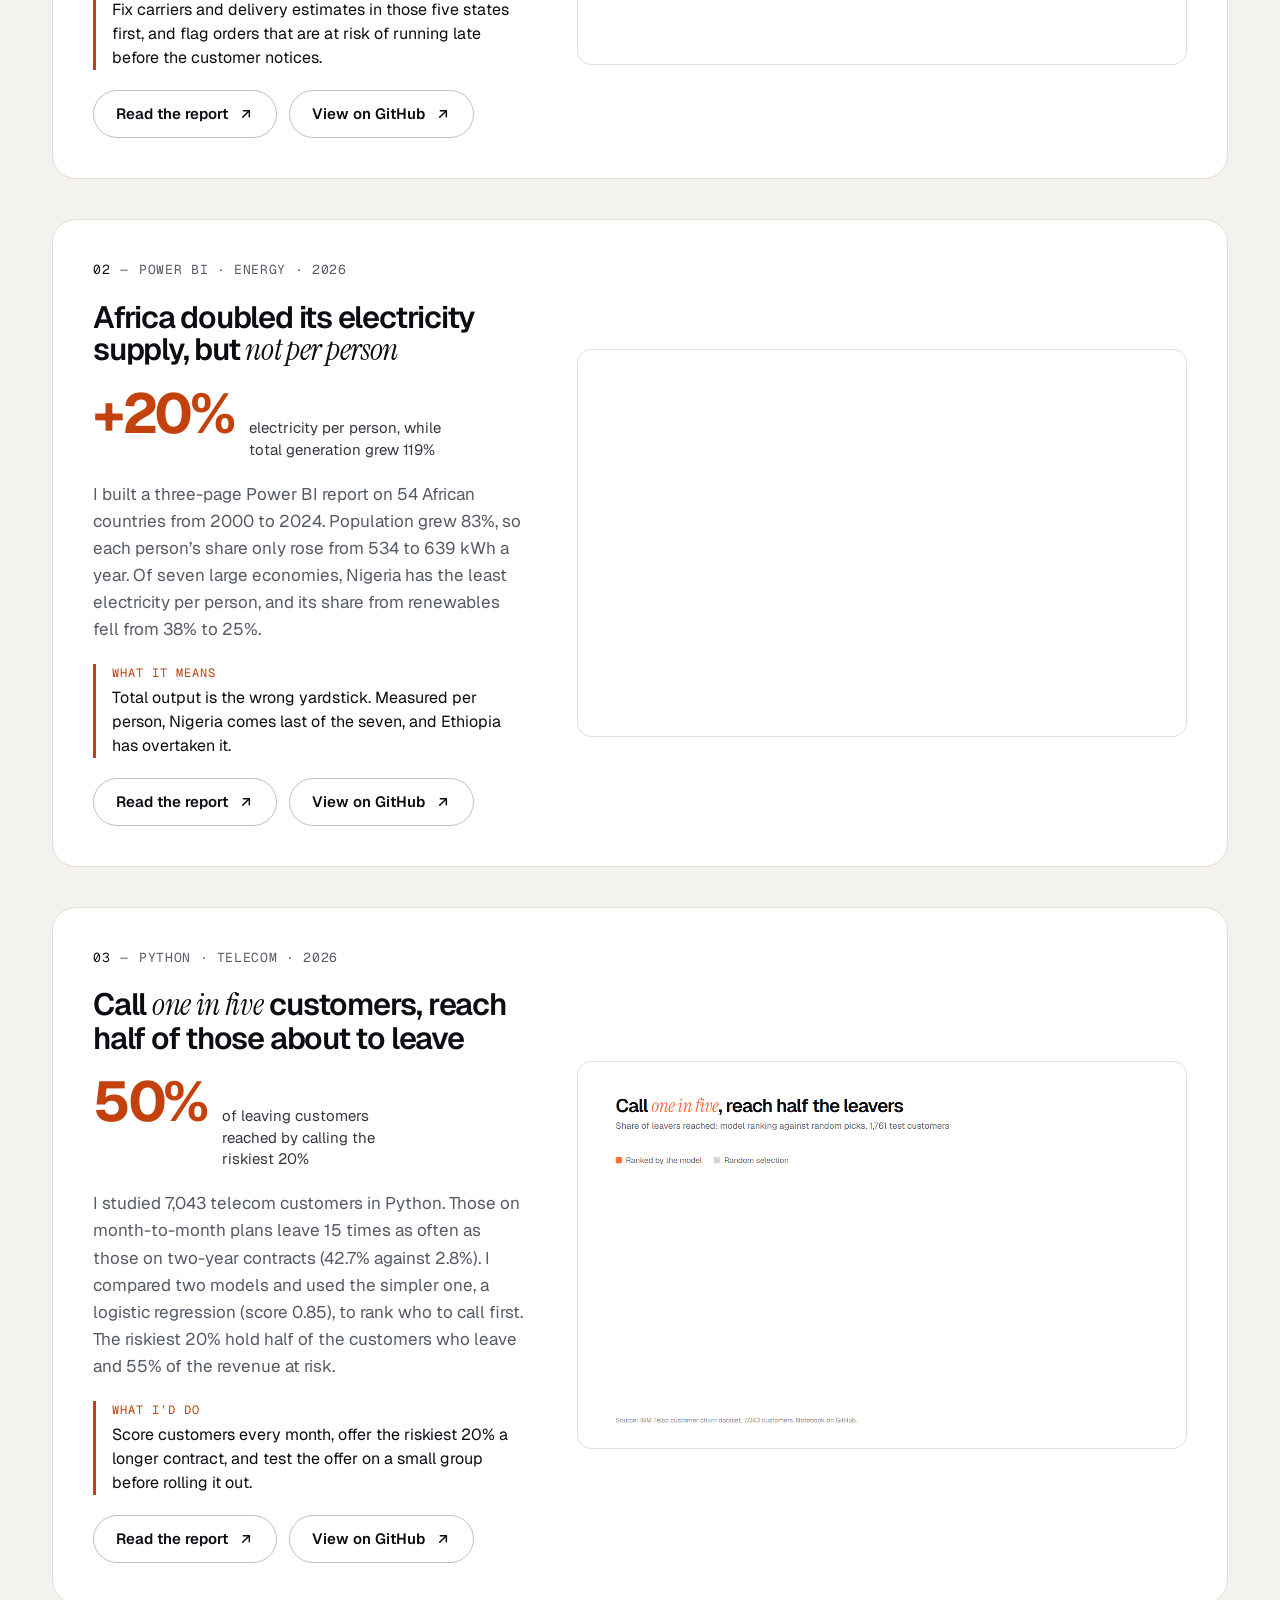
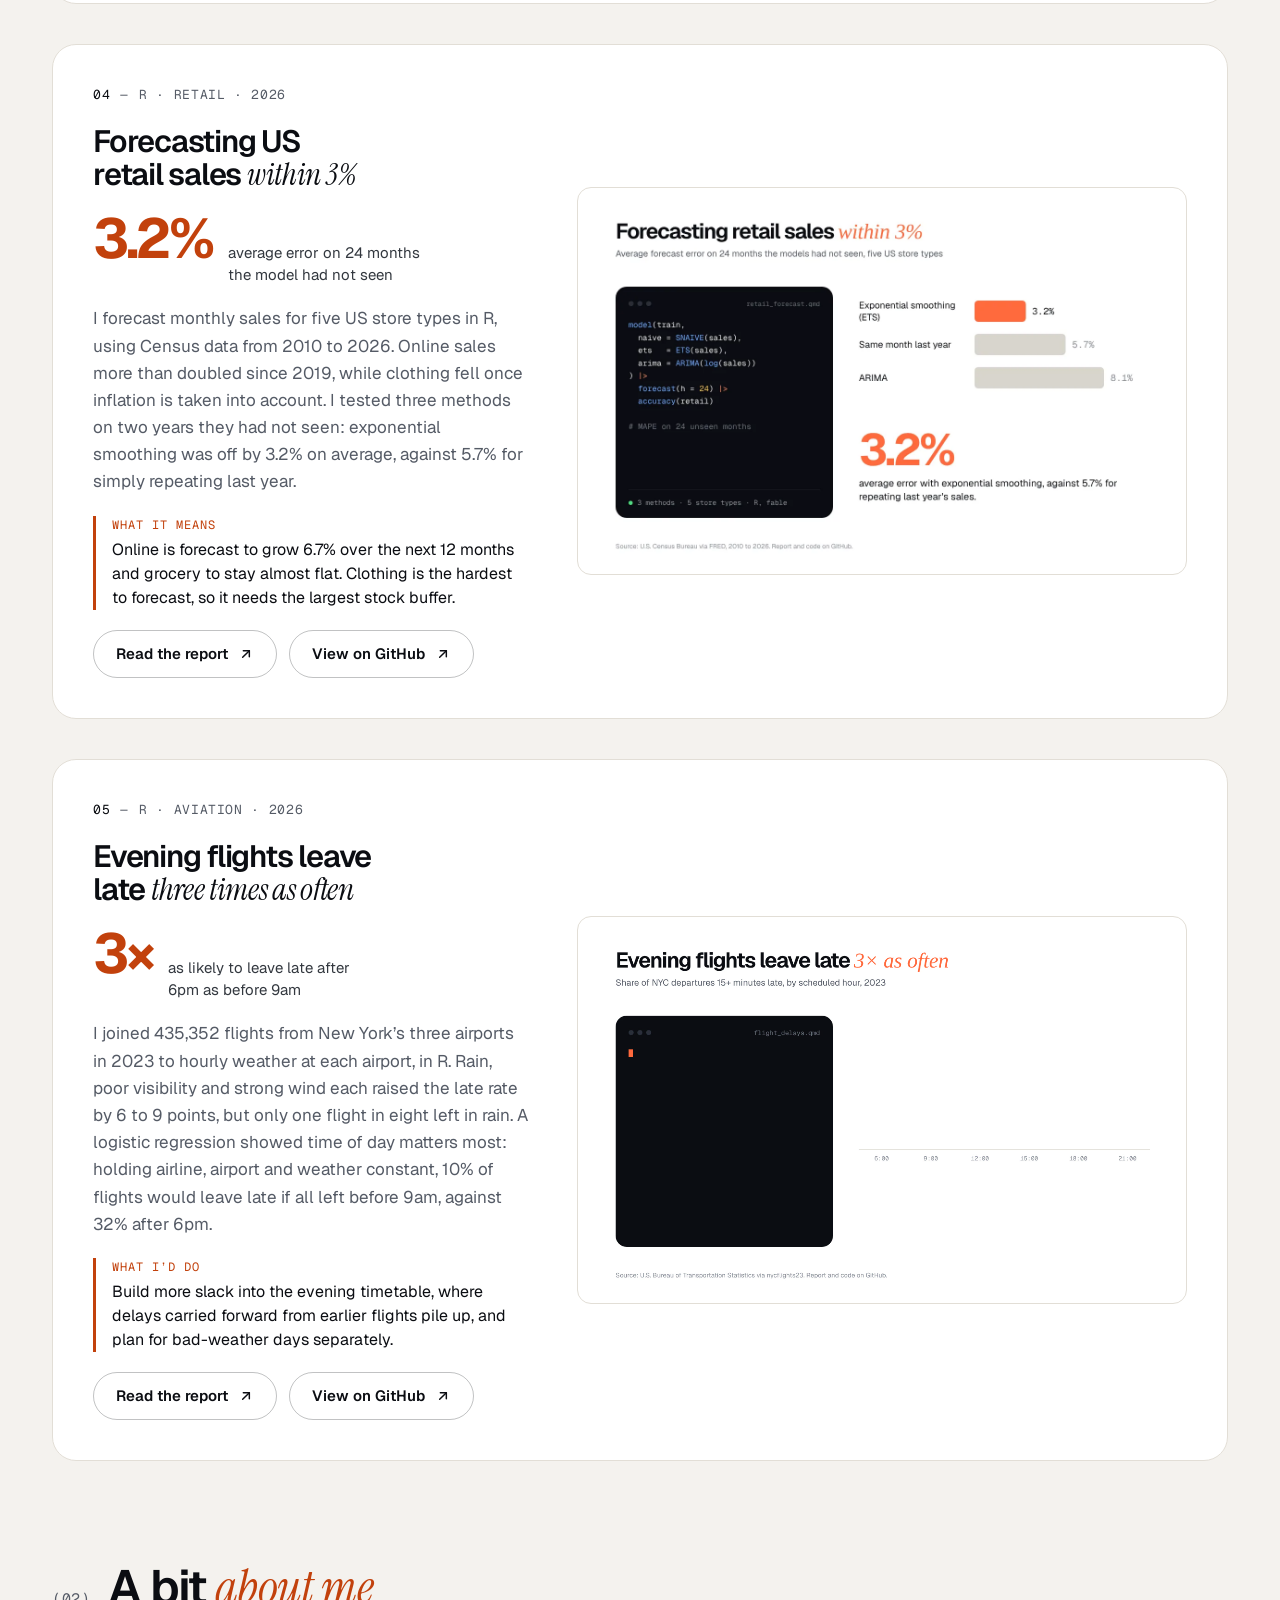
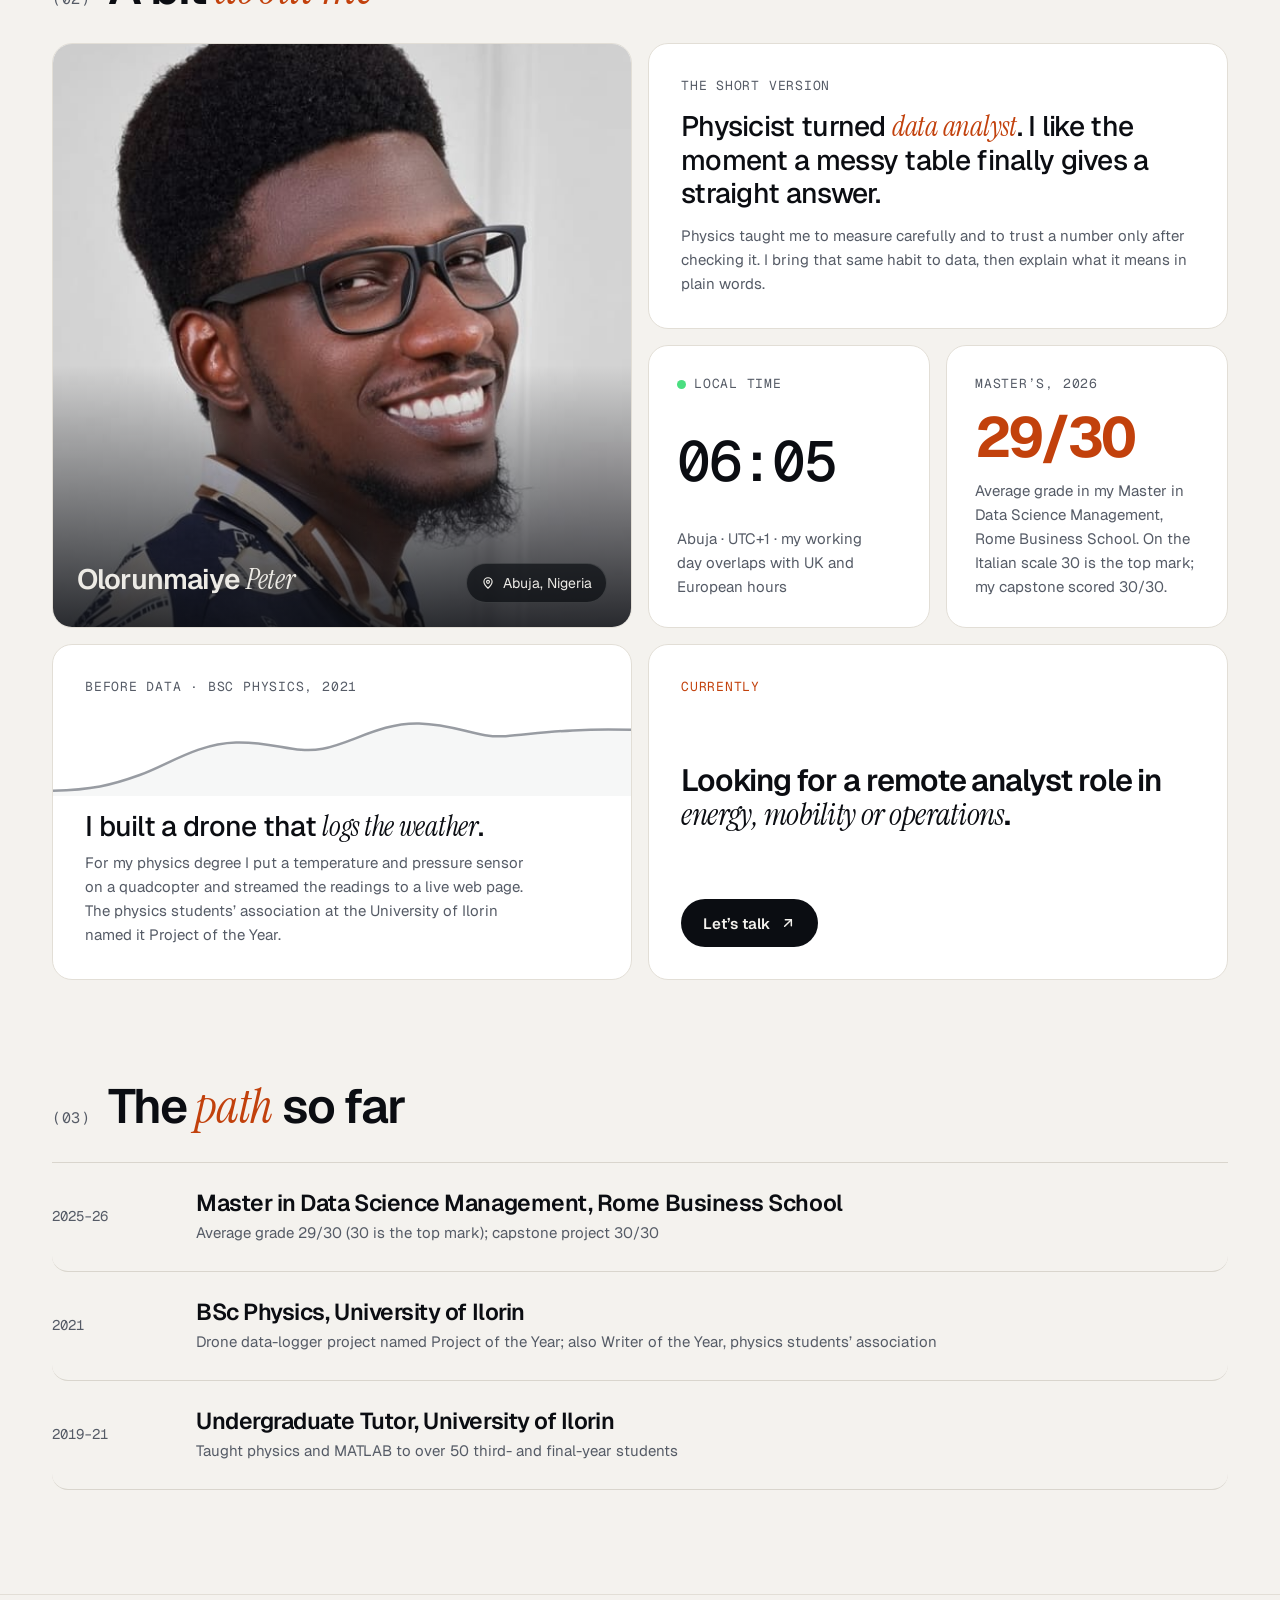
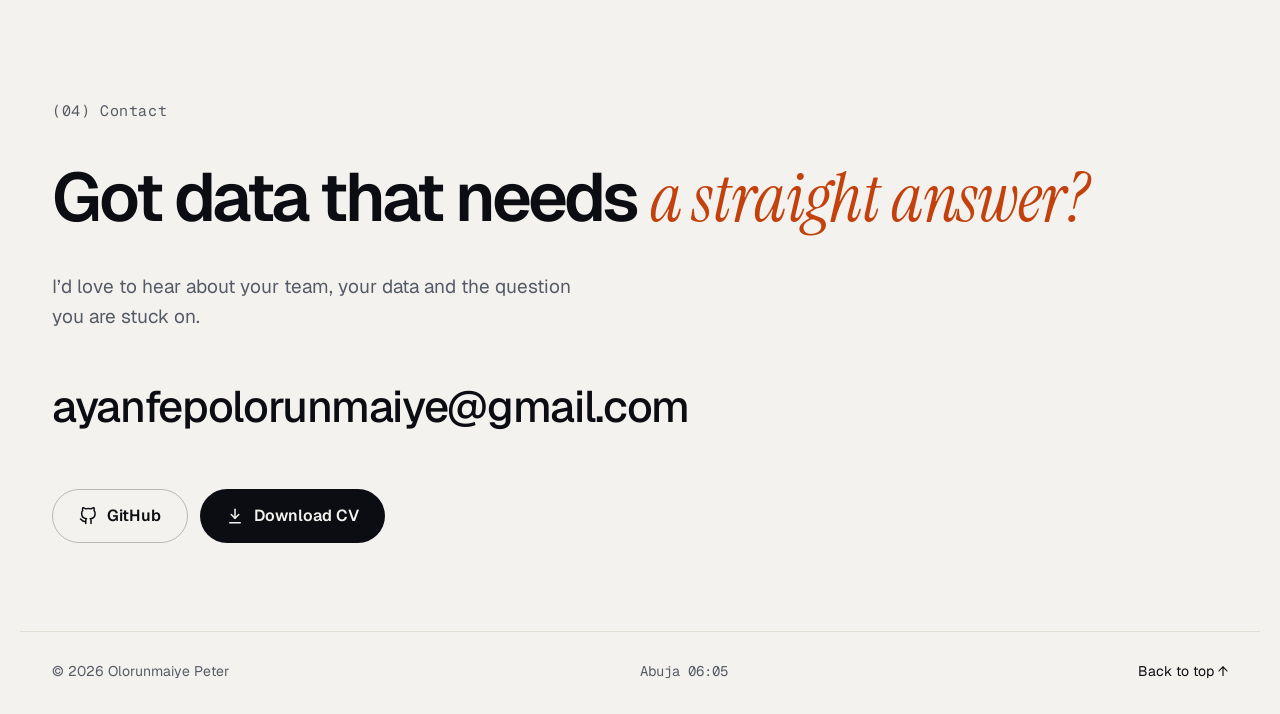
==== commit c4d73e46: "Add project 05: NYC flight delays" ====
--- a/index.html
+++ b/index.html
@@ -8,7 +8,7 @@
 <meta name="theme-color" content="#0B0D12">
 <meta property="og:type" content="website">
 <meta property="og:title" content="Olorunmaiye Peter | Data Analyst">
-<meta property="og:description" content="I turn messy data into decisions people act on. SQL, Python, R and Power BI projects in e-commerce, energy, telecom and retail.">
+<meta property="og:description" content="I turn messy data into decisions people act on. SQL, Python, R and Power BI projects in e-commerce, energy, telecom, retail and aviation.">
 <meta property="og:url" content="https://ayanfedara.github.io/">
 <meta property="og:image" content="https://ayanfedara.github.io/images/og-image.png">
 <meta property="og:image:width" content="1200">
@@ -205,6 +205,25 @@
         </video>
       </figure>
     </article>
+
+    <article class="card card-5">
+      <div class="card-text">
+        <p class="meta"><span class="meta-n">05</span><span aria-hidden="true">—</span><span>R · Aviation · 2026</span></p>
+        <h3 class="card-title">Evening flights leave late <span class="serif">three times as often</span></h3>
+        <div class="big-stat"><span class="big-num">3×</span><span class="big-label">as likely to leave late after 6pm as before 9am</span></div>
+        <p class="card-body">I joined 435,352 flights from New York’s three airports in 2023 to hourly weather at each airport, in R. Rain, poor visibility and strong wind each raised the late rate by 6 to 9 points, but only one flight in eight left in rain. A logistic regression showed time of day matters most: holding airline, airport and weather constant, 10% of flights would leave late if all left before 9am, against 32% after 6pm.</p>
+        <p class="takeaway"><span>What I’d do</span>Build more slack into the evening timetable, where delays carried forward from earlier flights pile up, and plan for bad-weather days separately.</p>
+        <div class="card-links">
+          <a href="https://ayanfedara.github.io/nyc-flight-delays/flight_delays.html" class="btn btn-outline btn-sm">Read the report <svg class="arr" width="16" height="16" viewBox="0 0 24 24" fill="none" stroke="currentColor" stroke-width="2.2" stroke-linecap="round" stroke-linejoin="round" aria-hidden="true"><path d="M7 17L17 7"></path><path d="M8 7h9v9"></path></svg></a>
+          <a href="https://github.com/AyanfeDara/nyc-flight-delays" class="btn btn-outline btn-sm">View on GitHub <svg class="arr" width="16" height="16" viewBox="0 0 24 24" fill="none" stroke="currentColor" stroke-width="2.2" stroke-linecap="round" stroke-linejoin="round" aria-hidden="true"><path d="M7 17L17 7"></path><path d="M8 7h9v9"></path></svg></a>
+        </div>
+      </div>
+      <figure class="shot" style="--tilt: -1.5deg">
+        <video class="loop" muted loop playsinline preload="none" width="1280" height="800" poster="media/flights_poster.webp" aria-label="Animation: R code fits a logistic regression, then bars show the share of NYC departures leaving 15 or more minutes late by scheduled hour, rising from 8.9% at 6:00 to 32.5% at 19:00">
+          <source src="media/flights.mp4" type="video/mp4"><source src="media/flights.webm" type="video/webm">
+        </video>
+      </figure>
+    </article>
   </div>
 </section>
 
--- a/css/styles.css
+++ b/css/styles.css
@@ -496,7 +496,7 @@
 .section-title { font-size: clamp(2rem, 3.8vw, 3rem); letter-spacing: -.04em; }
 
 /* project cards: one neutral surface, one accent, no tilt, no stacking */
-.card, .card-1, .card-2, .card-3, .card-4 {
+.card, .card-1, .card-2, .card-3, .card-4, .card-5 {
   position: relative; top: auto;
   background: var(--surface); border: 1px solid var(--line-soft);
   box-shadow: none; border-radius: 24px; padding: 40px; gap: 48px;
@@ -526,7 +526,7 @@
 }
 @media (max-width: 640px) {
   .hero { padding: 120px 16px 56px; }
-  .card, .card-1, .card-2, .card-3, .card-4 { padding: 24px; }
+  .card, .card-1, .card-2, .card-3, .card-4, .card-5 { padding: 24px; }
   .big-num { font-size: 48px; }
 }
 
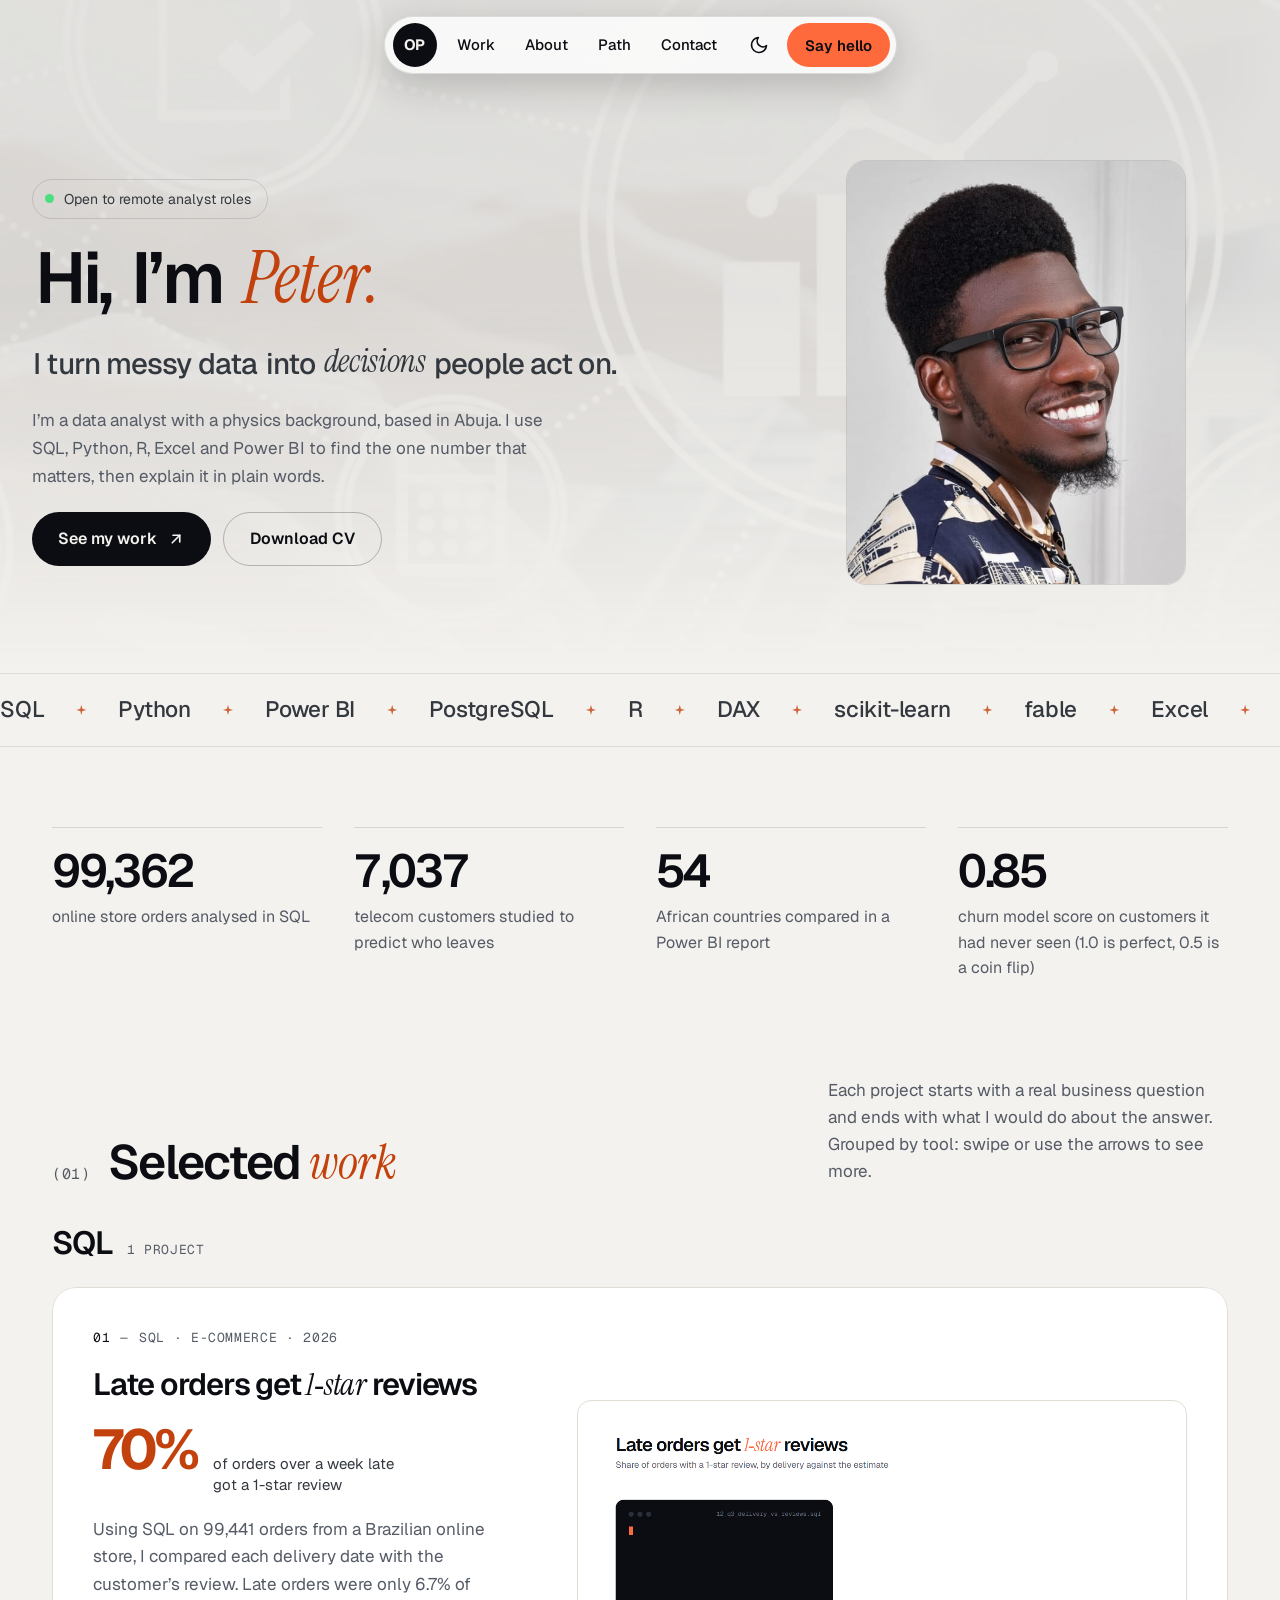
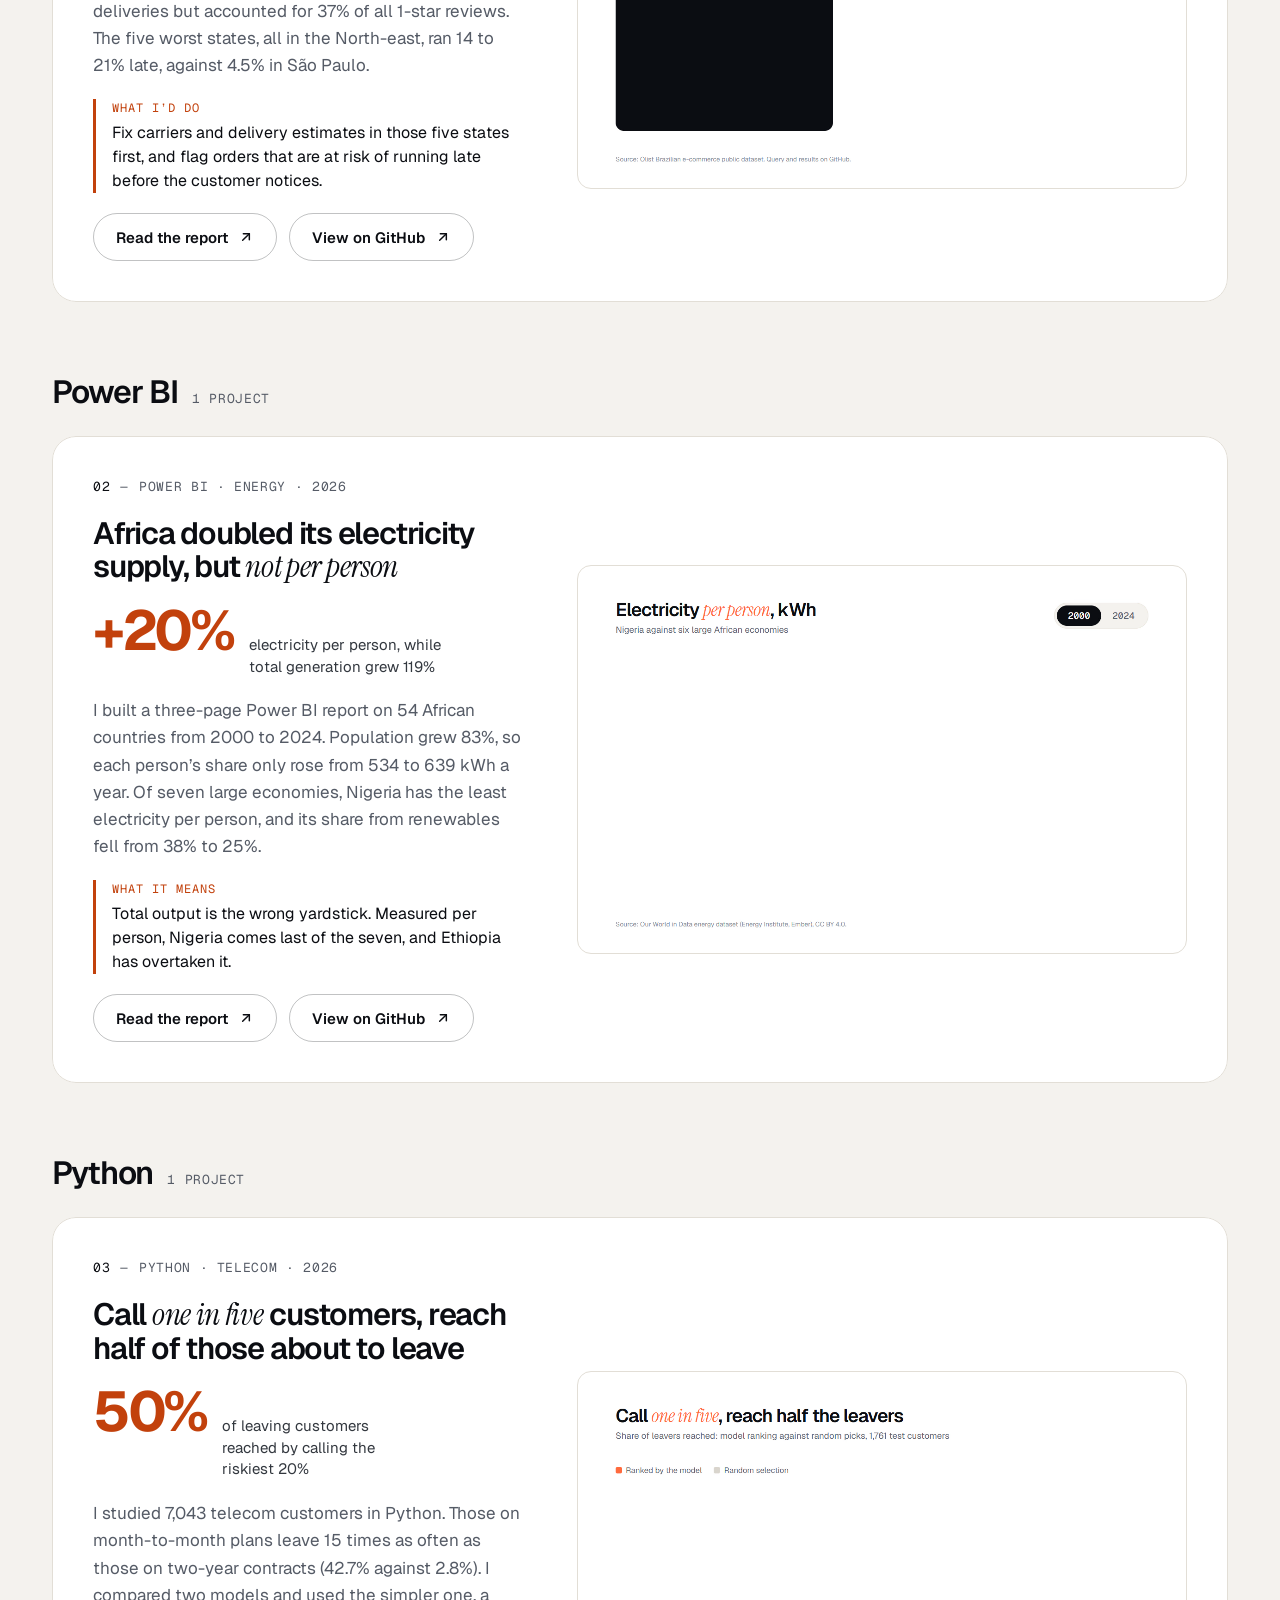
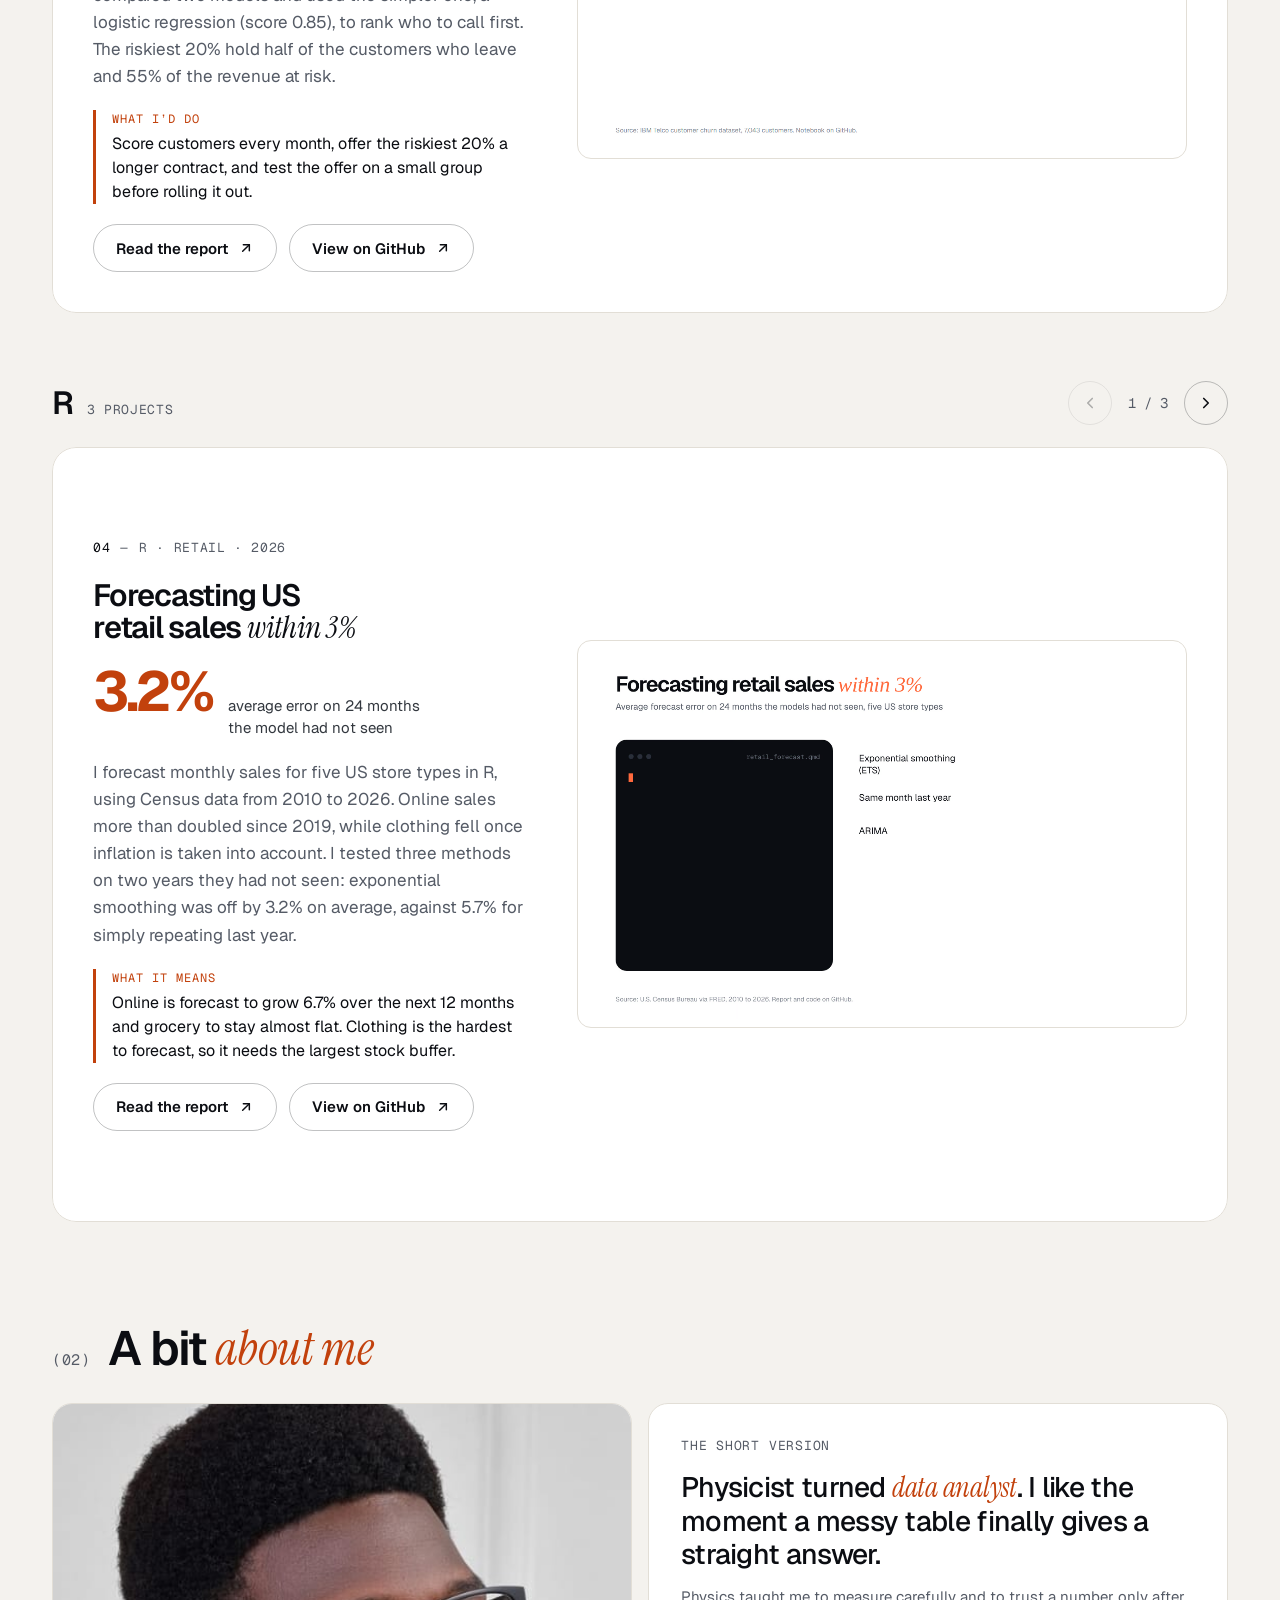
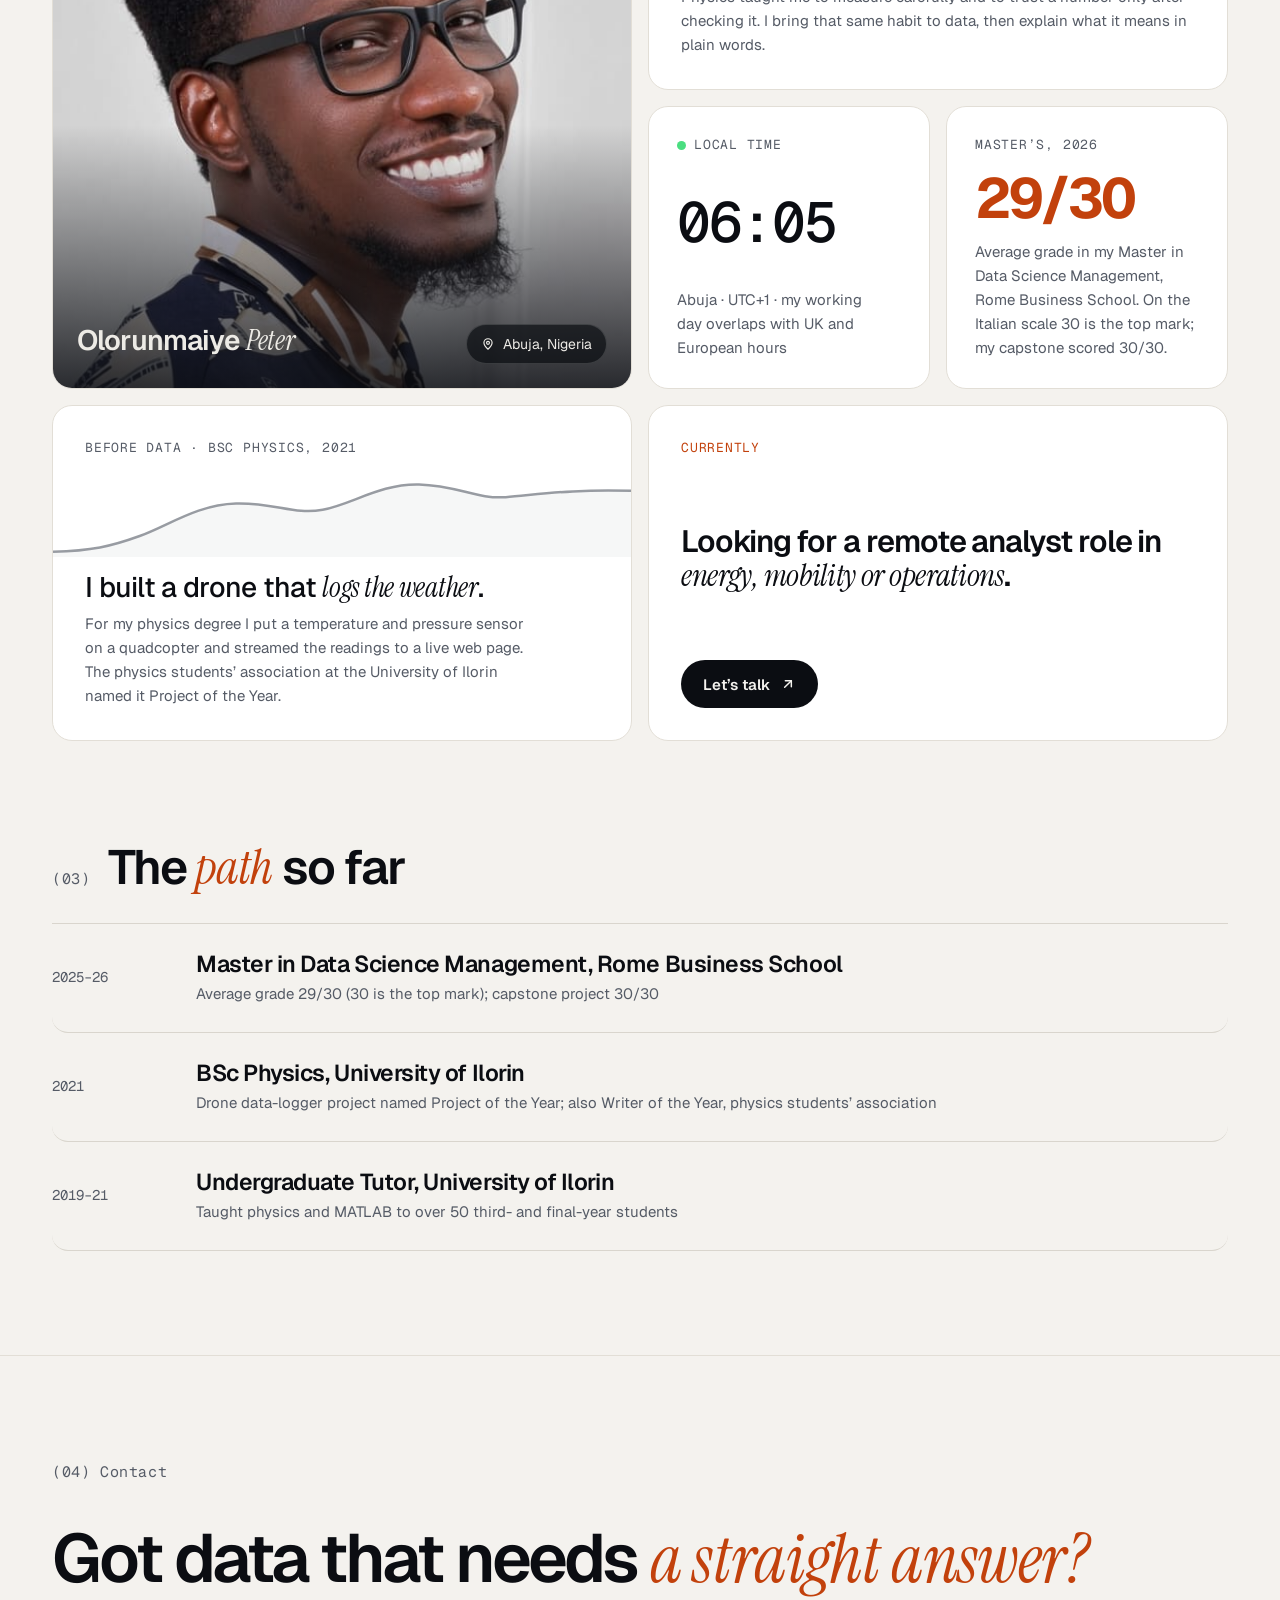
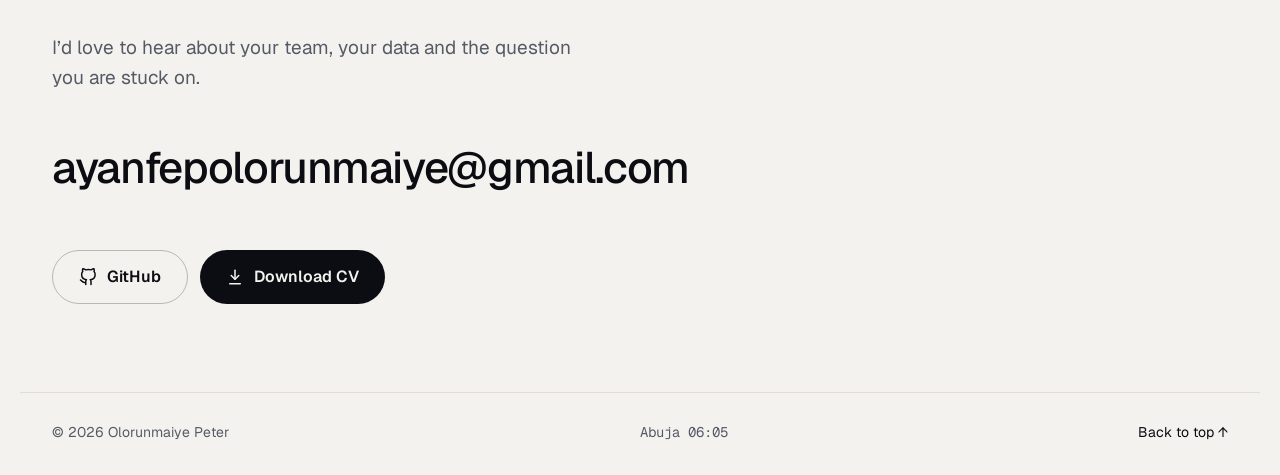
==== commit a5416ce1: "Group projects by tool with auto-sliding rows" ====
--- a/index.html
+++ b/index.html
@@ -8,7 +8,7 @@
 <meta name="theme-color" content="#0B0D12">
 <meta property="og:type" content="website">
 <meta property="og:title" content="Olorunmaiye Peter | Data Analyst">
-<meta property="og:description" content="I turn messy data into decisions people act on. SQL, Python, R and Power BI projects in e-commerce, energy, telecom, retail and aviation.">
+<meta property="og:description" content="I turn messy data into decisions people act on. SQL, Python, R and Power BI projects in e-commerce, energy, telecom, retail, aviation and food prices.">
 <meta property="og:url" content="https://ayanfedara.github.io/">
 <meta property="og:image" content="https://ayanfedara.github.io/images/og-image.png">
 <meta property="og:image:width" content="1200">
@@ -126,104 +126,172 @@
 <section id="work" class="section wrap">
   <div class="section-head reveal">
     <h2 class="section-title"><span class="idx">(01)</span><span>Selected <span class="serif accent-text">work</span></span></h2>
-    <p class="section-note">Each project starts with a real business question and ends with what I would do about the answer.</p>
-  </div>
-
-  <div class="cards">
-    <article class="card card-1">
-      <div class="card-text">
-        <p class="meta"><span class="meta-n">01</span><span aria-hidden="true">—</span><span>SQL · E-commerce · 2026</span></p>
-        <h3 class="card-title">Late orders get <span class="serif">1&#8209;star</span> reviews</h3>
-        <div class="big-stat"><span class="big-num">70%</span><span class="big-label">of orders over a week late got a 1-star review</span></div>
-        <p class="card-body">Using SQL on 99,441 orders from a Brazilian online store, I compared each delivery date with the customer’s review. Late orders were only 6.7% of deliveries but accounted for 37% of all 1-star reviews. The five worst states, all in the North-east, ran 14 to 21% late, against 4.5% in São Paulo.</p>
-        <p class="takeaway"><span>What I’d do</span>Fix carriers and delivery estimates in those five states first, and flag orders that are at risk of running late before the customer notices.</p>
-        <div class="card-links">
-          <a href="reports/olist.html" class="btn btn-outline btn-sm">Read the report <svg class="arr" width="16" height="16" viewBox="0 0 24 24" fill="none" stroke="currentColor" stroke-width="2.2" stroke-linecap="round" stroke-linejoin="round" aria-hidden="true"><path d="M7 17L17 7"></path><path d="M8 7h9v9"></path></svg></a>
-          <a href="https://github.com/AyanfeDara/olist-sales-analysis" class="btn btn-outline btn-sm">View on GitHub <svg class="arr" width="16" height="16" viewBox="0 0 24 24" fill="none" stroke="currentColor" stroke-width="2.2" stroke-linecap="round" stroke-linejoin="round" aria-hidden="true"><path d="M7 17L17 7"></path><path d="M8 7h9v9"></path></svg></a>
-        </div>
-      </div>
-      <figure class="shot" style="--tilt: -2deg">
-        <video class="loop" muted loop playsinline preload="none" width="1280" height="800" poster="media/olist_poster.webp" aria-label="Animation: a SQL query result, then bars showing the share of 1-star reviews rising from 6.4% for orders over a week early to 69.7% for orders over a week late">
-          <source src="media/olist.mp4" type="video/mp4"><source src="media/olist.webm" type="video/webm">
-        </video>
-      </figure>
-    </article>
-
-    <article class="card card-2">
-      <div class="card-text">
-        <p class="meta"><span class="meta-n">02</span><span aria-hidden="true">—</span><span>Power BI · Energy · 2026</span></p>
-        <h3 class="card-title">Africa doubled its electricity supply, but <span class="serif">not per person</span></h3>
-        <div class="big-stat"><span class="big-num">+20%</span><span class="big-label">electricity per person, while total generation grew 119%</span></div>
-        <p class="card-body">I built a three-page Power BI report on 54 African countries from 2000 to 2024. Population grew 83%, so each person’s share only rose from 534 to 639 kWh a year. Of seven large economies, Nigeria has the least electricity per person, and its share from renewables fell from 38% to 25%.</p>
-        <p class="takeaway"><span>What it means</span>Total output is the wrong yardstick. Measured per person, Nigeria comes last of the seven, and Ethiopia has overtaken it.</p>
-        <div class="card-links">
-          <a href="reports/africa.html" class="btn btn-outline btn-sm">Read the report <svg class="arr" width="16" height="16" viewBox="0 0 24 24" fill="none" stroke="currentColor" stroke-width="2.2" stroke-linecap="round" stroke-linejoin="round" aria-hidden="true"><path d="M7 17L17 7"></path><path d="M8 7h9v9"></path></svg></a>
-          <a href="https://github.com/AyanfeDara/africa-electricity-dashboard" class="btn btn-outline btn-sm">View on GitHub <svg class="arr" width="16" height="16" viewBox="0 0 24 24" fill="none" stroke="currentColor" stroke-width="2.2" stroke-linecap="round" stroke-linejoin="round" aria-hidden="true"><path d="M7 17L17 7"></path><path d="M8 7h9v9"></path></svg></a>
-        </div>
-      </div>
-      <figure class="shot" style="--tilt: 2deg">
-        <video class="loop" muted loop playsinline preload="none" width="1280" height="800" poster="media/energy_poster.webp" aria-label="Animation: electricity per person in seven African countries changes from 2000 to 2024. Nigeria rises from 117 to 161 kWh, the lowest of the seven, and Ethiopia overtakes it">
-          <source src="media/energy.mp4" type="video/mp4"><source src="media/energy.webm" type="video/webm">
-        </video>
-      </figure>
-    </article>
-
-    <article class="card card-3">
-      <div class="card-text">
-        <p class="meta"><span class="meta-n">03</span><span aria-hidden="true">—</span><span>Python · Telecom · 2026</span></p>
-        <h3 class="card-title">Call <span class="serif">one in five</span> customers, reach half of those about to leave</h3>
-        <div class="big-stat"><span class="big-num">50%</span><span class="big-label">of leaving customers reached by calling the riskiest 20%</span></div>
-        <p class="card-body">I studied 7,043 telecom customers in Python. Those on month-to-month plans leave 15 times as often as those on two-year contracts (42.7% against 2.8%). I compared two models and used the simpler one, a logistic regression (score 0.85), to rank who to call first. The riskiest 20% hold half of the customers who leave and 55% of the revenue at risk.</p>
-        <p class="takeaway"><span>What I’d do</span>Score customers every month, offer the riskiest 20% a longer contract, and test the offer on a small group before rolling it out.</p>
-        <div class="card-links">
-          <a href="reports/churn.html" class="btn btn-outline btn-sm">Read the report <svg class="arr" width="16" height="16" viewBox="0 0 24 24" fill="none" stroke="currentColor" stroke-width="2.2" stroke-linecap="round" stroke-linejoin="round" aria-hidden="true"><path d="M7 17L17 7"></path><path d="M8 7h9v9"></path></svg></a>
-          <a href="https://github.com/AyanfeDara/telco-churn-analysis" class="btn btn-outline btn-sm">View on GitHub <svg class="arr" width="16" height="16" viewBox="0 0 24 24" fill="none" stroke="currentColor" stroke-width="2.2" stroke-linecap="round" stroke-linejoin="round" aria-hidden="true"><path d="M7 17L17 7"></path><path d="M8 7h9v9"></path></svg></a>
-        </div>
-      </div>
-      <figure class="shot" style="--tilt: -1.5deg">
-        <video class="loop" muted loop playsinline preload="none" width="1280" height="800" poster="media/churn_poster.webp" aria-label="Animation: calling the top 10, 20 and 30% of customers ranked by the model reaches 28, 50 and 66% of leavers, against 10, 20 and 30% at random">
-          <source src="media/churn.mp4" type="video/mp4"><source src="media/churn.webm" type="video/webm">
-        </video>
-      </figure>
-    </article>
-
-    <article class="card card-4">
-      <div class="card-text">
-        <p class="meta"><span class="meta-n">04</span><span aria-hidden="true">—</span><span>R · Retail · 2026</span></p>
-        <h3 class="card-title">Forecasting US retail sales <span class="serif">within 3%</span></h3>
-        <div class="big-stat"><span class="big-num">3.2%</span><span class="big-label">average error on 24 months the model had not seen</span></div>
-        <p class="card-body">I forecast monthly sales for five US store types in R, using Census data from 2010 to 2026. Online sales more than doubled since 2019, while clothing fell once inflation is taken into account. I tested three methods on two years they had not seen: exponential smoothing was off by 3.2% on average, against 5.7% for simply repeating last year.</p>
-        <p class="takeaway"><span>What it means</span>Online is forecast to grow 6.7% over the next 12 months and grocery to stay almost flat. Clothing is the hardest to forecast, so it needs the largest stock buffer.</p>
-        <div class="card-links">
-          <a href="https://ayanfedara.github.io/us-retail-forecast/retail_forecast.html" class="btn btn-outline btn-sm">Read the report <svg class="arr" width="16" height="16" viewBox="0 0 24 24" fill="none" stroke="currentColor" stroke-width="2.2" stroke-linecap="round" stroke-linejoin="round" aria-hidden="true"><path d="M7 17L17 7"></path><path d="M8 7h9v9"></path></svg></a>
-          <a href="https://github.com/AyanfeDara/us-retail-forecast" class="btn btn-outline btn-sm">View on GitHub <svg class="arr" width="16" height="16" viewBox="0 0 24 24" fill="none" stroke="currentColor" stroke-width="2.2" stroke-linecap="round" stroke-linejoin="round" aria-hidden="true"><path d="M7 17L17 7"></path><path d="M8 7h9v9"></path></svg></a>
-        </div>
-      </div>
-      <figure class="shot" style="--tilt: 1.5deg">
-        <video class="loop" muted loop playsinline preload="none" width="1280" height="800" poster="media/retail_poster.webp" aria-label="Animation: R code fits three forecasting methods, then bars show their average error on 24 unseen months: exponential smoothing 3.2%, same month last year 5.7%, ARIMA 8.1%">
-          <source src="media/retail.mp4" type="video/mp4"><source src="media/retail.webm" type="video/webm">
-        </video>
-      </figure>
-    </article>
-
-    <article class="card card-5">
-      <div class="card-text">
-        <p class="meta"><span class="meta-n">05</span><span aria-hidden="true">—</span><span>R · Aviation · 2026</span></p>
-        <h3 class="card-title">Evening flights leave late <span class="serif">three times as often</span></h3>
-        <div class="big-stat"><span class="big-num">3×</span><span class="big-label">as likely to leave late after 6pm as before 9am</span></div>
-        <p class="card-body">I joined 435,352 flights from New York’s three airports in 2023 to hourly weather at each airport, in R. Rain, poor visibility and strong wind each raised the late rate by 6 to 9 points, but only one flight in eight left in rain. A logistic regression showed time of day matters most: holding airline, airport and weather constant, 10% of flights would leave late if all left before 9am, against 32% after 6pm.</p>
-        <p class="takeaway"><span>What I’d do</span>Build more slack into the evening timetable, where delays carried forward from earlier flights pile up, and plan for bad-weather days separately.</p>
-        <div class="card-links">
-          <a href="https://ayanfedara.github.io/nyc-flight-delays/flight_delays.html" class="btn btn-outline btn-sm">Read the report <svg class="arr" width="16" height="16" viewBox="0 0 24 24" fill="none" stroke="currentColor" stroke-width="2.2" stroke-linecap="round" stroke-linejoin="round" aria-hidden="true"><path d="M7 17L17 7"></path><path d="M8 7h9v9"></path></svg></a>
-          <a href="https://github.com/AyanfeDara/nyc-flight-delays" class="btn btn-outline btn-sm">View on GitHub <svg class="arr" width="16" height="16" viewBox="0 0 24 24" fill="none" stroke="currentColor" stroke-width="2.2" stroke-linecap="round" stroke-linejoin="round" aria-hidden="true"><path d="M7 17L17 7"></path><path d="M8 7h9v9"></path></svg></a>
-        </div>
-      </div>
-      <figure class="shot" style="--tilt: -1.5deg">
-        <video class="loop" muted loop playsinline preload="none" width="1280" height="800" poster="media/flights_poster.webp" aria-label="Animation: R code fits a logistic regression, then bars show the share of NYC departures leaving 15 or more minutes late by scheduled hour, rising from 8.9% at 6:00 to 32.5% at 19:00">
-          <source src="media/flights.mp4" type="video/mp4"><source src="media/flights.webm" type="video/webm">
-        </video>
-      </figure>
-    </article>
+    <p class="section-note">Each project starts with a real business question and ends with what I would do about the answer. Grouped by tool: swipe or use the arrows to see more.</p>
+  </div>
+
+  <!--
+    Projects are grouped by tool. Each group slides left and right when it has more than one project.
+    To add a project: copy one <article class="card ..."> block into the right group's <div class="rail">.
+    The counter and arrows update by themselves. For a new tool (for example Excel), copy a whole
+    <div class="tool-group"> block, change the tool name, and keep the order SQL, Power BI, Python, R, Excel.
+  -->
+  <div class="tool-groups">
+    <div class="tool-group">
+      <div class="tool-head">
+        <h3 class="tool-name">SQL <span class="tool-count">1 project</span></h3>
+        <div class="rail-nav">
+          <button type="button" class="rail-btn" data-dir="-1" aria-label="Previous SQL project"><svg width="18" height="18" viewBox="0 0 24 24" fill="none" stroke="currentColor" stroke-width="2.2" stroke-linecap="round" stroke-linejoin="round" aria-hidden="true"><path d="M15 18l-6-6 6-6"></path></svg></button>
+          <span class="rail-pos" aria-live="polite">1 / 1</span>
+          <button type="button" class="rail-btn" data-dir="1" aria-label="Next SQL project"><svg width="18" height="18" viewBox="0 0 24 24" fill="none" stroke="currentColor" stroke-width="2.2" stroke-linecap="round" stroke-linejoin="round" aria-hidden="true"><path d="M9 18l6-6-6-6"></path></svg></button>
+        </div>
+      </div>
+      <div class="rail" tabindex="0" aria-label="SQL projects">
+      <article class="card card-1">
+        <div class="card-text">
+          <p class="meta"><span class="meta-n">01</span><span aria-hidden="true">—</span><span>SQL · E-commerce · 2026</span></p>
+          <h3 class="card-title">Late orders get <span class="serif">1&#8209;star</span> reviews</h3>
+          <div class="big-stat"><span class="big-num">70%</span><span class="big-label">of orders over a week late got a 1-star review</span></div>
+          <p class="card-body">Using SQL on 99,441 orders from a Brazilian online store, I compared each delivery date with the customer’s review. Late orders were only 6.7% of deliveries but accounted for 37% of all 1-star reviews. The five worst states, all in the North-east, ran 14 to 21% late, against 4.5% in São Paulo.</p>
+          <p class="takeaway"><span>What I’d do</span>Fix carriers and delivery estimates in those five states first, and flag orders that are at risk of running late before the customer notices.</p>
+          <div class="card-links">
+            <a href="reports/olist.html" class="btn btn-outline btn-sm">Read the report <svg class="arr" width="16" height="16" viewBox="0 0 24 24" fill="none" stroke="currentColor" stroke-width="2.2" stroke-linecap="round" stroke-linejoin="round" aria-hidden="true"><path d="M7 17L17 7"></path><path d="M8 7h9v9"></path></svg></a>
+            <a href="https://github.com/AyanfeDara/olist-sales-analysis" class="btn btn-outline btn-sm">View on GitHub <svg class="arr" width="16" height="16" viewBox="0 0 24 24" fill="none" stroke="currentColor" stroke-width="2.2" stroke-linecap="round" stroke-linejoin="round" aria-hidden="true"><path d="M7 17L17 7"></path><path d="M8 7h9v9"></path></svg></a>
+          </div>
+        </div>
+        <figure class="shot" style="--tilt: -2deg">
+          <video class="loop" muted loop playsinline preload="none" width="1280" height="800" poster="media/olist_poster.webp" aria-label="Animation: a SQL query result, then bars showing the share of 1-star reviews rising from 6.4% for orders over a week early to 69.7% for orders over a week late">
+            <source src="media/olist.mp4" type="video/mp4"><source src="media/olist.webm" type="video/webm">
+          </video>
+        </figure>
+      </article>
+      </div>
+    </div>
+    <div class="tool-group">
+      <div class="tool-head">
+        <h3 class="tool-name">Power BI <span class="tool-count">1 project</span></h3>
+        <div class="rail-nav">
+          <button type="button" class="rail-btn" data-dir="-1" aria-label="Previous Power BI project"><svg width="18" height="18" viewBox="0 0 24 24" fill="none" stroke="currentColor" stroke-width="2.2" stroke-linecap="round" stroke-linejoin="round" aria-hidden="true"><path d="M15 18l-6-6 6-6"></path></svg></button>
+          <span class="rail-pos" aria-live="polite">1 / 1</span>
+          <button type="button" class="rail-btn" data-dir="1" aria-label="Next Power BI project"><svg width="18" height="18" viewBox="0 0 24 24" fill="none" stroke="currentColor" stroke-width="2.2" stroke-linecap="round" stroke-linejoin="round" aria-hidden="true"><path d="M9 18l6-6-6-6"></path></svg></button>
+        </div>
+      </div>
+      <div class="rail" tabindex="0" aria-label="Power BI projects">
+      <article class="card card-2">
+        <div class="card-text">
+          <p class="meta"><span class="meta-n">02</span><span aria-hidden="true">—</span><span>Power BI · Energy · 2026</span></p>
+          <h3 class="card-title">Africa doubled its electricity supply, but <span class="serif">not per person</span></h3>
+          <div class="big-stat"><span class="big-num">+20%</span><span class="big-label">electricity per person, while total generation grew 119%</span></div>
+          <p class="card-body">I built a three-page Power BI report on 54 African countries from 2000 to 2024. Population grew 83%, so each person’s share only rose from 534 to 639 kWh a year. Of seven large economies, Nigeria has the least electricity per person, and its share from renewables fell from 38% to 25%.</p>
+          <p class="takeaway"><span>What it means</span>Total output is the wrong yardstick. Measured per person, Nigeria comes last of the seven, and Ethiopia has overtaken it.</p>
+          <div class="card-links">
+            <a href="reports/africa.html" class="btn btn-outline btn-sm">Read the report <svg class="arr" width="16" height="16" viewBox="0 0 24 24" fill="none" stroke="currentColor" stroke-width="2.2" stroke-linecap="round" stroke-linejoin="round" aria-hidden="true"><path d="M7 17L17 7"></path><path d="M8 7h9v9"></path></svg></a>
+            <a href="https://github.com/AyanfeDara/africa-electricity-dashboard" class="btn btn-outline btn-sm">View on GitHub <svg class="arr" width="16" height="16" viewBox="0 0 24 24" fill="none" stroke="currentColor" stroke-width="2.2" stroke-linecap="round" stroke-linejoin="round" aria-hidden="true"><path d="M7 17L17 7"></path><path d="M8 7h9v9"></path></svg></a>
+          </div>
+        </div>
+        <figure class="shot" style="--tilt: 2deg">
+          <video class="loop" muted loop playsinline preload="none" width="1280" height="800" poster="media/energy_poster.webp" aria-label="Animation: electricity per person in seven African countries changes from 2000 to 2024. Nigeria rises from 117 to 161 kWh, the lowest of the seven, and Ethiopia overtakes it">
+            <source src="media/energy.mp4" type="video/mp4"><source src="media/energy.webm" type="video/webm">
+          </video>
+        </figure>
+      </article>
+      </div>
+    </div>
+    <div class="tool-group">
+      <div class="tool-head">
+        <h3 class="tool-name">Python <span class="tool-count">1 project</span></h3>
+        <div class="rail-nav">
+          <button type="button" class="rail-btn" data-dir="-1" aria-label="Previous Python project"><svg width="18" height="18" viewBox="0 0 24 24" fill="none" stroke="currentColor" stroke-width="2.2" stroke-linecap="round" stroke-linejoin="round" aria-hidden="true"><path d="M15 18l-6-6 6-6"></path></svg></button>
+          <span class="rail-pos" aria-live="polite">1 / 1</span>
+          <button type="button" class="rail-btn" data-dir="1" aria-label="Next Python project"><svg width="18" height="18" viewBox="0 0 24 24" fill="none" stroke="currentColor" stroke-width="2.2" stroke-linecap="round" stroke-linejoin="round" aria-hidden="true"><path d="M9 18l6-6-6-6"></path></svg></button>
+        </div>
+      </div>
+      <div class="rail" tabindex="0" aria-label="Python projects">
+      <article class="card card-3">
+        <div class="card-text">
+          <p class="meta"><span class="meta-n">03</span><span aria-hidden="true">—</span><span>Python · Telecom · 2026</span></p>
+          <h3 class="card-title">Call <span class="serif">one in five</span> customers, reach half of those about to leave</h3>
+          <div class="big-stat"><span class="big-num">50%</span><span class="big-label">of leaving customers reached by calling the riskiest 20%</span></div>
+          <p class="card-body">I studied 7,043 telecom customers in Python. Those on month-to-month plans leave 15 times as often as those on two-year contracts (42.7% against 2.8%). I compared two models and used the simpler one, a logistic regression (score 0.85), to rank who to call first. The riskiest 20% hold half of the customers who leave and 55% of the revenue at risk.</p>
+          <p class="takeaway"><span>What I’d do</span>Score customers every month, offer the riskiest 20% a longer contract, and test the offer on a small group before rolling it out.</p>
+          <div class="card-links">
+            <a href="reports/churn.html" class="btn btn-outline btn-sm">Read the report <svg class="arr" width="16" height="16" viewBox="0 0 24 24" fill="none" stroke="currentColor" stroke-width="2.2" stroke-linecap="round" stroke-linejoin="round" aria-hidden="true"><path d="M7 17L17 7"></path><path d="M8 7h9v9"></path></svg></a>
+            <a href="https://github.com/AyanfeDara/telco-churn-analysis" class="btn btn-outline btn-sm">View on GitHub <svg class="arr" width="16" height="16" viewBox="0 0 24 24" fill="none" stroke="currentColor" stroke-width="2.2" stroke-linecap="round" stroke-linejoin="round" aria-hidden="true"><path d="M7 17L17 7"></path><path d="M8 7h9v9"></path></svg></a>
+          </div>
+        </div>
+        <figure class="shot" style="--tilt: -1.5deg">
+          <video class="loop" muted loop playsinline preload="none" width="1280" height="800" poster="media/churn_poster.webp" aria-label="Animation: calling the top 10, 20 and 30% of customers ranked by the model reaches 28, 50 and 66% of leavers, against 10, 20 and 30% at random">
+            <source src="media/churn.mp4" type="video/mp4"><source src="media/churn.webm" type="video/webm">
+          </video>
+        </figure>
+      </article>
+      </div>
+    </div>
+    <div class="tool-group">
+      <div class="tool-head">
+        <h3 class="tool-name">R <span class="tool-count">3 projects</span></h3>
+        <div class="rail-nav">
+          <button type="button" class="rail-btn" data-dir="-1" aria-label="Previous R project"><svg width="18" height="18" viewBox="0 0 24 24" fill="none" stroke="currentColor" stroke-width="2.2" stroke-linecap="round" stroke-linejoin="round" aria-hidden="true"><path d="M15 18l-6-6 6-6"></path></svg></button>
+          <span class="rail-pos" aria-live="polite">1 / 3</span>
+          <button type="button" class="rail-btn" data-dir="1" aria-label="Next R project"><svg width="18" height="18" viewBox="0 0 24 24" fill="none" stroke="currentColor" stroke-width="2.2" stroke-linecap="round" stroke-linejoin="round" aria-hidden="true"><path d="M9 18l6-6-6-6"></path></svg></button>
+        </div>
+      </div>
+      <div class="rail" tabindex="0" aria-label="R projects">
+      <article class="card card-4">
+        <div class="card-text">
+          <p class="meta"><span class="meta-n">04</span><span aria-hidden="true">—</span><span>R · Retail · 2026</span></p>
+          <h3 class="card-title">Forecasting US retail sales <span class="serif">within 3%</span></h3>
+          <div class="big-stat"><span class="big-num">3.2%</span><span class="big-label">average error on 24 months the model had not seen</span></div>
+          <p class="card-body">I forecast monthly sales for five US store types in R, using Census data from 2010 to 2026. Online sales more than doubled since 2019, while clothing fell once inflation is taken into account. I tested three methods on two years they had not seen: exponential smoothing was off by 3.2% on average, against 5.7% for simply repeating last year.</p>
+          <p class="takeaway"><span>What it means</span>Online is forecast to grow 6.7% over the next 12 months and grocery to stay almost flat. Clothing is the hardest to forecast, so it needs the largest stock buffer.</p>
+          <div class="card-links">
+            <a href="https://ayanfedara.github.io/us-retail-forecast/retail_forecast.html" class="btn btn-outline btn-sm">Read the report <svg class="arr" width="16" height="16" viewBox="0 0 24 24" fill="none" stroke="currentColor" stroke-width="2.2" stroke-linecap="round" stroke-linejoin="round" aria-hidden="true"><path d="M7 17L17 7"></path><path d="M8 7h9v9"></path></svg></a>
+            <a href="https://github.com/AyanfeDara/us-retail-forecast" class="btn btn-outline btn-sm">View on GitHub <svg class="arr" width="16" height="16" viewBox="0 0 24 24" fill="none" stroke="currentColor" stroke-width="2.2" stroke-linecap="round" stroke-linejoin="round" aria-hidden="true"><path d="M7 17L17 7"></path><path d="M8 7h9v9"></path></svg></a>
+          </div>
+        </div>
+        <figure class="shot" style="--tilt: 1.5deg">
+          <video class="loop" muted loop playsinline preload="none" width="1280" height="800" poster="media/retail_poster.webp" aria-label="Animation: R code fits three forecasting methods, then bars show their average error on 24 unseen months: exponential smoothing 3.2%, same month last year 5.7%, ARIMA 8.1%">
+            <source src="media/retail.mp4" type="video/mp4"><source src="media/retail.webm" type="video/webm">
+          </video>
+        </figure>
+      </article>
+      <article class="card card-5">
+        <div class="card-text">
+          <p class="meta"><span class="meta-n">05</span><span aria-hidden="true">—</span><span>R · Aviation · 2026</span></p>
+          <h3 class="card-title">Evening flights leave late <span class="serif">three times as often</span></h3>
+          <div class="big-stat"><span class="big-num">3×</span><span class="big-label">as likely to leave late after 6pm as before 9am</span></div>
+          <p class="card-body">I joined 435,352 flights from New York’s three airports in 2023 to hourly weather at each airport, in R. Rain, poor visibility and strong wind each raised the late rate by 6 to 9 points, but only one flight in eight left in rain. A logistic regression showed time of day matters most: holding airline, airport and weather constant, 10% of flights would leave late if all left before 9am, against 32% after 6pm.</p>
+          <p class="takeaway"><span>What I’d do</span>Build more slack into the evening timetable, where delays carried forward from earlier flights pile up, and plan for bad-weather days separately.</p>
+          <div class="card-links">
+            <a href="https://ayanfedara.github.io/nyc-flight-delays/flight_delays.html" class="btn btn-outline btn-sm">Read the report <svg class="arr" width="16" height="16" viewBox="0 0 24 24" fill="none" stroke="currentColor" stroke-width="2.2" stroke-linecap="round" stroke-linejoin="round" aria-hidden="true"><path d="M7 17L17 7"></path><path d="M8 7h9v9"></path></svg></a>
+            <a href="https://github.com/AyanfeDara/nyc-flight-delays" class="btn btn-outline btn-sm">View on GitHub <svg class="arr" width="16" height="16" viewBox="0 0 24 24" fill="none" stroke="currentColor" stroke-width="2.2" stroke-linecap="round" stroke-linejoin="round" aria-hidden="true"><path d="M7 17L17 7"></path><path d="M8 7h9v9"></path></svg></a>
+          </div>
+        </div>
+        <figure class="shot" style="--tilt: -1.5deg">
+          <video class="loop" muted loop playsinline preload="none" width="1280" height="800" poster="media/flights_poster.webp" aria-label="Animation: R code fits a logistic regression, then bars show the share of NYC departures leaving 15 or more minutes late by scheduled hour, rising from 8.9% at 6:00 to 32.5% at 19:00">
+            <source src="media/flights.mp4" type="video/mp4"><source src="media/flights.webm" type="video/webm">
+          </video>
+        </figure>
+      </article>
+      <article class="card card-6">
+        <div class="card-text">
+          <p class="meta"><span class="meta-n">06</span><span aria-hidden="true">—</span><span>R · Data cleaning · 2026</span></p>
+          <h3 class="card-title">Food prices overshot the naira, <span class="serif">then fell back</span></h3>
+          <div class="big-stat"><span class="big-num">3.9×</span><span class="big-label">staple food prices at the 2024 peak, against 3.5× for the dollar</span></div>
+          <p class="card-body">I cleaned 88,391 World Food Programme market prices in R: 20 different pack sizes converted to a price per kg, a change in recording method checked for duplicates, the exchange rate derived from the data, and 152 implausible prices flagged. The clean data shows staple prices in North-East Nigeria rose faster than the naira fell after the 2023 float, then fell back: by January 2026 they cost less than half their early-2023 price in dollars.</p>
+          <p class="takeaway"><span>What it means</span>For families earning in naira, staples still cost about twice what they did in early 2023; for aid agencies buying with dollars, food is now cheaper than before the float.</p>
+          <div class="card-links">
+            <a href="https://ayanfedara.github.io/nigeria-food-prices/food_prices.html" class="btn btn-outline btn-sm">Read the report <svg class="arr" width="16" height="16" viewBox="0 0 24 24" fill="none" stroke="currentColor" stroke-width="2.2" stroke-linecap="round" stroke-linejoin="round" aria-hidden="true"><path d="M7 17L17 7"></path><path d="M8 7h9v9"></path></svg></a>
+            <a href="https://github.com/AyanfeDara/nigeria-food-prices" class="btn btn-outline btn-sm">View on GitHub <svg class="arr" width="16" height="16" viewBox="0 0 24 24" fill="none" stroke="currentColor" stroke-width="2.2" stroke-linecap="round" stroke-linejoin="round" aria-hidden="true"><path d="M7 17L17 7"></path><path d="M8 7h9v9"></path></svg></a>
+          </div>
+        </div>
+        <figure class="shot" style="--tilt: 1.5deg">
+          <video class="loop" muted loop playsinline preload="none" width="1280" height="800" poster="media/food_poster.webp" aria-label="Animation: R code converts pack sizes to a price per kg, then lines show the staple food price index rising to 394 in September 2024, above the naira per dollar index at 354, and falling to 144 by January 2026">
+            <source src="media/food.mp4" type="video/mp4"><source src="media/food.webm" type="video/webm">
+          </video>
+        </figure>
+      </article>
+      </div>
+    </div>
   </div>
 </section>
 
--- a/css/styles.css
+++ b/css/styles.css
@@ -496,7 +496,7 @@
 .section-title { font-size: clamp(2rem, 3.8vw, 3rem); letter-spacing: -.04em; }
 
 /* project cards: one neutral surface, one accent, no tilt, no stacking */
-.card, .card-1, .card-2, .card-3, .card-4, .card-5 {
+.card, .card-1, .card-2, .card-3, .card-4, .card-5, .card-6 {
   position: relative; top: auto;
   background: var(--surface); border: 1px solid var(--line-soft);
   box-shadow: none; border-radius: 24px; padding: 40px; gap: 48px;
@@ -526,7 +526,7 @@
 }
 @media (max-width: 640px) {
   .hero { padding: 120px 16px 56px; }
-  .card, .card-1, .card-2, .card-3, .card-4, .card-5 { padding: 24px; }
+  .card, .card-1, .card-2, .card-3, .card-4, .card-5, .card-6 { padding: 24px; }
   .big-num { font-size: 48px; }
 }
 
@@ -547,3 +547,34 @@
   mask-image: linear-gradient(to bottom, #000 0%, #000 45%, transparent 100%);
 }
 :root[data-theme="light"] .hero::before { opacity: .14; filter: grayscale(.3); }
+
+/* ---------- projects grouped by tool, each group slides sideways ---------- */
+.tool-groups { display: flex; flex-direction: column; gap: 64px; }
+.tool-head { display: flex; align-items: center; justify-content: space-between; gap: 16px; margin-bottom: 18px; }
+.tool-name { display: flex; align-items: baseline; gap: 14px; font-weight: 600; font-size: clamp(1.5rem, 2.6vw, 2rem); letter-spacing: -.035em; }
+.tool-count { font-family: var(--mono); font-size: 13px; font-weight: 400; letter-spacing: .05em; text-transform: uppercase; color: var(--muted); }
+.rail-nav { display: flex; align-items: center; gap: 10px; }
+.rail-nav[hidden] { display: none; }
+.rail-pos { min-width: 52px; text-align: center; font-family: var(--mono); font-size: 14px; color: var(--muted); font-variant-numeric: tabular-nums; }
+.rail-btn {
+  display: inline-flex; align-items: center; justify-content: center;
+  width: 44px; height: 44px; border-radius: 50%; cursor: pointer;
+  border: 1px solid var(--outline); background: transparent; color: var(--text);
+  transition: border-color .3s, opacity .3s;
+}
+.rail-btn:hover { border-color: var(--text); }
+.rail-btn:disabled { opacity: .3; cursor: default; border-color: var(--outline); }
+.rail {
+  display: flex; gap: 24px; overflow-x: auto; overscroll-behavior-x: contain;
+  scroll-snap-type: x mandatory; scroll-behavior: smooth; scrollbar-width: none;
+  border-radius: 24px;
+}
+.rail::-webkit-scrollbar { display: none; }
+.rail:focus-visible { outline: 3px solid var(--accent); outline-offset: 4px; }
+.rail > .card { flex: 0 0 100%; scroll-snap-align: start; scroll-snap-stop: always; }
+@media (prefers-reduced-motion: reduce) { .rail { scroll-behavior: auto; } }
+@media (max-width: 640px) {
+  .tool-groups { gap: 48px; }
+  .rail { gap: 14px; }
+  .rail-btn { width: 40px; height: 40px; }
+}
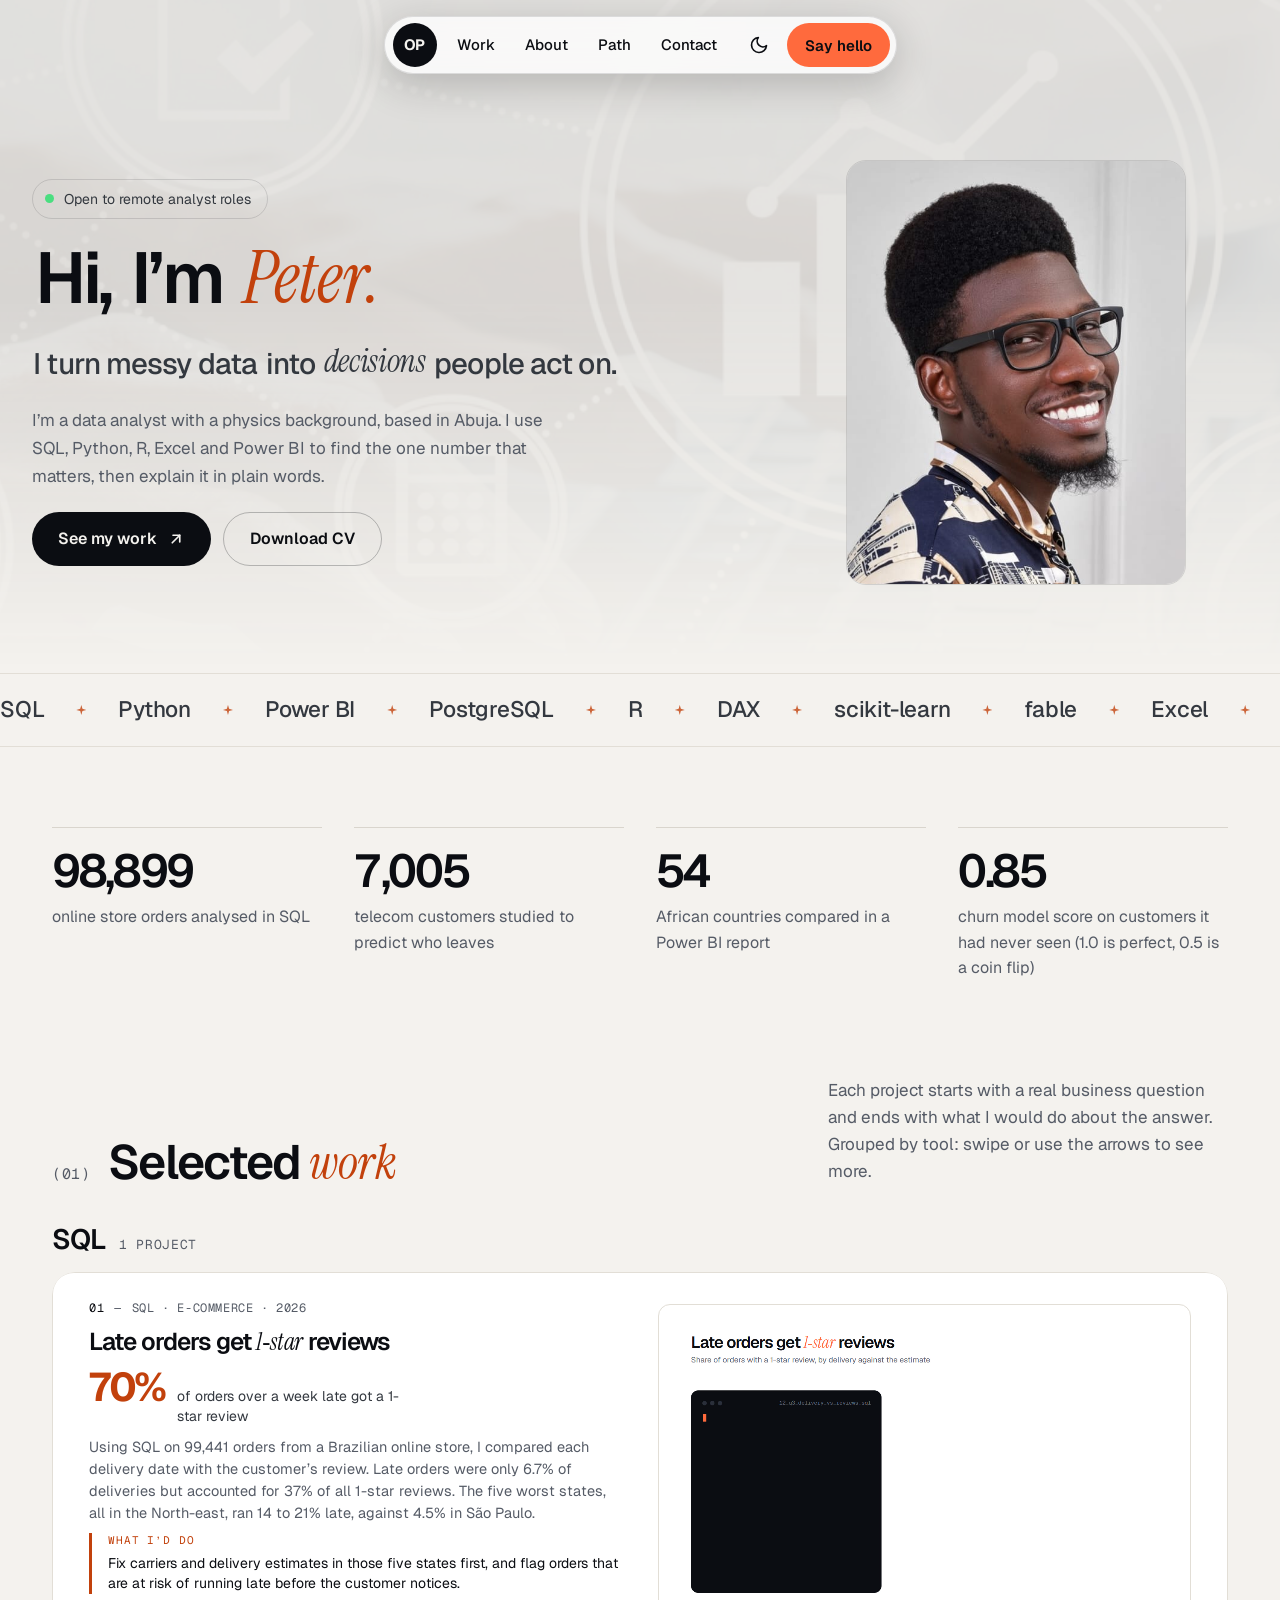
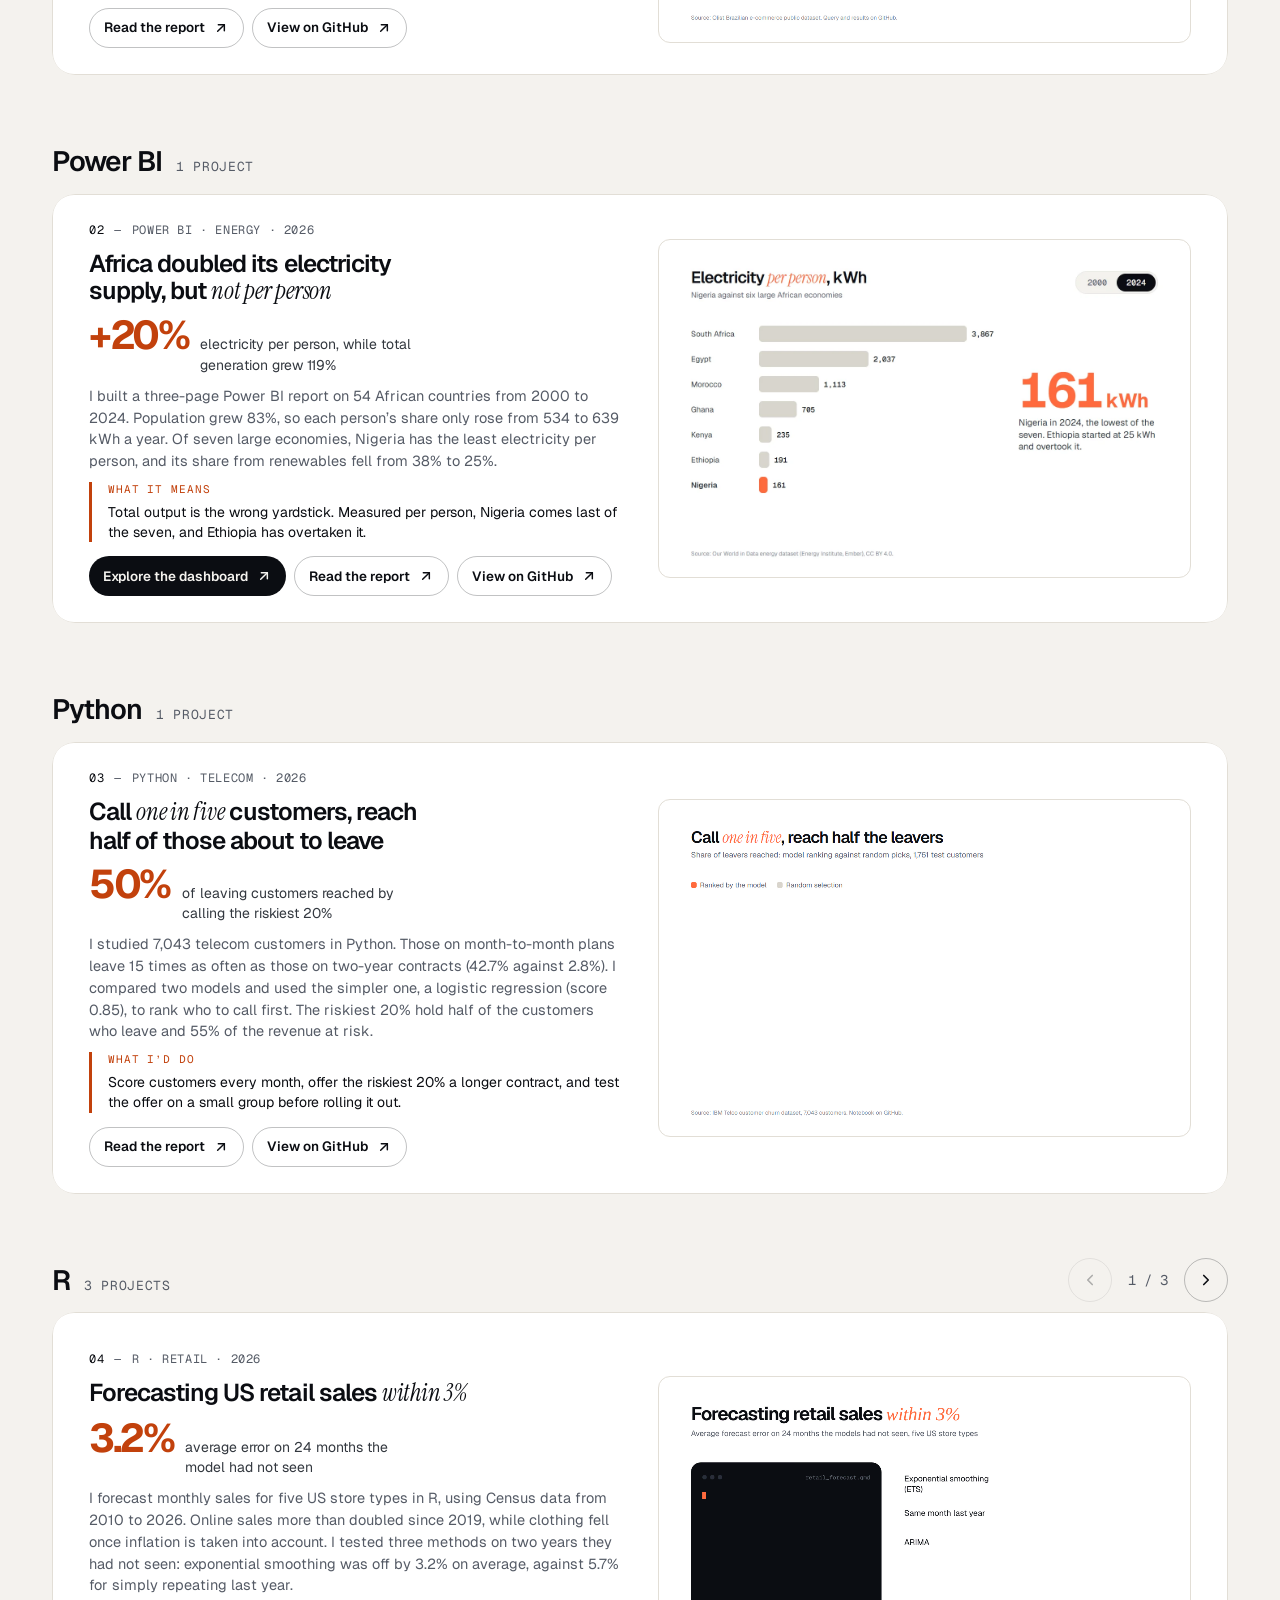
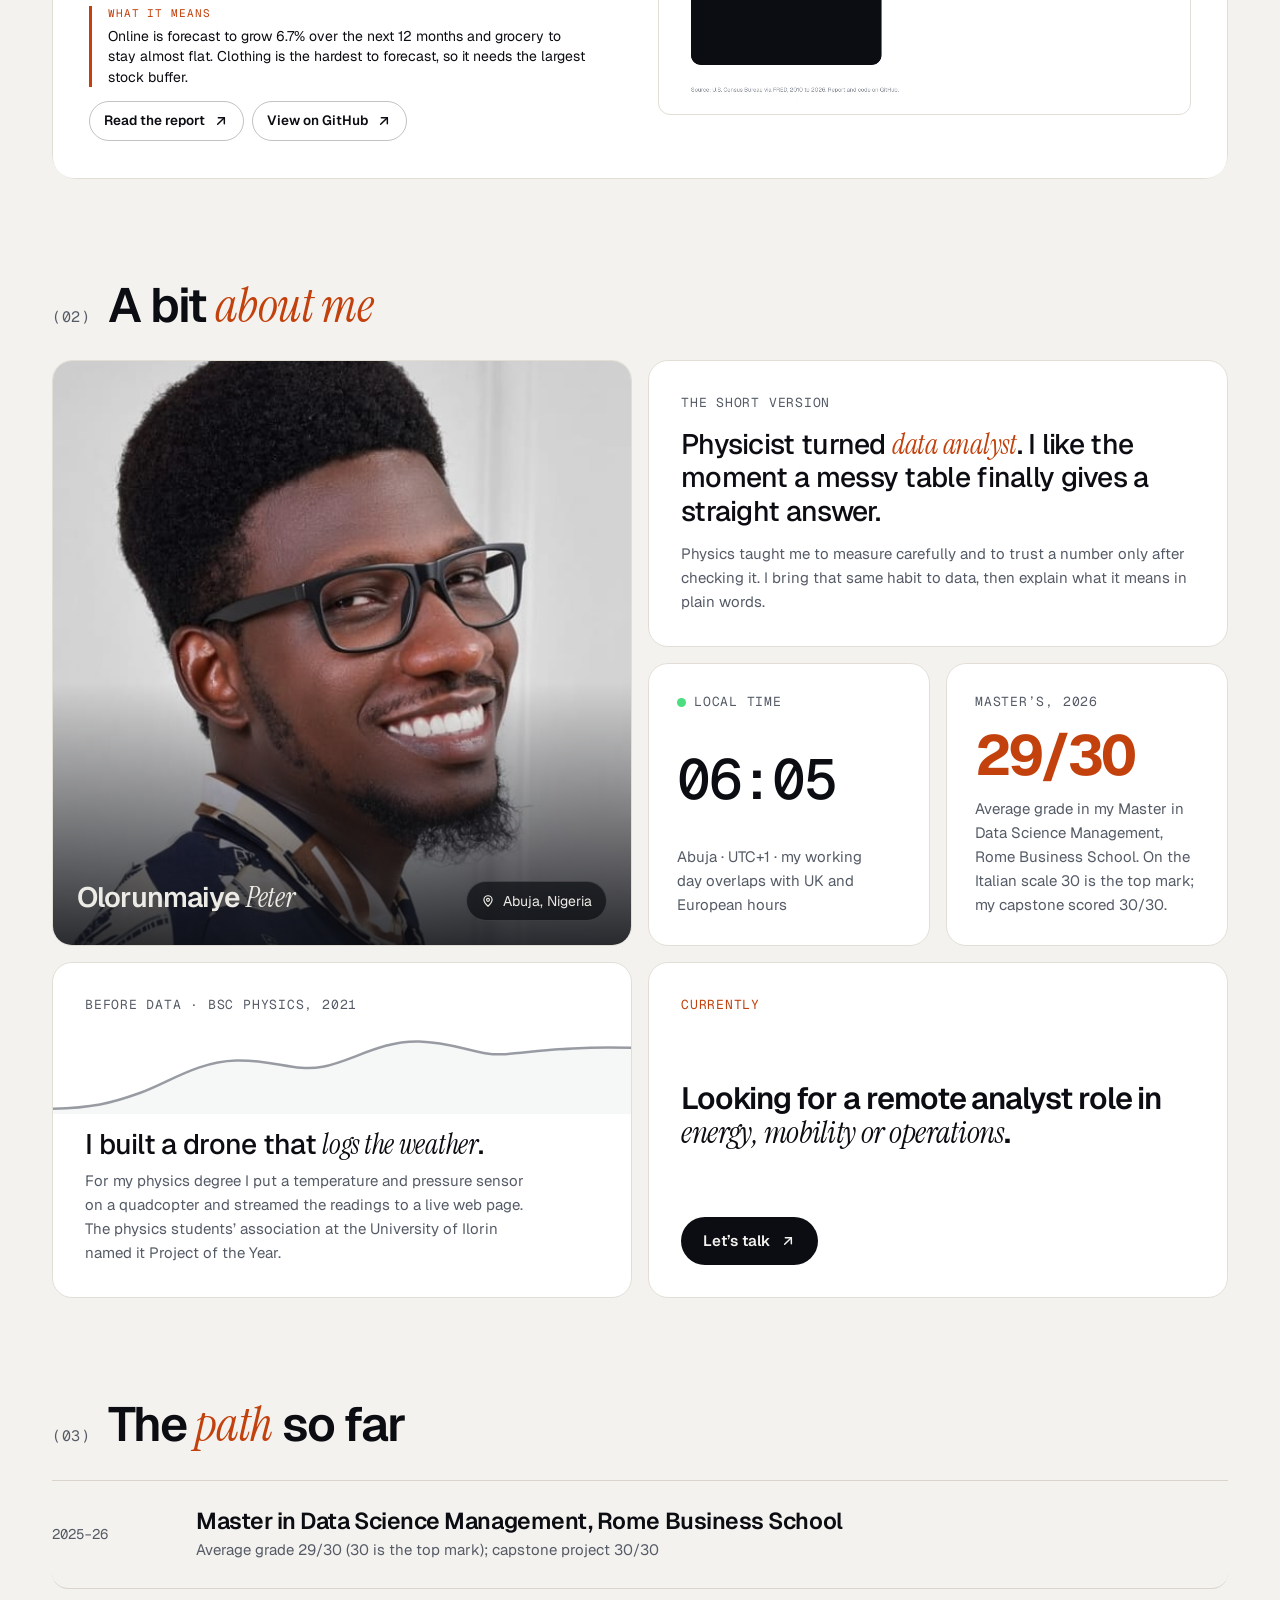
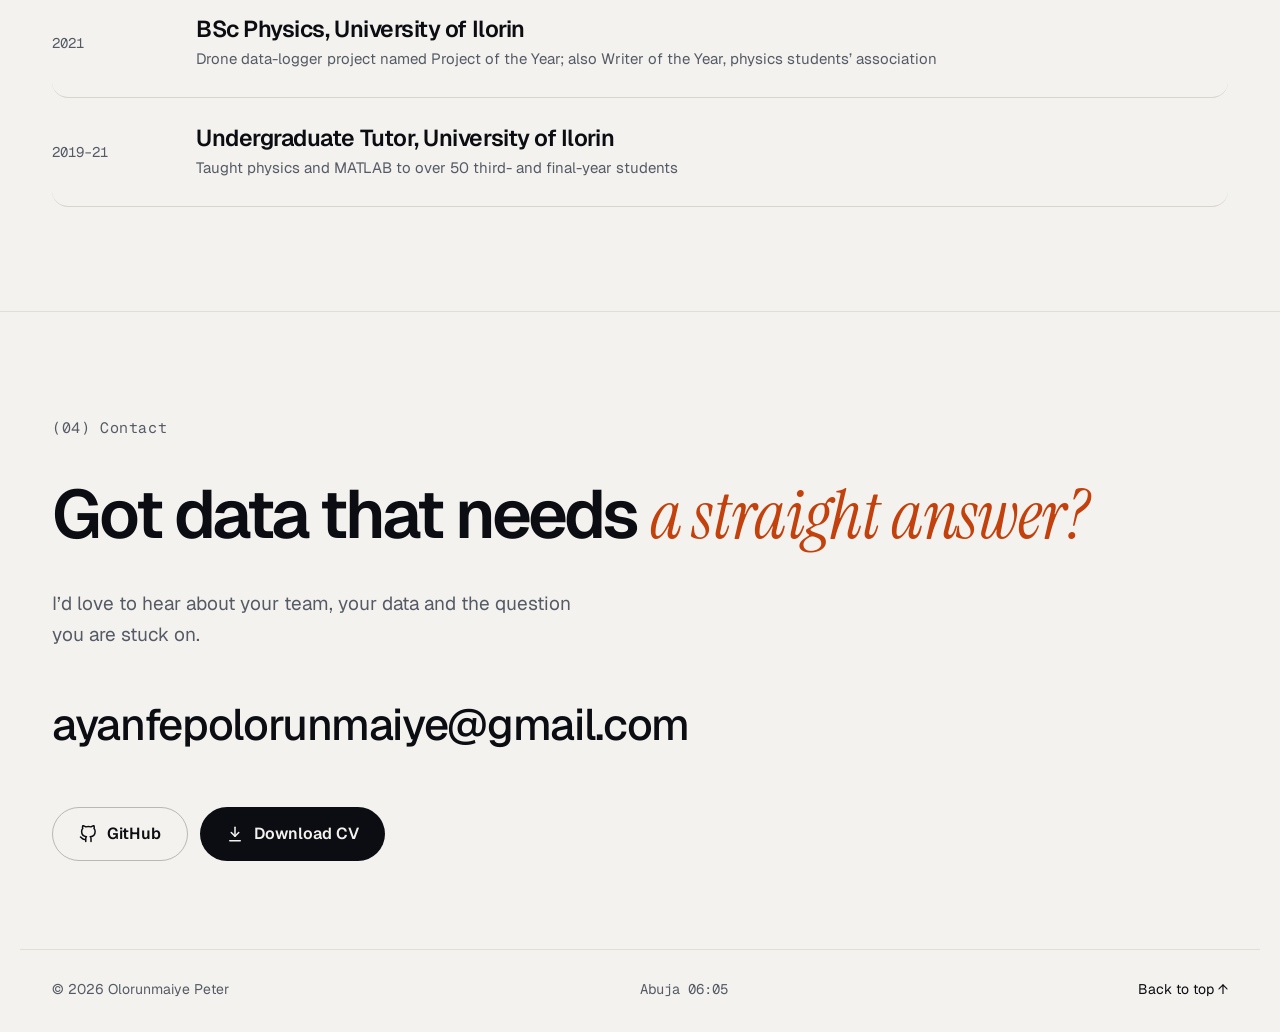
==== commit 51b9c03c: "Add interactive Africa electricity dashboard" ====
--- a/index.html
+++ b/index.html
@@ -184,6 +184,7 @@
           <p class="card-body">I built a three-page Power BI report on 54 African countries from 2000 to 2024. Population grew 83%, so each person’s share only rose from 534 to 639 kWh a year. Of seven large economies, Nigeria has the least electricity per person, and its share from renewables fell from 38% to 25%.</p>
           <p class="takeaway"><span>What it means</span>Total output is the wrong yardstick. Measured per person, Nigeria comes last of the seven, and Ethiopia has overtaken it.</p>
           <div class="card-links">
+            <a href="dashboards/africa-electricity.html" class="btn btn-solid btn-sm">Explore the dashboard <svg class="arr" width="16" height="16" viewBox="0 0 24 24" fill="none" stroke="currentColor" stroke-width="2.2" stroke-linecap="round" stroke-linejoin="round" aria-hidden="true"><path d="M7 17L17 7"></path><path d="M8 7h9v9"></path></svg></a>
             <a href="reports/africa.html" class="btn btn-outline btn-sm">Read the report <svg class="arr" width="16" height="16" viewBox="0 0 24 24" fill="none" stroke="currentColor" stroke-width="2.2" stroke-linecap="round" stroke-linejoin="round" aria-hidden="true"><path d="M7 17L17 7"></path><path d="M8 7h9v9"></path></svg></a>
             <a href="https://github.com/AyanfeDara/africa-electricity-dashboard" class="btn btn-outline btn-sm">View on GitHub <svg class="arr" width="16" height="16" viewBox="0 0 24 24" fill="none" stroke="currentColor" stroke-width="2.2" stroke-linecap="round" stroke-linejoin="round" aria-hidden="true"><path d="M7 17L17 7"></path><path d="M8 7h9v9"></path></svg></a>
           </div>
--- a/css/styles.css
+++ b/css/styles.css
@@ -578,3 +578,37 @@
   .rail { gap: 14px; }
   .rail-btn { width: 40px; height: 40px; }
 }
+
+/* compact project cards, so a whole project fits on a laptop screen */
+.rail > .card { padding: 32px 40px; gap: 40px; grid-template-columns: minmax(0, 1fr) minmax(0, 1fr); border-radius: 22px; }
+.rail .card-text { gap: 12px; }
+.rail .meta { font-size: 12px; }
+.rail .card-title { font-size: clamp(1.35rem, 1.9vw, 1.7rem); line-height: 1.12; }
+.rail .big-stat { gap: 12px; }
+.rail .big-num { font-size: 44px; }
+.rail .big-label { font-size: 14px; max-width: 240px; }
+.rail .card-body { font-size: 15px; line-height: 1.55; }
+.rail .takeaway { font-size: 14.5px; line-height: 1.45; }
+.rail .takeaway span { font-size: 11px; }
+.rail .card-links { margin-top: 4px; }
+.rail .btn-sm { min-height: 40px; padding: 0 18px; font-size: 14px; }
+.rail .shot { padding: 6px; border-radius: 12px; }
+.tool-group { scroll-margin-top: 96px; }
+.tool-head { margin-bottom: 14px; }
+@media (max-width: 900px) {
+  .rail > .card { grid-template-columns: minmax(0, 1fr); gap: 24px; }
+  .rail .card-title { font-size: 1.5rem; }
+}
+@media (max-width: 640px) {
+  .rail > .card { padding: 22px; }
+  .rail .big-num { font-size: 40px; }
+}
+.rail > .card { padding: 26px 36px; gap: 36px; }
+.rail .card-text { gap: 10px; }
+.rail .big-num { font-size: 40px; }
+.rail .card-body { font-size: 14.5px; line-height: 1.5; }
+.rail .takeaway { font-size: 14px; }
+.tool-head { margin-bottom: 10px; }
+.tool-name { font-size: clamp(1.35rem, 2.2vw, 1.75rem); }
+.rail .card-links { gap: 8px; }
+.rail .btn-sm { padding: 0 14px; font-size: 13.5px; gap: 8px; }
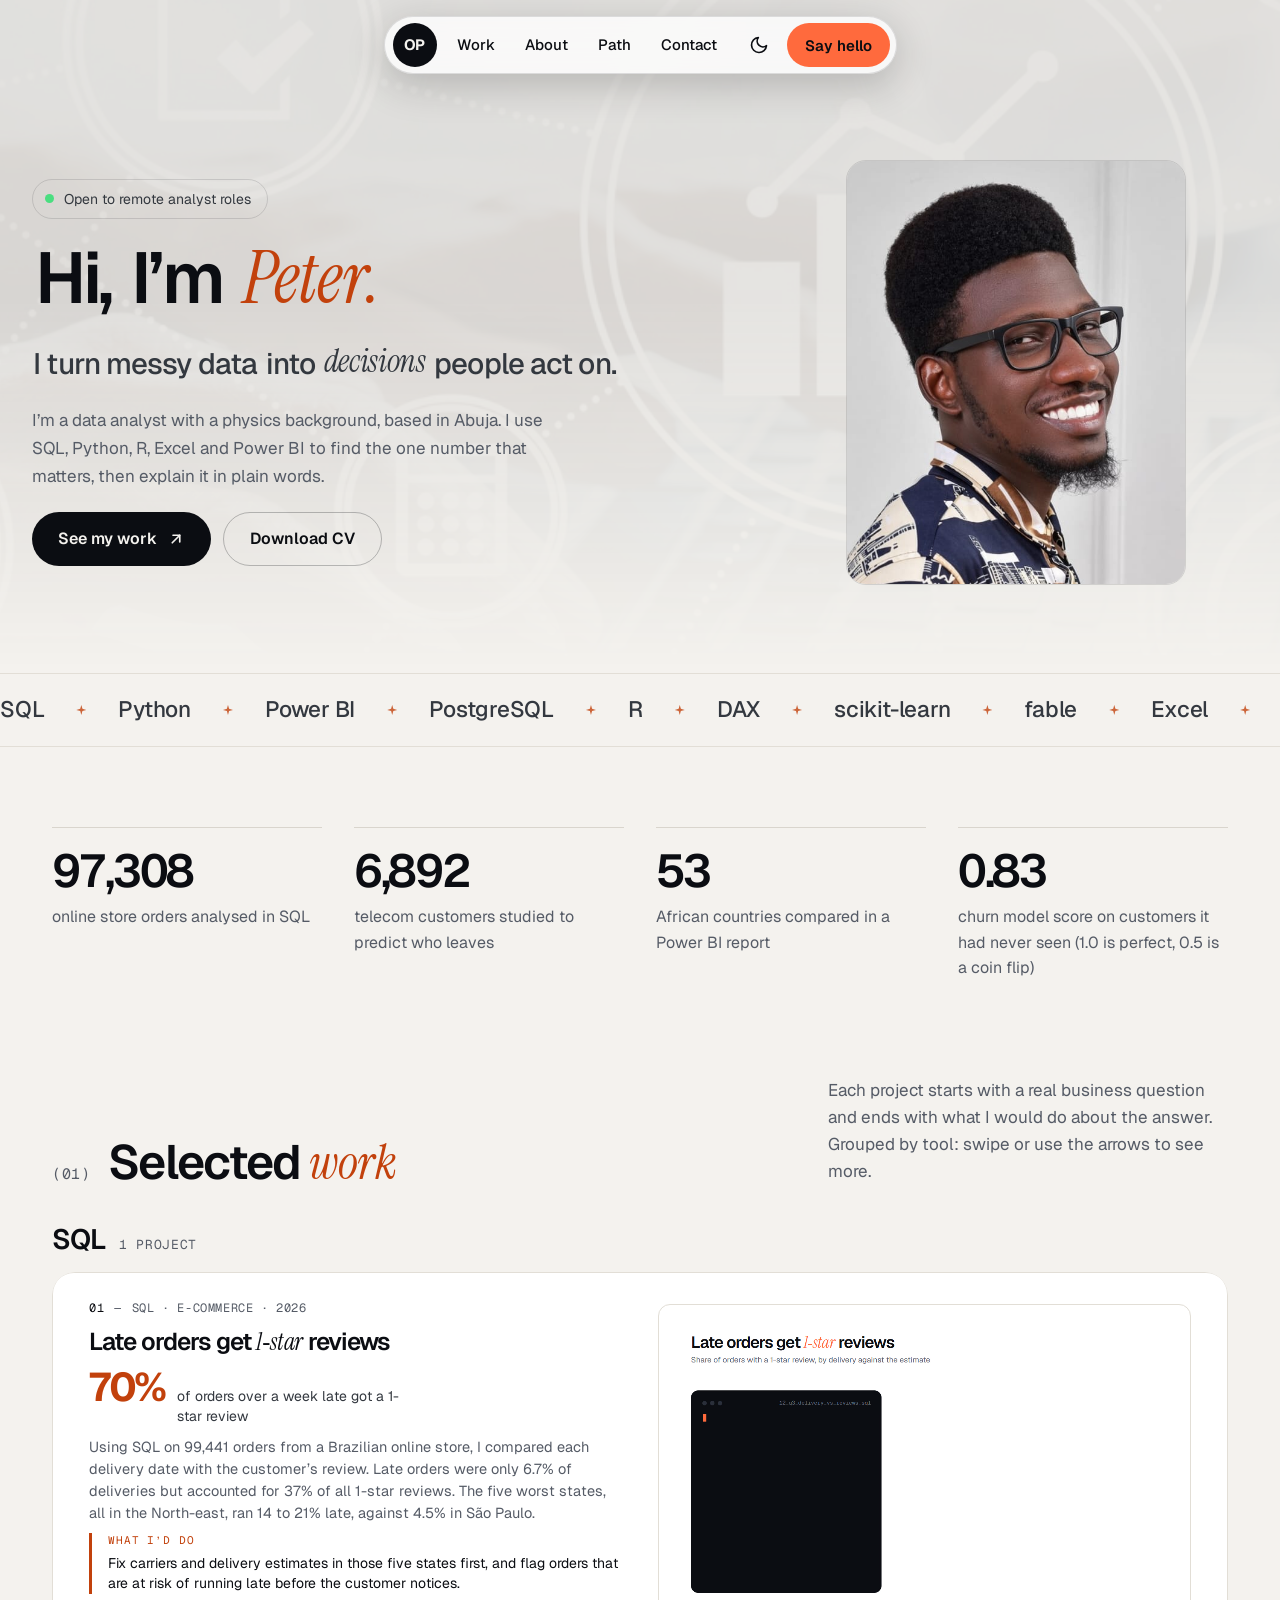
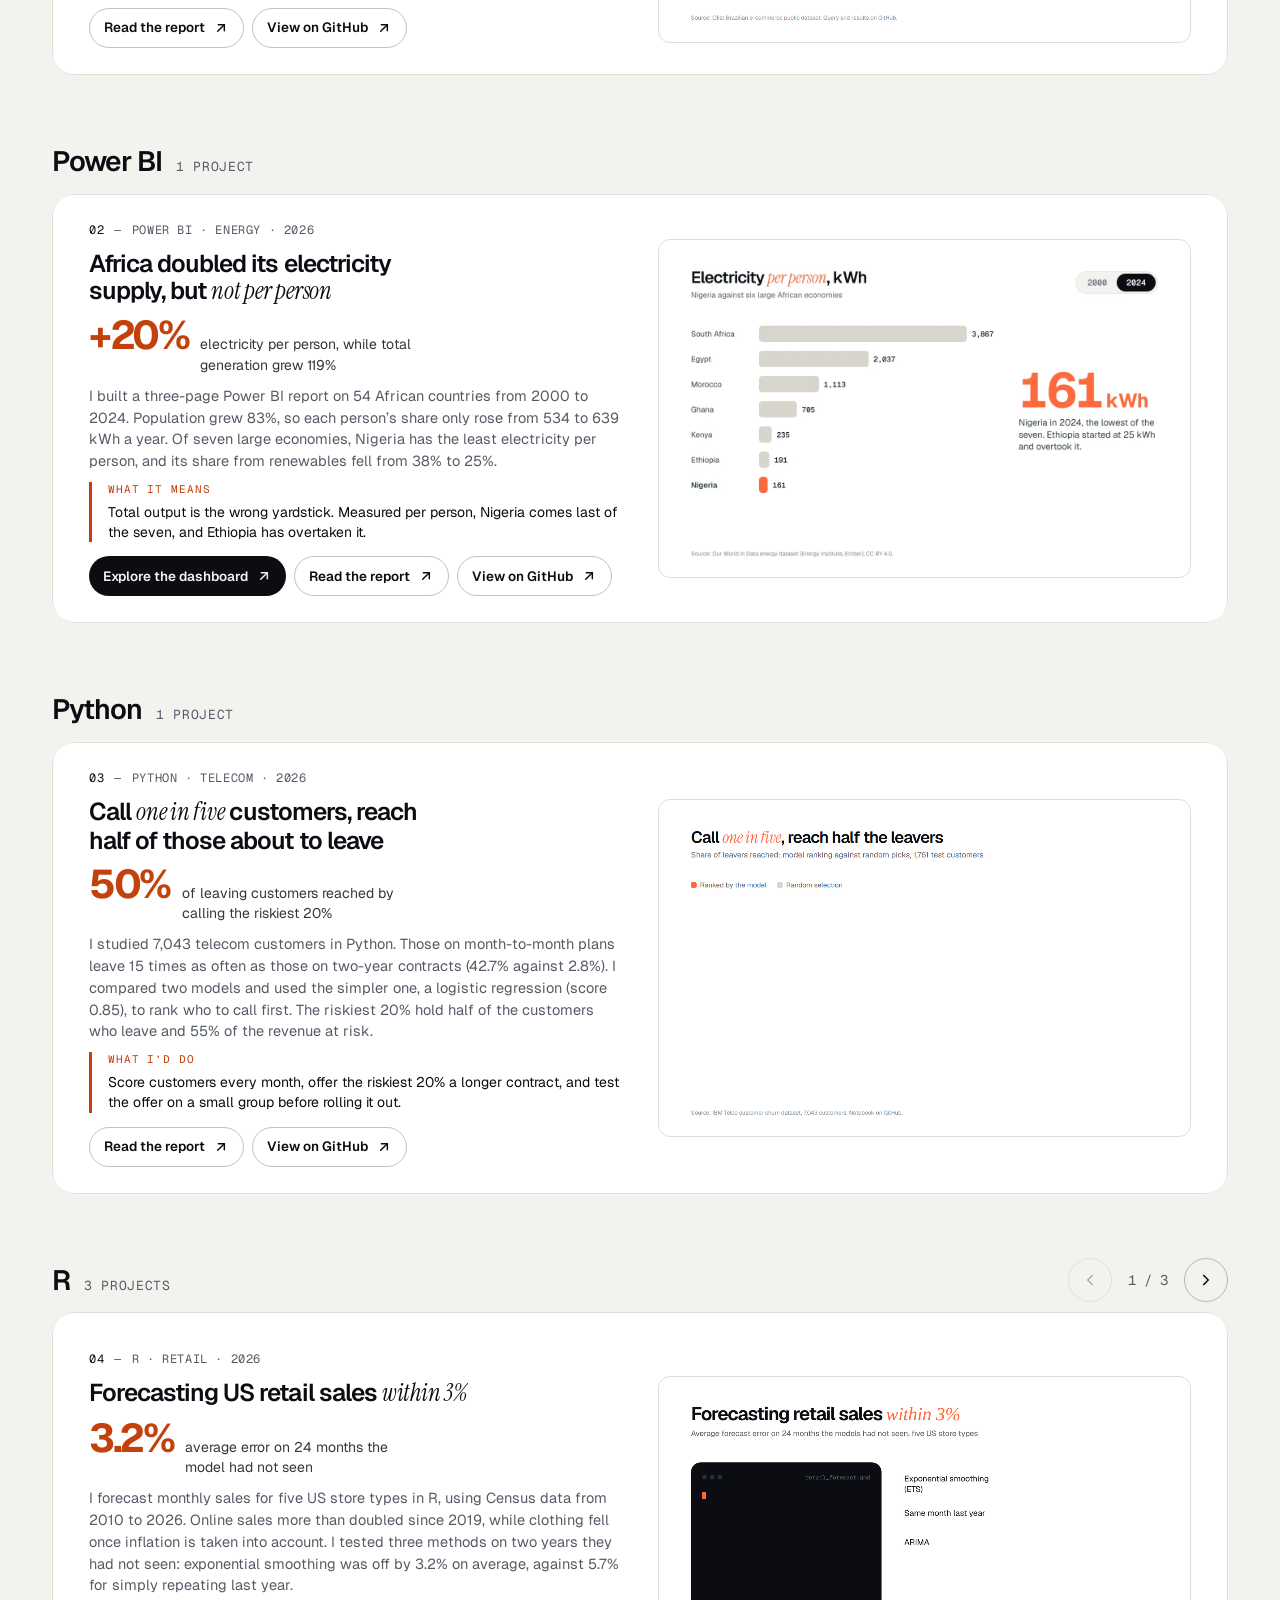
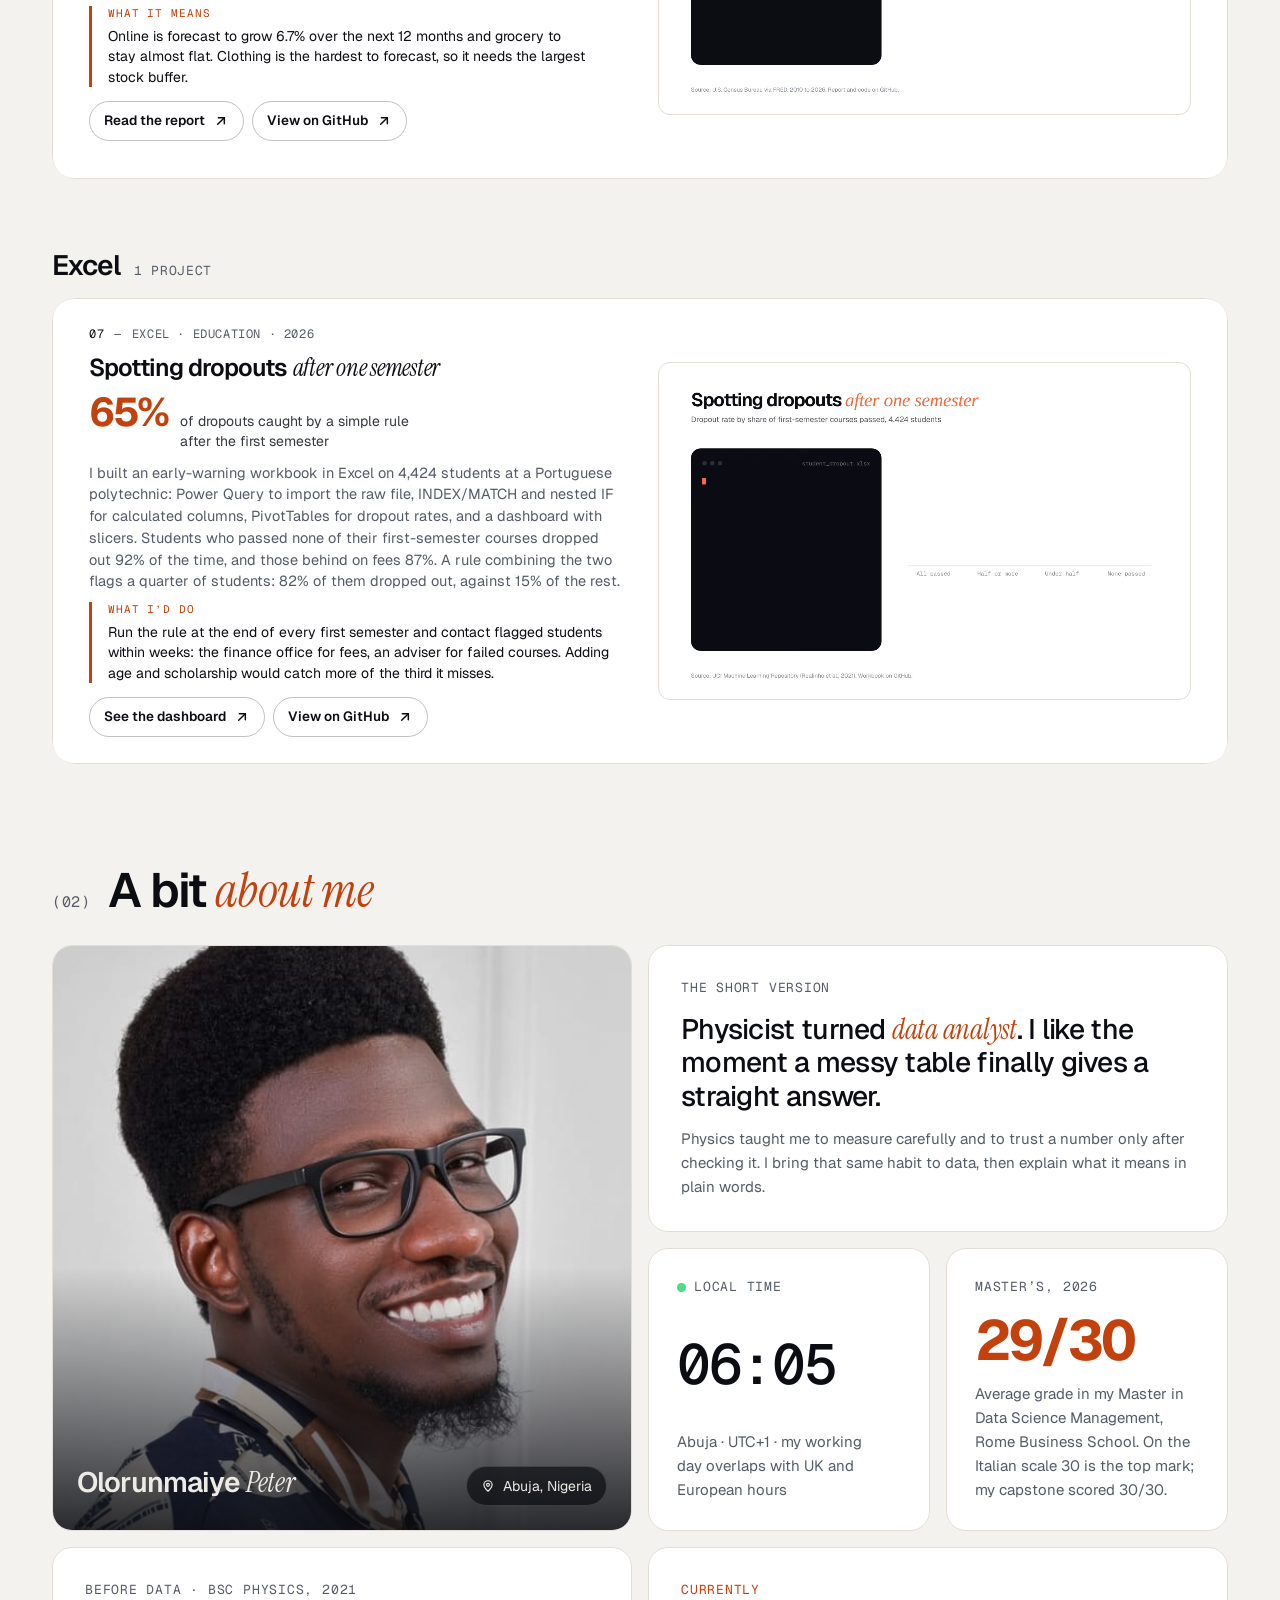
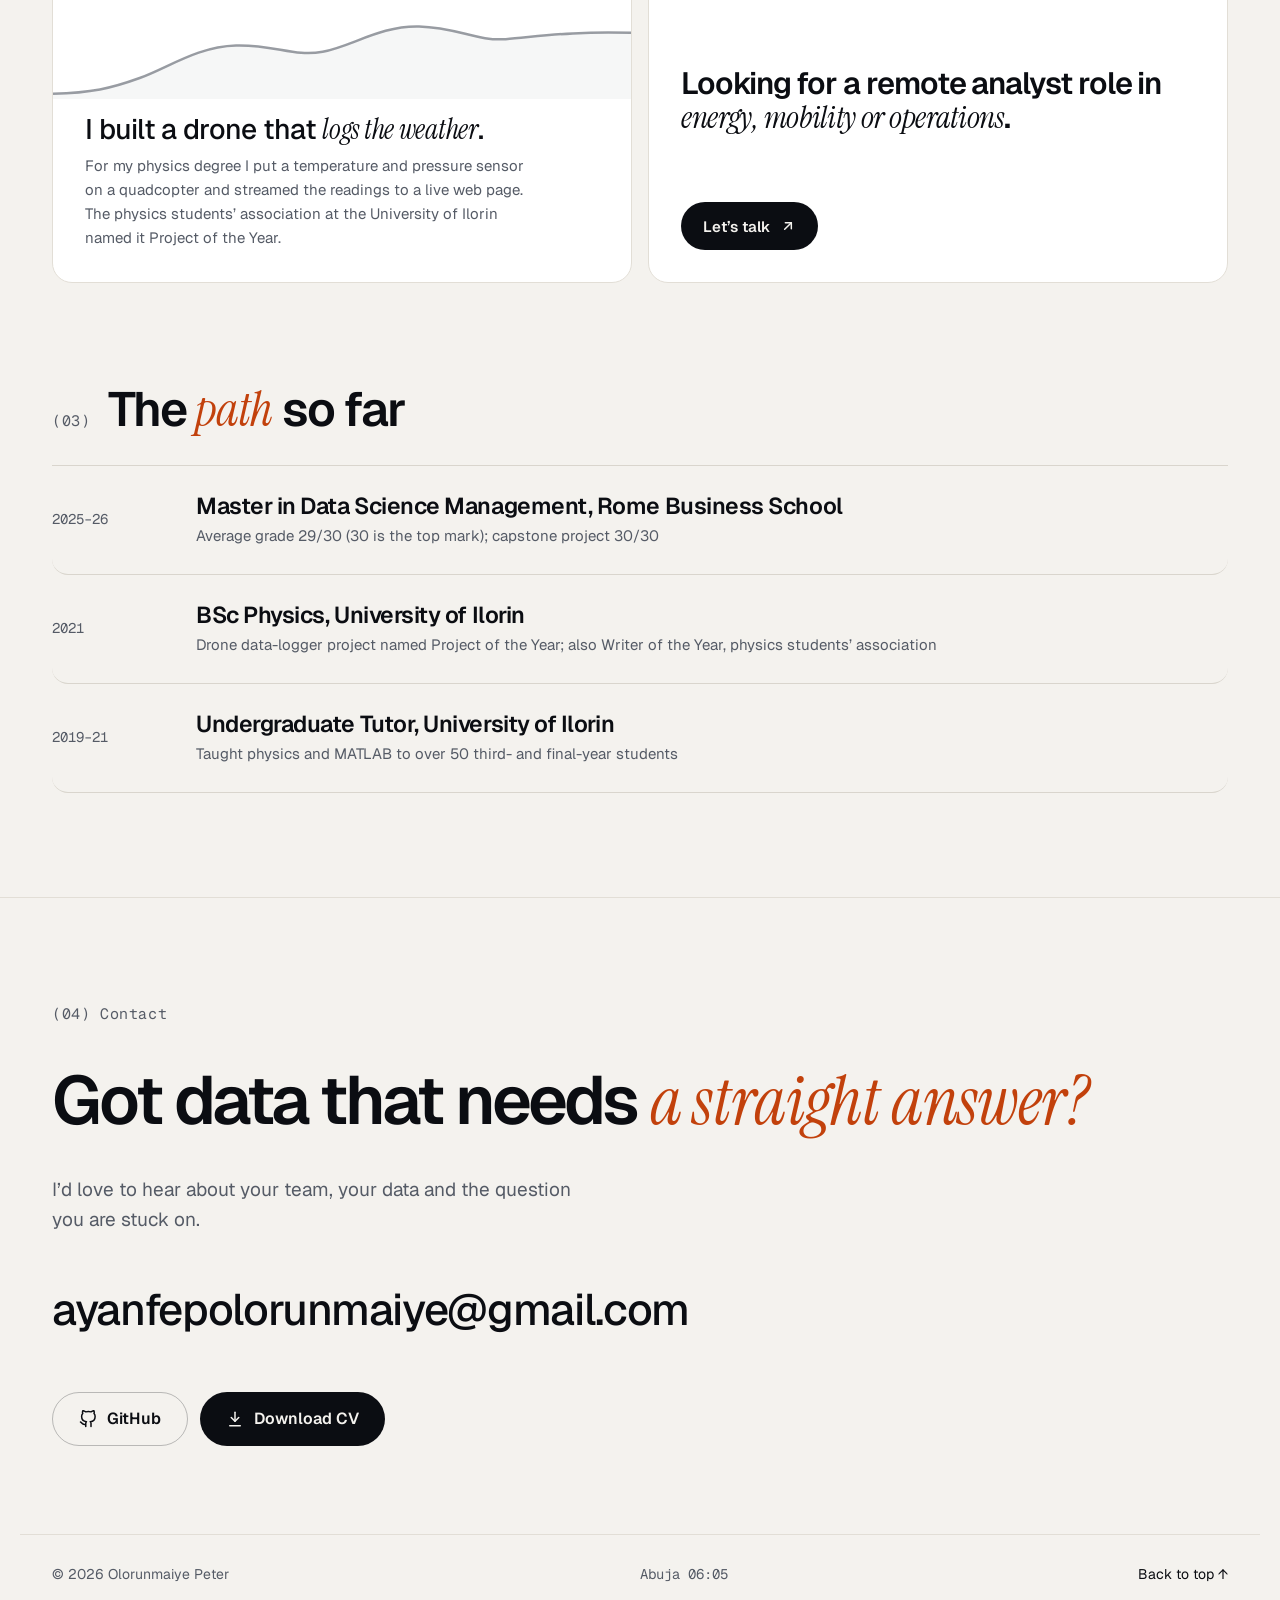
==== commit 14afe106: "Add Excel project: student dropout early warning" ====
--- a/index.html
+++ b/index.html
@@ -8,7 +8,7 @@
 <meta name="theme-color" content="#0B0D12">
 <meta property="og:type" content="website">
 <meta property="og:title" content="Olorunmaiye Peter | Data Analyst">
-<meta property="og:description" content="I turn messy data into decisions people act on. SQL, Python, R and Power BI projects in e-commerce, energy, telecom, retail, aviation and food prices.">
+<meta property="og:description" content="I turn messy data into decisions people act on. SQL, Python, R, Excel and Power BI projects in e-commerce, energy, telecom, retail, aviation, food prices and education.">
 <meta property="og:url" content="https://ayanfedara.github.io/">
 <meta property="og:image" content="https://ayanfedara.github.io/images/og-image.png">
 <meta property="og:image:width" content="1200">
@@ -293,6 +293,36 @@
       </article>
       </div>
     </div>
+    <div class="tool-group">
+      <div class="tool-head">
+        <h3 class="tool-name">Excel <span class="tool-count">1 project</span></h3>
+        <div class="rail-nav">
+          <button type="button" class="rail-btn" data-dir="-1" aria-label="Previous Excel project"><svg width="18" height="18" viewBox="0 0 24 24" fill="none" stroke="currentColor" stroke-width="2.2" stroke-linecap="round" stroke-linejoin="round" aria-hidden="true"><path d="M15 18l-6-6 6-6"></path></svg></button>
+          <span class="rail-pos" aria-live="polite">1 / 1</span>
+          <button type="button" class="rail-btn" data-dir="1" aria-label="Next Excel project"><svg width="18" height="18" viewBox="0 0 24 24" fill="none" stroke="currentColor" stroke-width="2.2" stroke-linecap="round" stroke-linejoin="round" aria-hidden="true"><path d="M9 18l6-6-6-6"></path></svg></button>
+        </div>
+      </div>
+      <div class="rail" tabindex="0" aria-label="Excel projects">
+      <article class="card card-7">
+        <div class="card-text">
+          <p class="meta"><span class="meta-n">07</span><span aria-hidden="true">—</span><span>Excel · Education · 2026</span></p>
+          <h3 class="card-title">Spotting dropouts <span class="serif">after one semester</span></h3>
+          <div class="big-stat"><span class="big-num">65%</span><span class="big-label">of dropouts caught by a simple rule after the first semester</span></div>
+          <p class="card-body">I built an early-warning workbook in Excel on 4,424 students at a Portuguese polytechnic: Power Query to import the raw file, INDEX/MATCH and nested IF for calculated columns, PivotTables for dropout rates, and a dashboard with slicers. Students who passed none of their first-semester courses dropped out 92% of the time, and those behind on fees 87%. A rule combining the two flags a quarter of students: 82% of them dropped out, against 15% of the rest.</p>
+          <p class="takeaway"><span>What I’d do</span>Run the rule at the end of every first semester and contact flagged students within weeks: the finance office for fees, an adviser for failed courses. Adding age and scholarship would catch more of the third it misses.</p>
+          <div class="card-links">
+            <a href="https://github.com/AyanfeDara/student-dropout-excel/blob/main/student_dropout_dashboard.pdf" class="btn btn-outline btn-sm">See the dashboard <svg class="arr" width="16" height="16" viewBox="0 0 24 24" fill="none" stroke="currentColor" stroke-width="2.2" stroke-linecap="round" stroke-linejoin="round" aria-hidden="true"><path d="M7 17L17 7"></path><path d="M8 7h9v9"></path></svg></a>
+            <a href="https://github.com/AyanfeDara/student-dropout-excel" class="btn btn-outline btn-sm">View on GitHub <svg class="arr" width="16" height="16" viewBox="0 0 24 24" fill="none" stroke="currentColor" stroke-width="2.2" stroke-linecap="round" stroke-linejoin="round" aria-hidden="true"><path d="M7 17L17 7"></path><path d="M8 7h9v9"></path></svg></a>
+          </div>
+        </div>
+        <figure class="shot" style="--tilt: -1.5deg">
+          <video class="loop" muted loop playsinline preload="none" width="1280" height="800" poster="media/dropout_poster.webp" aria-label="Animation: an Excel risk-flag formula, then bars show the dropout rate by share of first-semester courses passed, from 8.7% for students who passed all to 91.6% for those who passed none">
+            <source src="media/dropout.mp4" type="video/mp4"><source src="media/dropout.webm" type="video/webm">
+          </video>
+        </figure>
+      </article>
+      </div>
+    </div>
   </div>
 </section>
 
--- a/css/styles.css
+++ b/css/styles.css
@@ -496,7 +496,7 @@
 .section-title { font-size: clamp(2rem, 3.8vw, 3rem); letter-spacing: -.04em; }
 
 /* project cards: one neutral surface, one accent, no tilt, no stacking */
-.card, .card-1, .card-2, .card-3, .card-4, .card-5, .card-6 {
+.card, .card-1, .card-2, .card-3, .card-4, .card-5, .card-6, .card-7 {
   position: relative; top: auto;
   background: var(--surface); border: 1px solid var(--line-soft);
   box-shadow: none; border-radius: 24px; padding: 40px; gap: 48px;
@@ -526,7 +526,7 @@
 }
 @media (max-width: 640px) {
   .hero { padding: 120px 16px 56px; }
-  .card, .card-1, .card-2, .card-3, .card-4, .card-5, .card-6 { padding: 24px; }
+  .card, .card-1, .card-2, .card-3, .card-4, .card-5, .card-6, .card-7 { padding: 24px; }
   .big-num { font-size: 48px; }
 }
 
